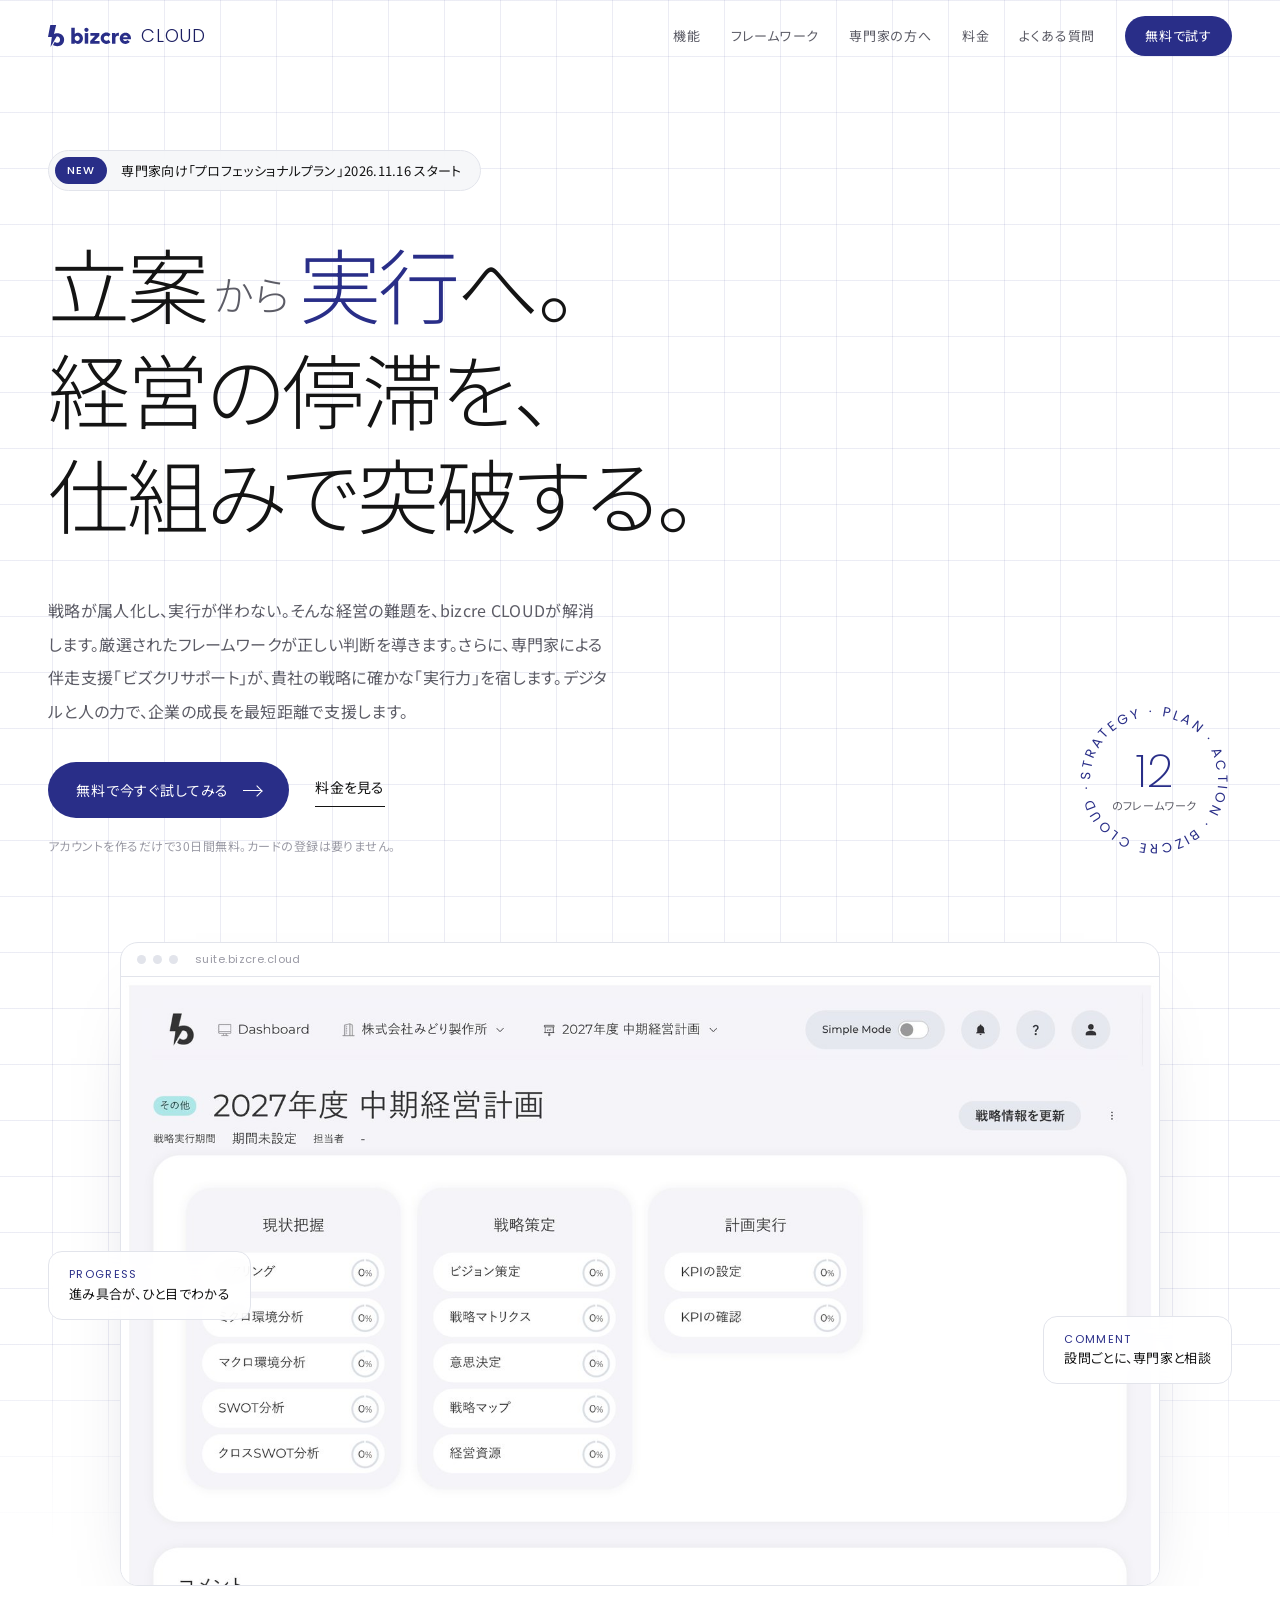
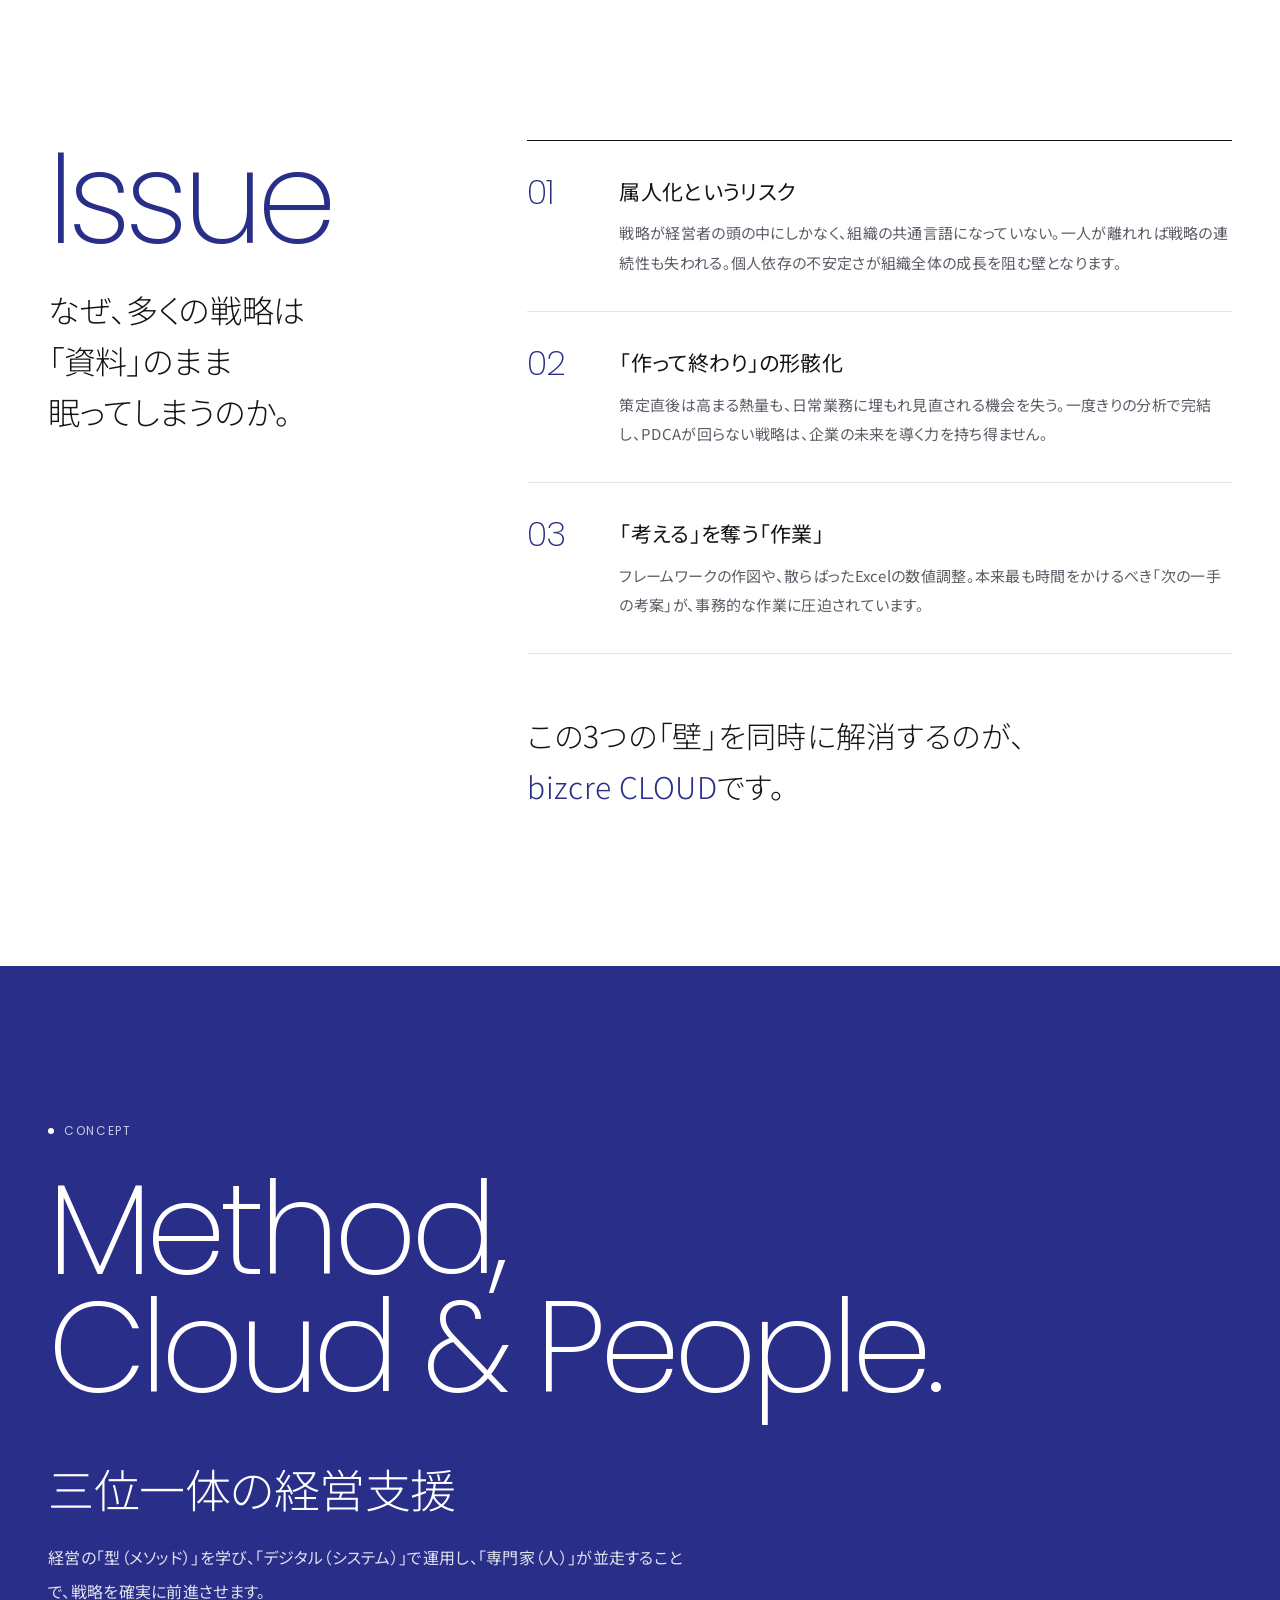
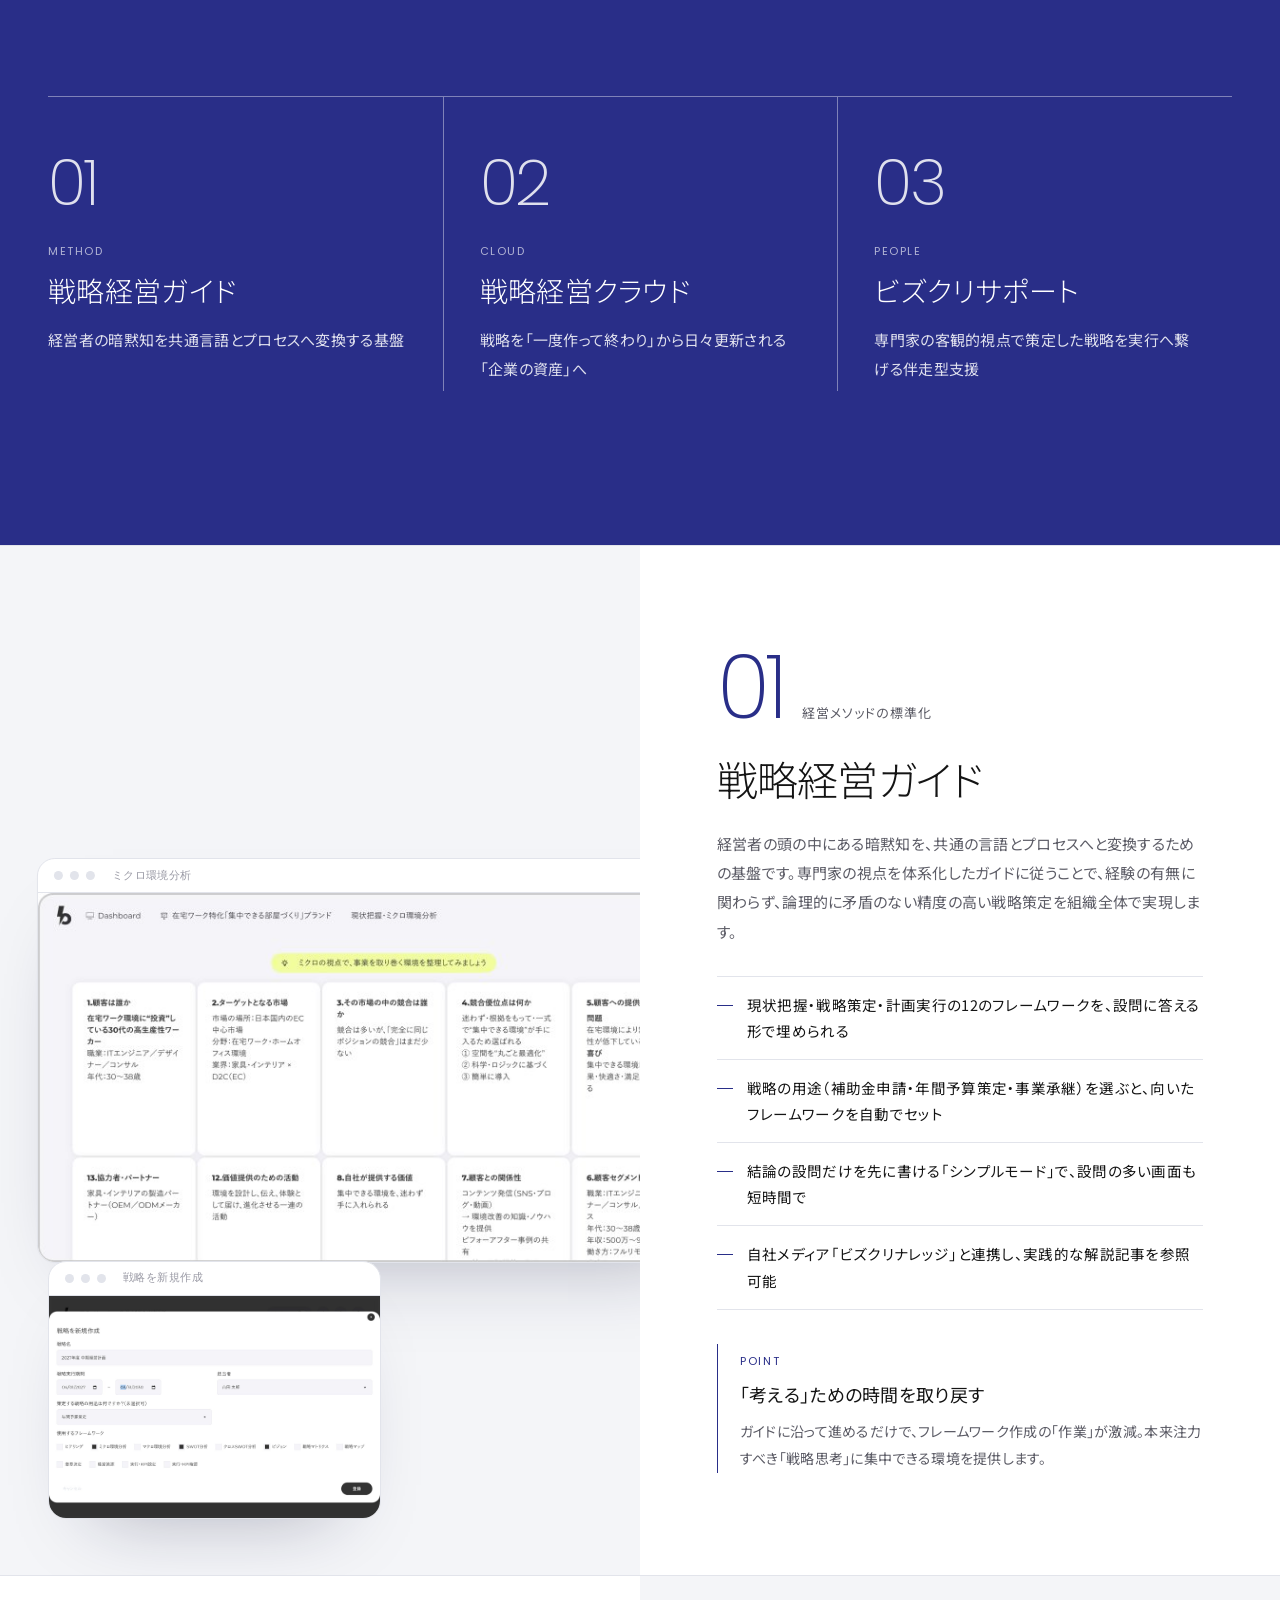
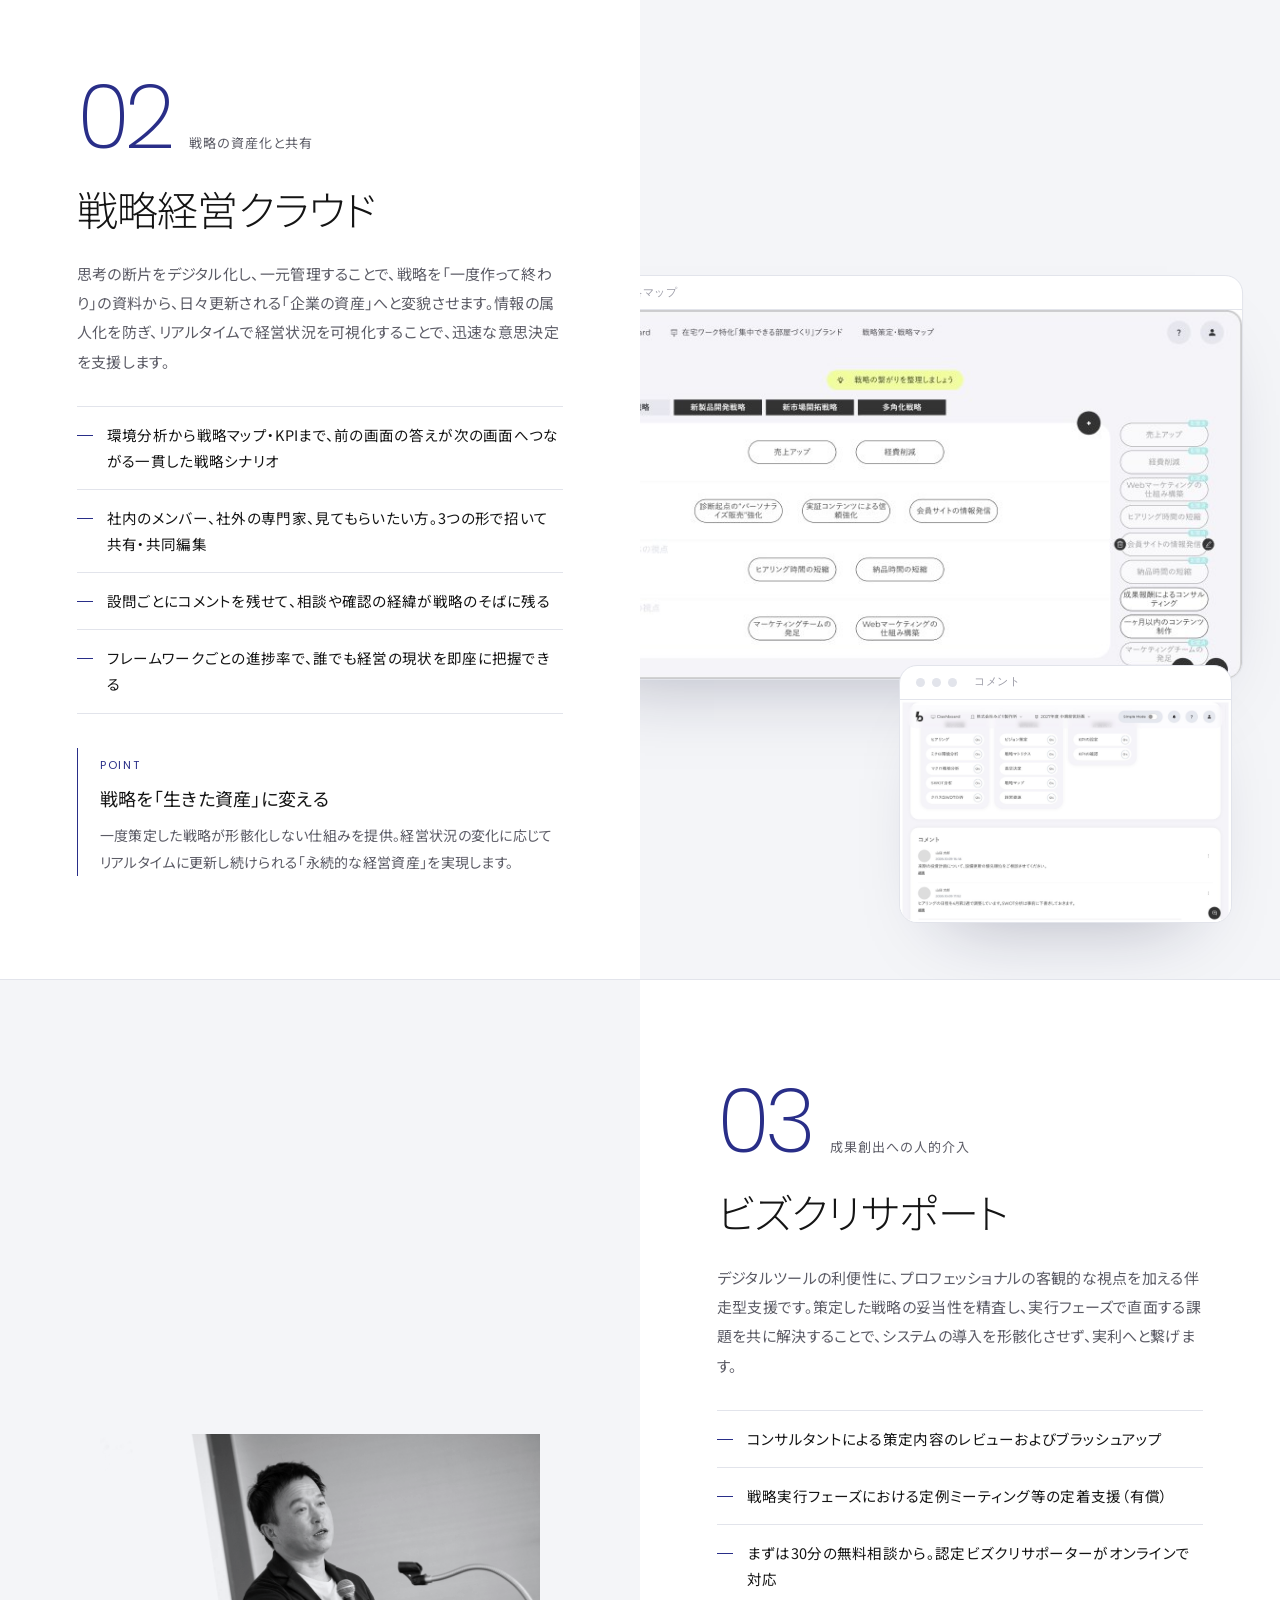
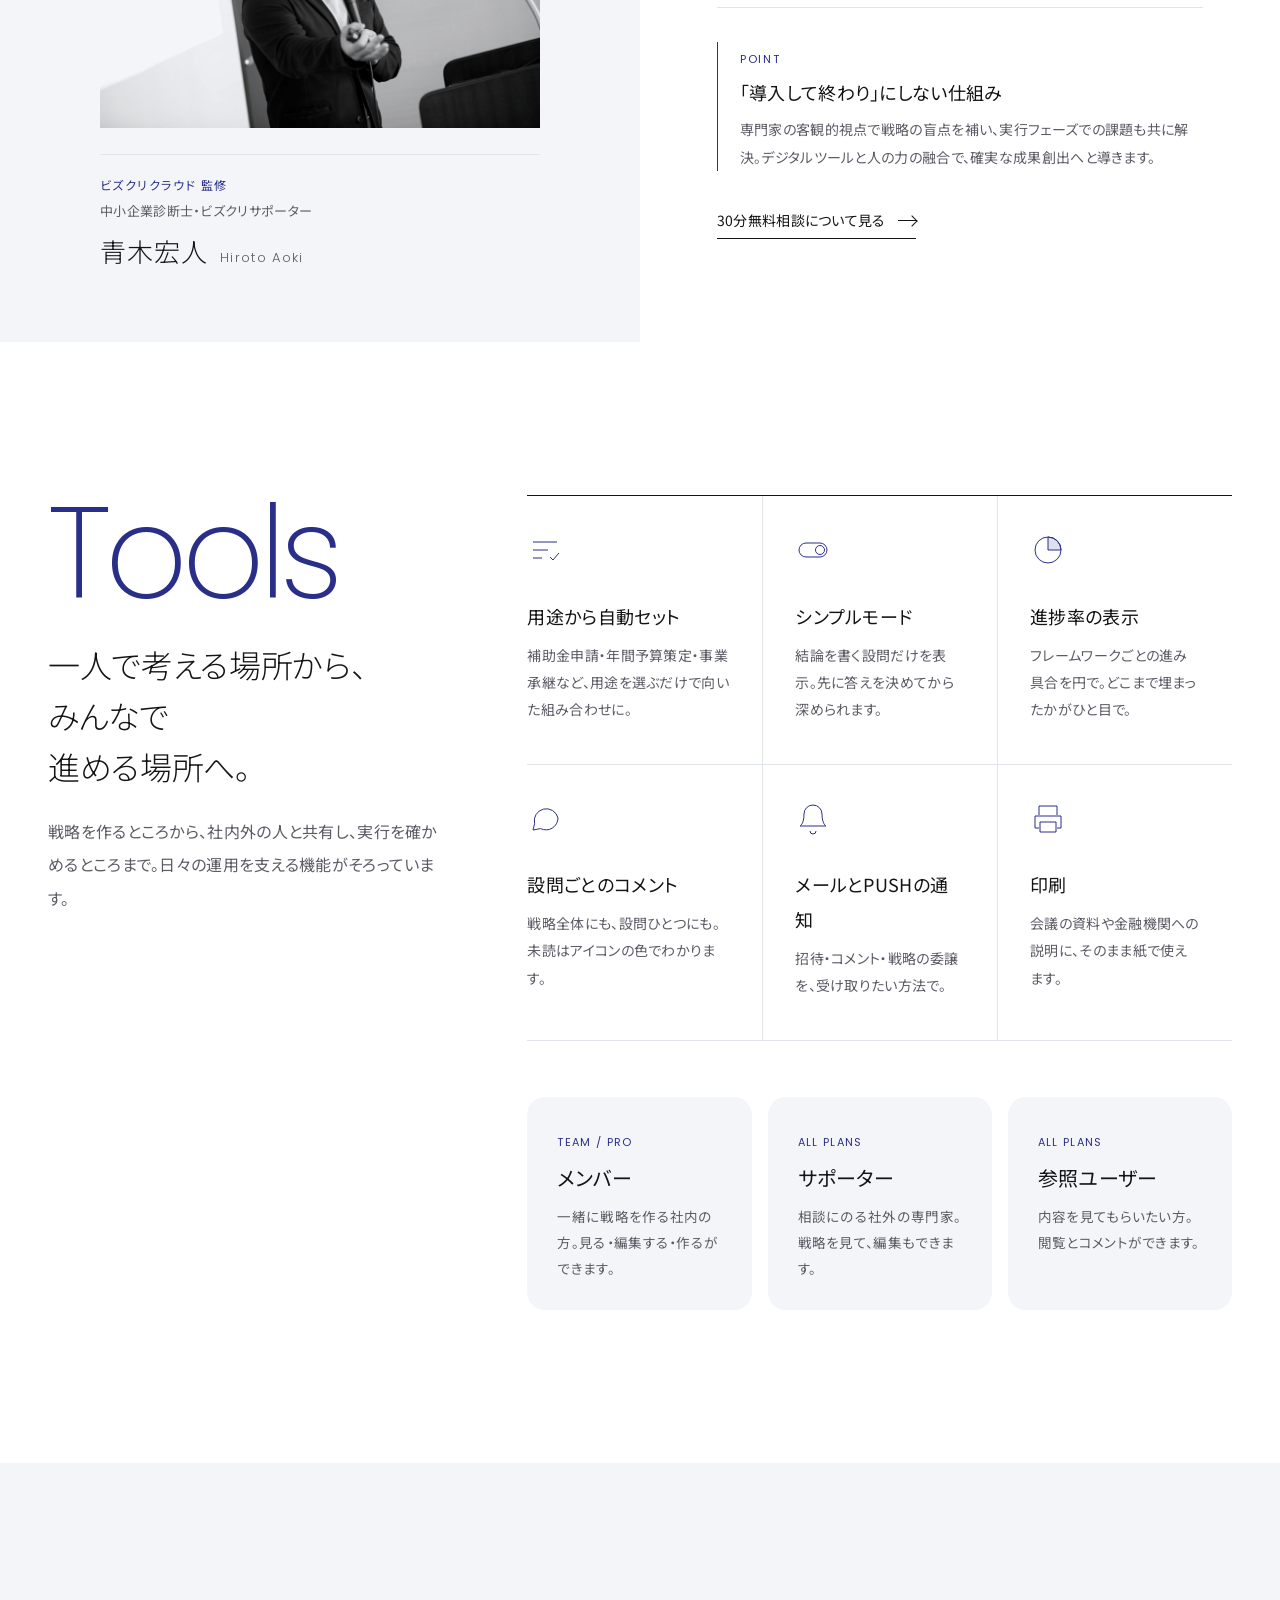
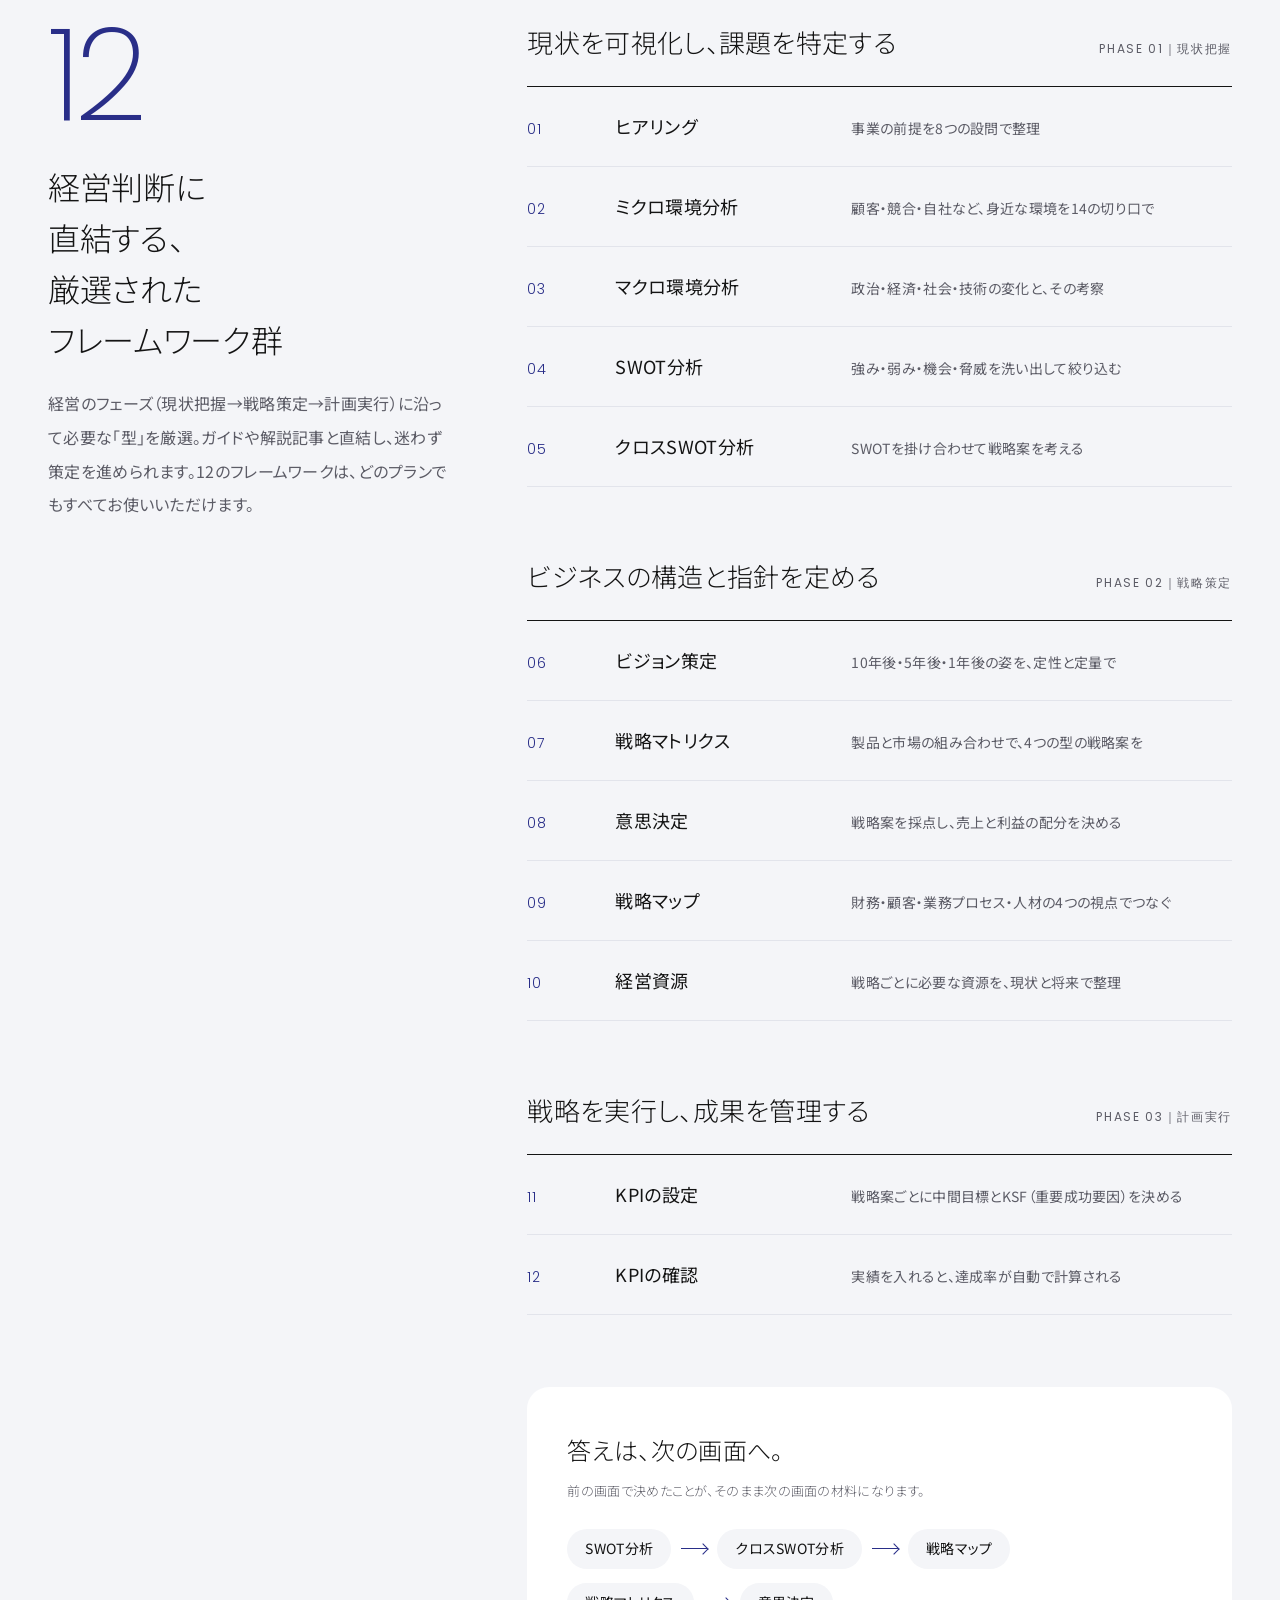
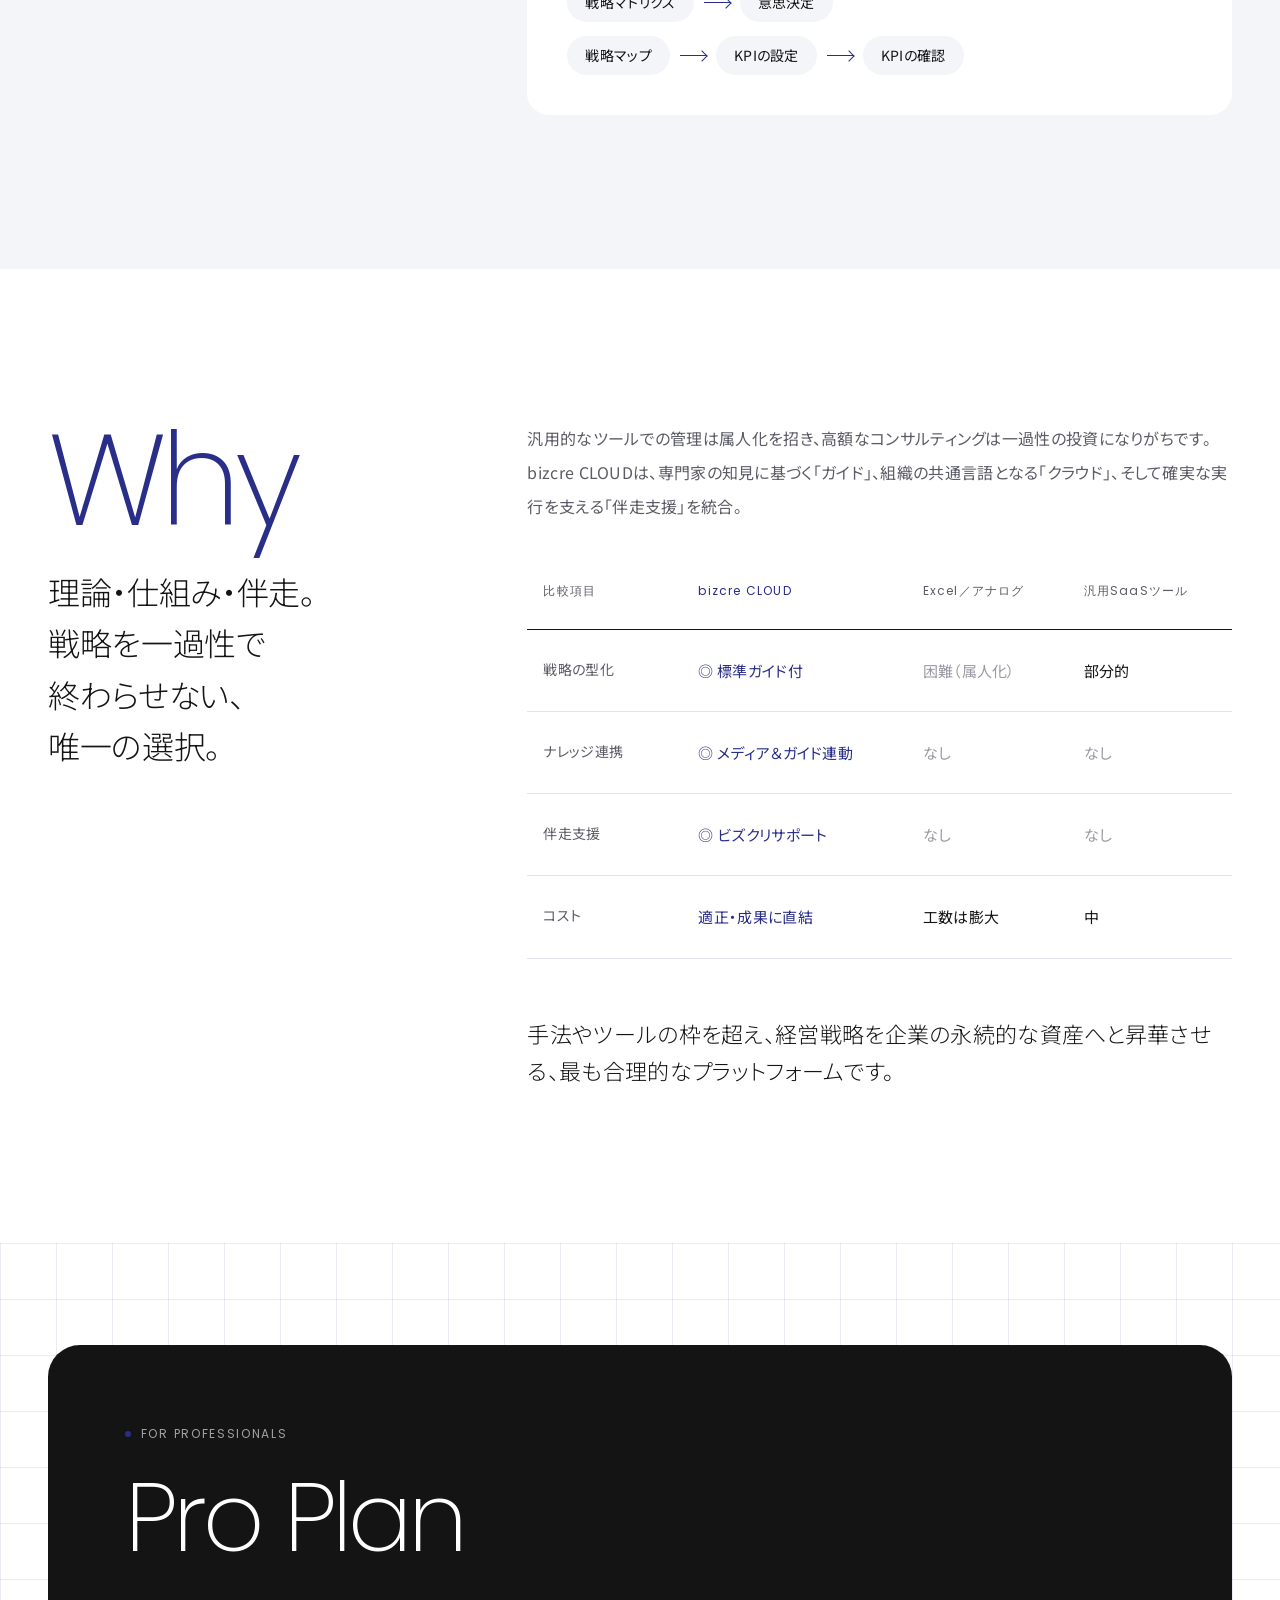
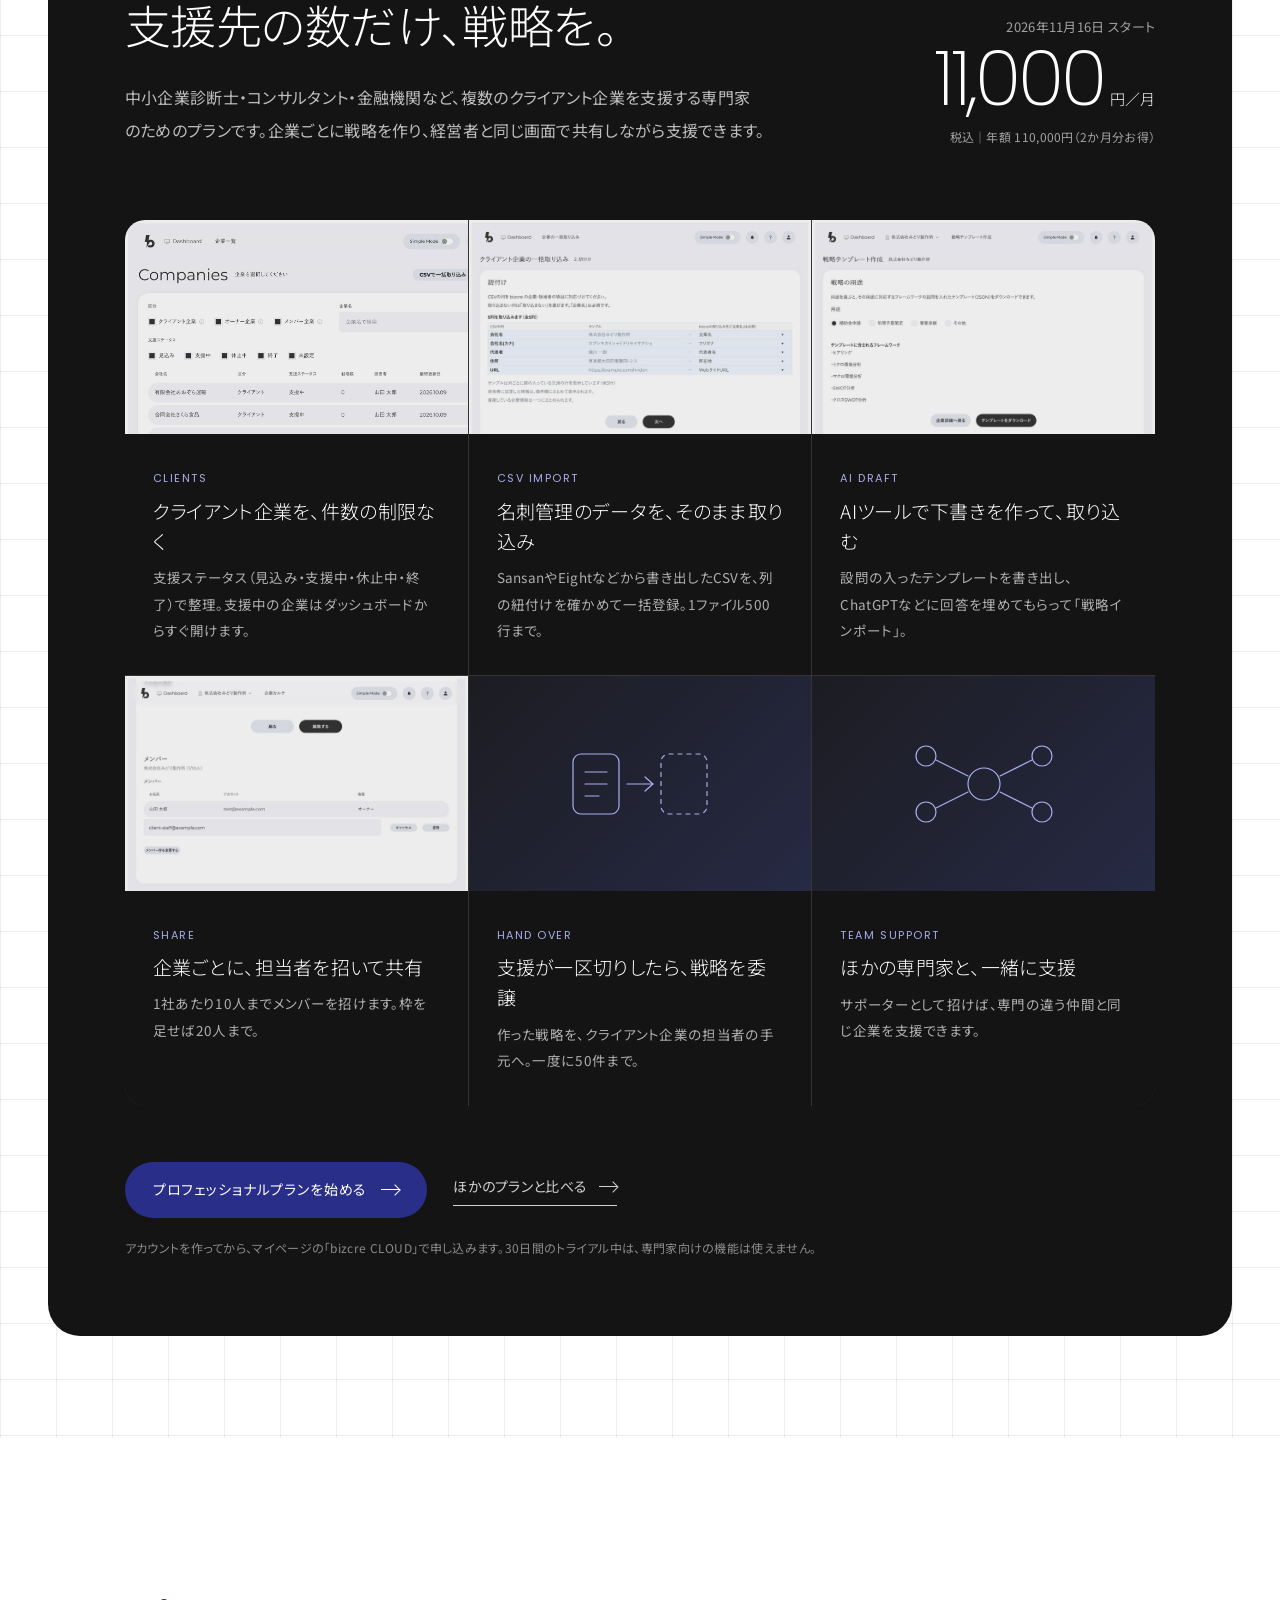
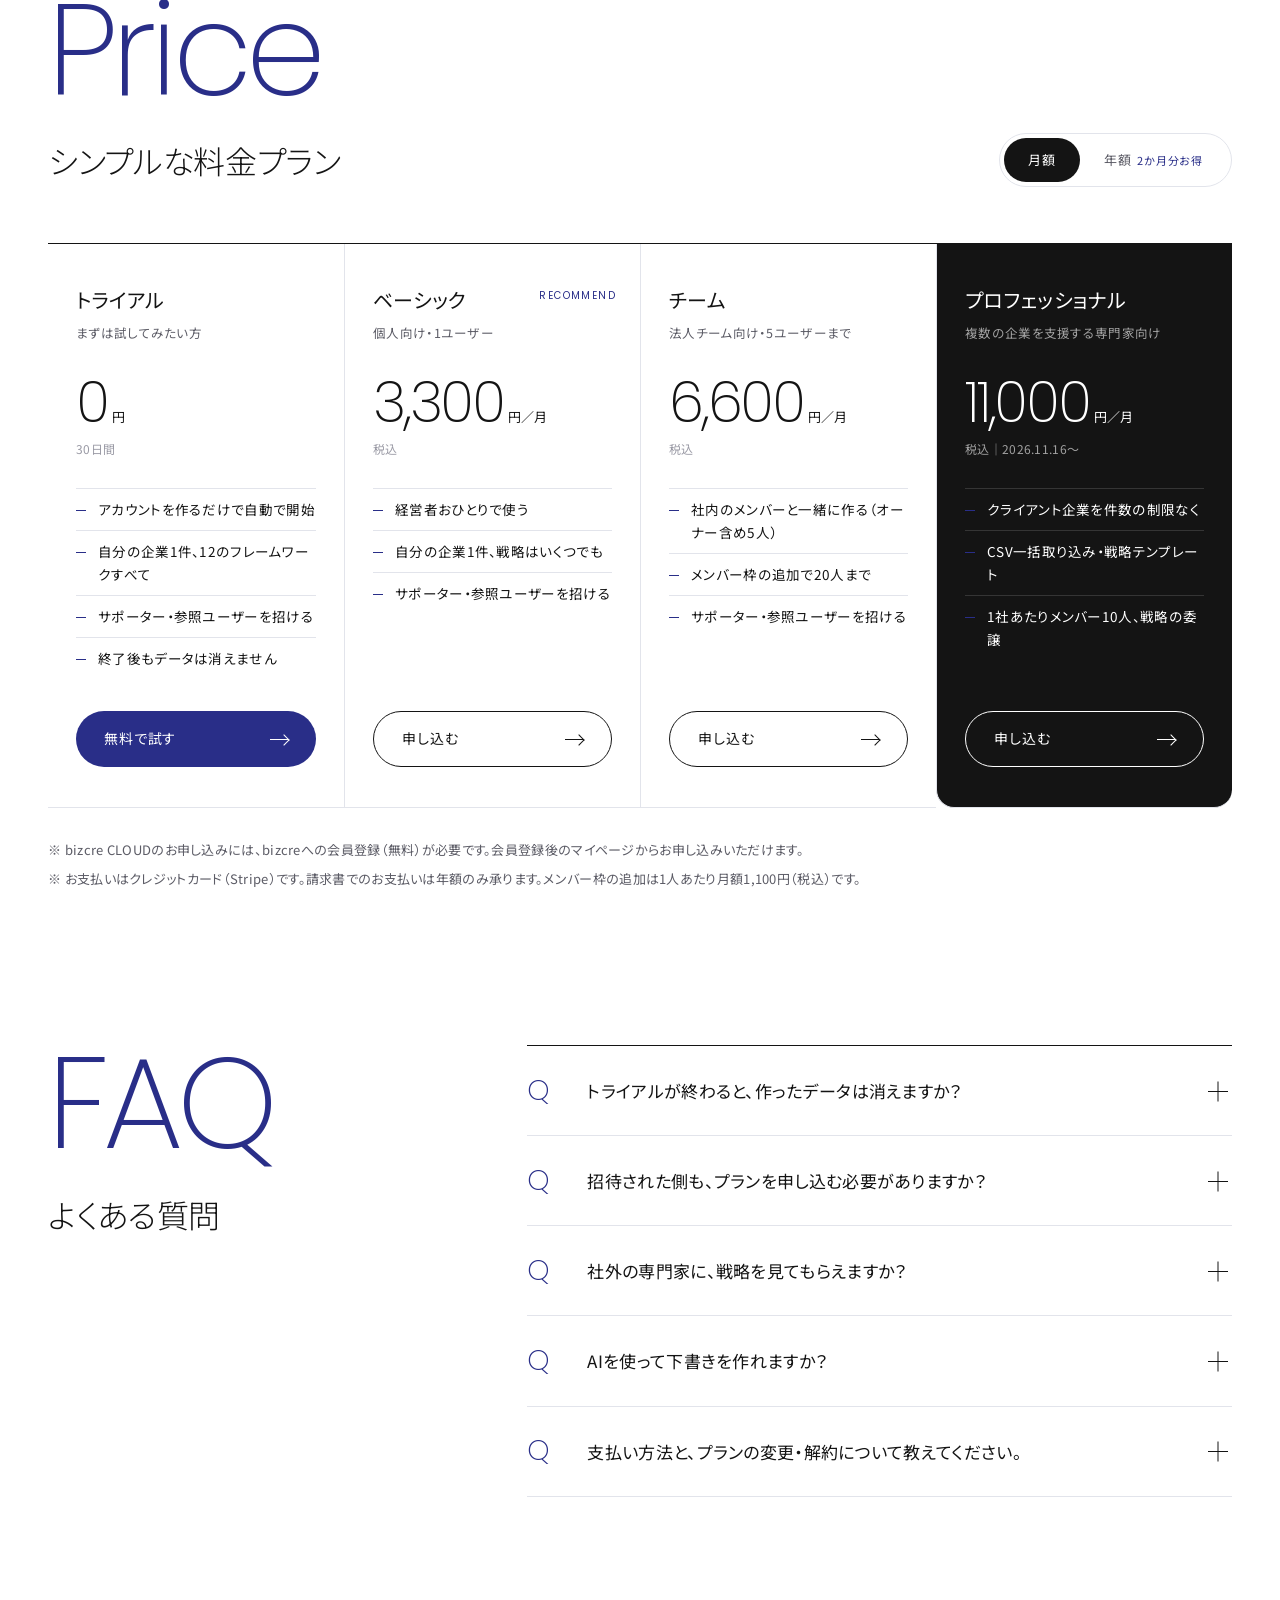
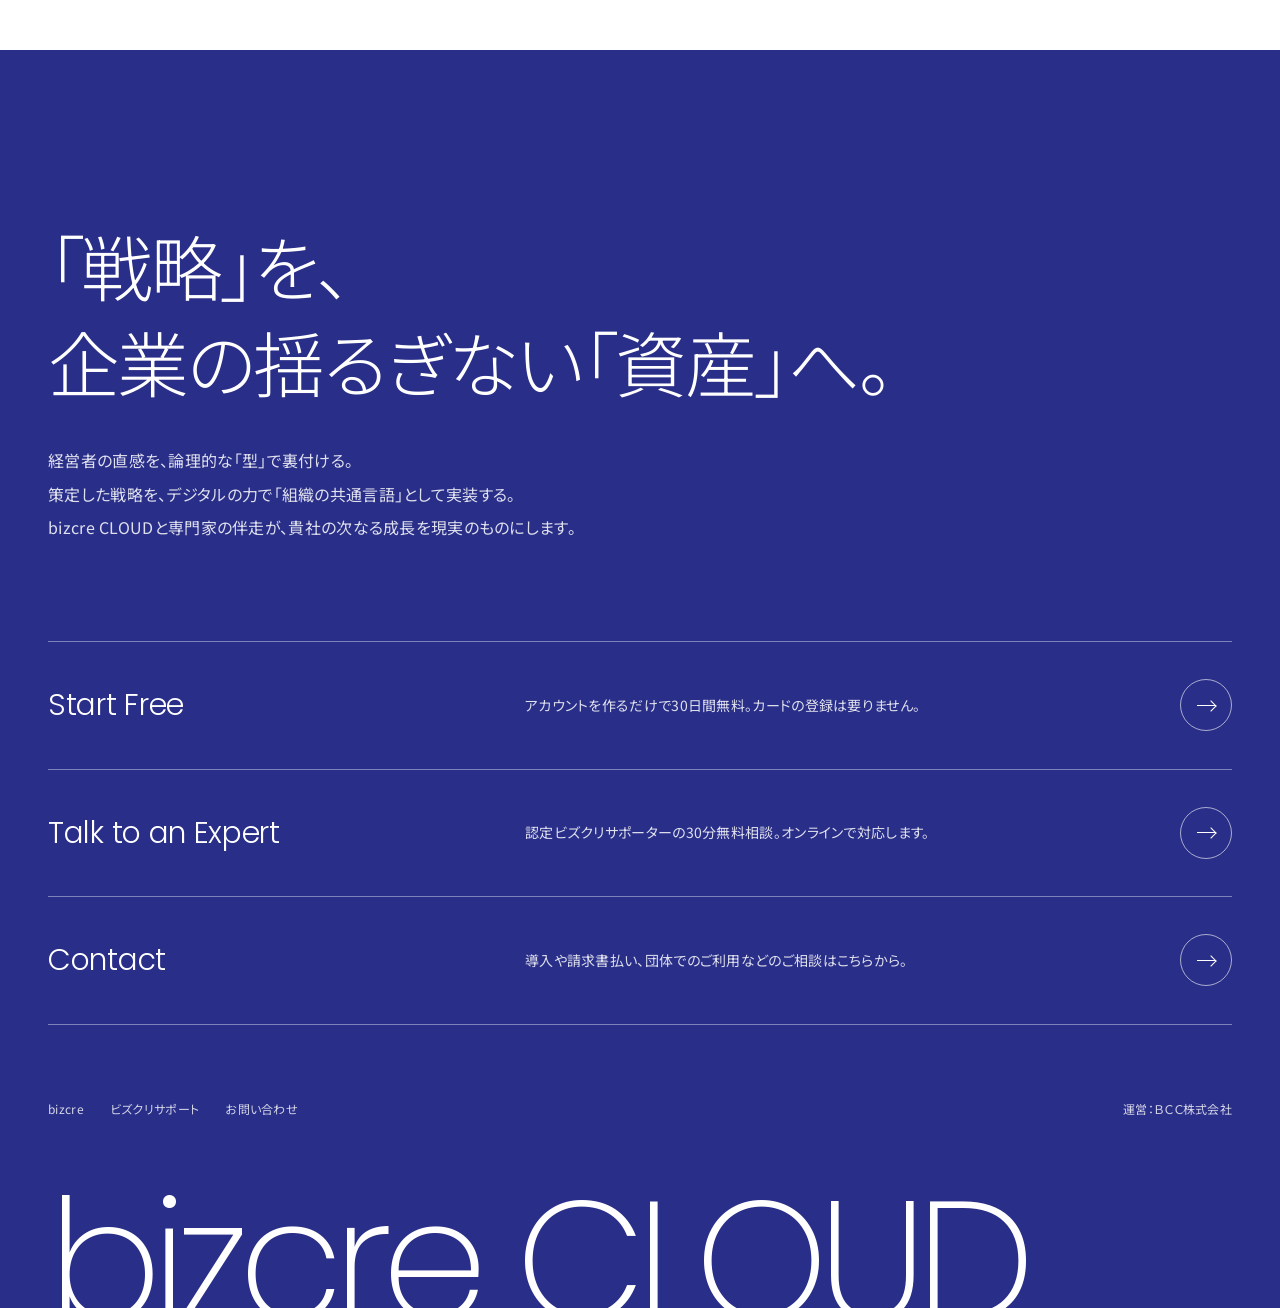
==== cloudlp/index.html @ b2aaca96 "bizcre CLOUD 新LPを追加（cloudlp/） Co-Authored-By: Claude Opus 5.5 <noreply@anthropic.com> Claude-Session" ====
<!doctype html>
<html lang="ja">
<head>
<meta charset="utf-8">
<meta name="viewport" content="width=device-width,initial-scale=1">
<title>bizcre CLOUD｜立案から実行へ。経営の停滞を、仕組みで突破する。</title>
<meta name="description" content="bizcre CLOUDは、12のフレームワークを順に埋めて、現状の整理から戦略、実行の計画までつくれる経営支援クラウドです。専門家による伴走支援「ビズクリサポート」とあわせて、戦略を確かな実行へつなげます。30日間無料。">
<meta property="og:title" content="bizcre CLOUD｜立案から実行へ。経営の停滞を、仕組みで突破する。">
<meta property="og:description" content="12のフレームワークで、現状把握から戦略、実行の計画まで。30日間無料でお試しいただけます。">
<meta property="og:type" content="website">
<meta name="theme-color" content="#292E88">
<link rel="preconnect" href="https://fonts.googleapis.com">
<link rel="preconnect" href="https://fonts.gstatic.com" crossorigin>
<link href="https://fonts.googleapis.com/css2?family=Noto+Sans+JP:wght@300;400;500&family=Poppins:wght@200;300;400;500&display=swap" rel="stylesheet">
<!-- GA4：測定IDを入れて有効化（bizcre.cloud と suite.bizcre.cloud で同じIDを使う）
<script async src="https://www.googletagmanager.com/gtag/js?id=G-XXXXXXXXXX"></script>
<script>window.dataLayer=window.dataLayer||[];function gtag(){dataLayer.push(arguments);}gtag('js',new Date());gtag('config','G-XXXXXXXXXX');</script>
-->
<style>
/* ───────── トークン ───────── */
:root{
  --blue:#292E88;      /* ロゴの紺。面と強調に */
  --navy:#1B1E62;      /* ホバーなど、さらに深い紺 */
  --ink:#141414; --sub:#5C5C66; --mute:#9A9AA5;
  --line:#E2E4EB; --paper:#F4F5F8; --white:#fff;
  --grid:rgba(41,46,136,.09);
  --wrap:1200px; --gut:clamp(20px,4vw,48px);
  --en:"Poppins",sans-serif;
  --ease:cubic-bezier(.2,.7,.2,1);
}
*{box-sizing:border-box;margin:0;padding:0}
html{scroll-behavior:smooth;scroll-padding-top:72px}
body{font-family:"Noto Sans JP",sans-serif;font-weight:400;font-size:15px;line-height:1.95;color:var(--ink);background:var(--white);font-feature-settings:"palt" 1;letter-spacing:.02em;-webkit-font-smoothing:antialiased}
img{max-width:100%;height:auto;display:block}
a{color:inherit;text-decoration:none}
.wrap{width:min(var(--wrap),100% - var(--gut)*2);margin-inline:auto}
.en{font-family:var(--en)}
section{position:relative}
.sec{padding:clamp(96px,12vw,168px) 0}

/* ───────── 文字の階層（細く、ジャンプ率は大きく） ───────── */
.disp{font-family:var(--en);font-weight:200;font-size:clamp(64px,10vw,152px);line-height:.92;letter-spacing:-.045em;color:var(--blue)}
.lab{font-family:var(--en);font-weight:400;font-size:12px;letter-spacing:.14em;text-transform:uppercase;color:var(--sub);display:flex;align-items:center;gap:10px}
.lab i{width:6px;height:6px;border-radius:50%;background:var(--blue)}
.h2{font-weight:300;font-size:clamp(28px,3.6vw,46px);line-height:1.5;letter-spacing:-.01em}
.lead{font-size:16px;line-height:2.1;color:var(--sub);max-width:640px}
.small{font-size:13px;line-height:1.9;color:var(--sub)}
b,strong{font-weight:500}

/* ───────── ボタン ───────── */
.btn{display:inline-flex;align-items:center;gap:14px;height:56px;padding:0 28px;border-radius:999px;font-size:14px;font-weight:400;letter-spacing:.06em;transition:background .3s var(--ease),color .3s var(--ease),border-color .3s}
.ar{display:inline-block;width:18px;height:1px;background:currentColor;position:relative;transition:width .3s var(--ease)}
.ar::after{content:"";position:absolute;right:0;top:-3px;width:7px;height:7px;border-top:1px solid currentColor;border-right:1px solid currentColor;transform:rotate(45deg)}
.btn:hover .ar,.tlink:hover .ar{width:26px}
.btn-p{background:var(--blue);color:#fff}.btn-p:hover{background:var(--navy)}
.btn-o{border:1px solid currentColor}.btn-o:hover{background:var(--ink);color:#fff;border-color:var(--ink)}
.btn-sm{height:40px;padding:0 20px;font-size:13px}
.tlink{display:inline-flex;align-items:center;gap:12px;font-size:14px;border-bottom:1px solid currentColor;padding-bottom:4px}

/* ───────── ヘッダー ───────── */
.hd{position:fixed;inset:0 0 auto;z-index:50;height:72px;display:flex;align-items:center;transition:background .4s,backdrop-filter .4s}
.hd .in{display:flex;align-items:center;justify-content:space-between;width:100%;padding:0 var(--gut)}
.hd .logo{display:flex;align-items:center;gap:10px}
.hd .logo img{height:22px}
.hd .logo span{font-family:var(--en);font-weight:300;font-size:18px;letter-spacing:.04em;color:var(--navy)}
.hd nav{display:flex;align-items:center;gap:30px;font-size:13px;letter-spacing:.06em}
.hd nav a.t{color:var(--sub);transition:color .2s}.hd nav a.t:hover{color:var(--ink)}
.hd.on{background:rgba(255,255,255,.82);backdrop-filter:blur(14px);box-shadow:0 1px 0 var(--line)}

/* ───────── ヒーロー（方眼の上に、細い大きな文字） ───────── */
.hero{padding:150px 0 0;background-image:linear-gradient(var(--grid) 1px,transparent 1px),linear-gradient(90deg,var(--grid) 1px,transparent 1px);background-size:56px 56px;background-position:center top;overflow:hidden}
.hero::after{content:"";position:absolute;inset:auto 0 0;height:240px;background:linear-gradient(transparent,#fff 80%);pointer-events:none}
.hero .news{display:inline-flex;gap:14px;align-items:center;background:rgba(244,245,248,.8);backdrop-filter:blur(8px);border:1px solid var(--line);border-radius:999px;padding:6px 18px 6px 6px;font-size:13px;max-width:100%}
.hero .news b{font-family:var(--en);font-weight:500;font-size:11px;letter-spacing:.1em;background:var(--blue);color:#fff;border-radius:999px;padding:3px 12px}
.hero h1{font-weight:300;font-size:clamp(40px,6.4vw,92px);line-height:1.28;letter-spacing:-.035em;margin-top:40px}
.hero h1 .s{font-size:.5em;letter-spacing:0;margin:0 .2em;vertical-align:.18em;color:var(--sub)}
.hero h1 em{font-style:normal;color:var(--blue)}
.hero .copy{display:grid;grid-template-columns:minmax(0,560px) 1fr;gap:48px;margin-top:48px;align-items:end}
.hero .ctas{display:flex;flex-wrap:wrap;gap:26px;align-items:center;margin-top:34px}
.hero .note{font-size:12px;color:var(--mute);margin-top:16px;letter-spacing:.04em}
.ring{width:156px;height:156px;position:relative;flex:none;justify-self:end}
.ring svg{width:100%;height:100%;animation:spin 28s linear infinite}
.ring .c{position:absolute;inset:0;display:grid;place-items:center;text-align:center;font-family:var(--en);font-weight:200;font-size:46px;color:var(--blue);line-height:1}
.ring .c small{display:block;font-family:"Noto Sans JP";font-size:11px;font-weight:400;color:var(--sub);margin-top:6px}
@keyframes spin{to{transform:rotate(360deg)}}
.hero .stage{position:relative;margin-top:84px;z-index:1}
.frame{background:#fff;border:1px solid var(--line);border-radius:18px;overflow:hidden;box-shadow:0 40px 80px -48px rgba(20,24,60,.35)}
.frame .bar{height:34px;display:flex;align-items:center;gap:7px;padding:0 16px;border-bottom:1px solid var(--line)}
.frame .bar i{width:9px;height:9px;border-radius:50%;background:var(--line)}
.frame .bar span{margin-left:10px;font-family:var(--en);font-size:11px;color:var(--mute);letter-spacing:.04em}
.hero .stage .frame{width:min(1040px,100%);margin-inline:auto}
.chip{position:absolute;background:rgba(255,255,255,.88);backdrop-filter:blur(10px);border:1px solid var(--line);border-radius:14px;padding:14px 20px;font-size:13px;line-height:1.6;z-index:2}
.chip .k{font-family:var(--en);font-size:11px;letter-spacing:.12em;color:var(--blue);display:block}
.chip.c1{left:0;top:48%}.chip.c2{right:0;top:58%}

/* ───────── 左に見出し、右に中身 ───────── */
.split{display:grid;grid-template-columns:minmax(0,4fr) minmax(0,7fr);gap:clamp(40px,6vw,96px)}
.split .hd2{position:sticky;top:110px;align-self:start}
.split .hd2 .h2,.split .h2{margin-top:26px;font-size:clamp(24px,2.5vw,34px);line-height:1.6;word-break:keep-all;overflow-wrap:anywhere}
.rows{border-top:1px solid var(--ink)}
.row{display:grid;grid-template-columns:72px 1fr;gap:20px;padding:34px 0;border-bottom:1px solid var(--line)}
.row .no{font-family:var(--en);font-weight:200;font-size:34px;line-height:1;color:var(--blue);letter-spacing:-.03em}
.row h3{font-weight:400;font-size:21px;line-height:1.6}
.row p{margin-top:10px;color:var(--sub)}
.after{margin-top:56px;font-weight:300;font-size:clamp(22px,2.4vw,30px);line-height:1.7}
.after em{font-style:normal;color:var(--blue)}

/* ───────── 青い面 ───────── */
.blue{background:var(--blue);color:#fff}
.blue .lab{color:rgba(255,255,255,.75)}.blue .lab i{background:#fff}
.blue .disp{color:#fff}
.blue .lead{color:rgba(255,255,255,.85)}
.trio{display:grid;grid-template-columns:repeat(3,1fr);margin-top:88px;border-top:1px solid rgba(255,255,255,.4)}
.trio > div{padding:40px 36px 8px 0}
.trio > div + div{padding-left:36px;border-left:1px solid rgba(255,255,255,.4)}
.trio .n{font-family:var(--en);font-weight:200;font-size:64px;line-height:1;letter-spacing:-.04em}
.trio .r{font-family:var(--en);font-size:11px;letter-spacing:.14em;margin-top:26px;opacity:.75}
.trio h3{font-weight:300;font-size:28px;line-height:1.5;margin-top:6px}
.trio p{margin-top:14px;color:rgba(255,255,255,.85)}

/* ───────── 機能（半分を画面、半分を文） ───────── */
.feat{display:grid;grid-template-columns:1fr 1fr;min-height:760px;border-top:1px solid var(--line)}
.feat .vis{background:var(--paper);display:grid;place-items:center;padding:72px 0 72px var(--gut);overflow:hidden;position:relative}
.feat .vis .frame{width:118%;max-width:none;transform:translateX(6%)}
.feat.rev .vis{order:2;padding:72px var(--gut) 72px 0}.feat.rev .vis .frame{transform:translateX(-6%)}
.feat .vis .frame.sub{position:absolute;width:52%;left:var(--gut);bottom:56px;transform:none}
.feat.rev .vis .frame.sub{left:auto;right:var(--gut)}
.feat .vis.ph{padding:96px var(--gut) 72px;display:flex;flex-direction:column;align-items:center;justify-content:flex-end}
.person{width:min(100%,440px)}
.person img{width:100%;filter:grayscale(1) contrast(1.04);mix-blend-mode:multiply}
.person figcaption{margin-top:26px;padding-top:18px;border-top:1px solid var(--line)}
.person .role{font-size:12px;letter-spacing:.12em;color:var(--blue)}
.person .ttl{font-size:13px;color:var(--sub);margin-top:2px}
.person .nm{font-weight:300;font-size:26px;letter-spacing:.04em;margin-top:10px;line-height:1.4}
.person .nm span{font-family:var(--en);font-weight:300;font-size:13px;letter-spacing:.1em;color:var(--sub);margin-left:12px}
.feat .txt{padding:clamp(72px,8vw,120px) clamp(28px,6vw,96px);display:flex;flex-direction:column;justify-content:center}
.feat .fn{display:flex;align-items:baseline;gap:18px}
.feat .fn .n{font-family:var(--en);font-weight:200;font-size:88px;line-height:.9;letter-spacing:-.05em;color:var(--blue)}
.feat .fn .s{font-size:13px;color:var(--sub);letter-spacing:.08em}
.feat h3{font-weight:300;font-size:clamp(30px,3.2vw,44px);line-height:1.4;letter-spacing:-.02em;margin-top:22px}
.feat .desc{margin-top:22px;color:var(--sub)}
.dash{list-style:none;margin-top:30px;border-top:1px solid var(--line)}
.dash li{padding:15px 0 15px 30px;border-bottom:1px solid var(--line);position:relative;font-size:14.5px;line-height:1.8}
.dash li::before{content:"";position:absolute;left:0;top:28px;width:16px;height:1px;background:var(--blue)}
.point{margin-top:34px;padding-left:22px;border-left:1px solid var(--blue)}
.point .k{font-family:var(--en);font-size:11px;letter-spacing:.16em;color:var(--blue)}
.point b{display:block;font-weight:400;font-size:18px;margin-top:4px}
.point p{margin-top:6px;font-size:14px;color:var(--sub)}

/* ───────── 主な機能 ───────── */
.tools{display:grid;grid-template-columns:repeat(3,1fr);border-top:1px solid var(--ink)}
.tool{padding:36px 32px 40px 0;border-bottom:1px solid var(--line)}
.tool:not(:nth-child(3n+1)){padding-left:32px;border-left:1px solid var(--line)}
.tool .ic{width:36px;height:36px;color:var(--blue)}
.tool h3{font-weight:400;font-size:18px;margin-top:22px}
.tool p{margin-top:8px;font-size:14px;color:var(--sub)}
.roles{display:grid;grid-template-columns:repeat(3,1fr);gap:16px;margin-top:56px}
.roles div{background:var(--paper);border-radius:18px;padding:28px 30px}
.roles .tg{font-family:var(--en);font-size:11px;letter-spacing:.12em;color:var(--blue)}
.roles b{display:block;font-weight:400;font-size:20px;margin-top:4px}
.roles p{font-size:13.5px;color:var(--sub);margin-top:6px}

/* ───────── フレームワーク（番号つきの行） ───────── */
.phase + .phase{margin-top:64px}
.phase .ph2{display:flex;align-items:baseline;justify-content:space-between;gap:16px;padding-bottom:18px;border-bottom:1px solid var(--ink)}
.phase .ph2 b{font-weight:300;font-size:26px}
.phase .ph2 span{font-family:var(--en);font-size:12px;letter-spacing:.14em;color:var(--sub);white-space:nowrap}
.fw{display:grid;grid-template-columns:72px 220px 1fr;gap:16px;padding:22px 0;border-bottom:1px solid var(--line);align-items:baseline}
.fw .no{font-family:var(--en);font-weight:300;font-size:14px;color:var(--blue);letter-spacing:.06em}
.fw b{font-weight:400;font-size:18px}
.fw span{font-size:14px;color:var(--sub)}
.chain{margin-top:72px;padding:40px;border-radius:22px;background:#fff}
.chain .t{font-weight:300;font-size:24px}
.chain .t small{display:block;font-size:13px;color:var(--sub);margin-top:4px}
.flows{display:grid;gap:14px;margin-top:26px}
.flow{display:flex;flex-wrap:wrap;align-items:center;gap:10px;font-size:14px}
.flow span{background:var(--paper);border-radius:999px;padding:6px 18px}
.flow .ar{color:var(--blue);width:26px}

/* ───────── 比較 ───────── */
.cmp{width:100%;border-collapse:collapse}
.cmp th,.cmp td{padding:26px 16px;text-align:left;border-bottom:1px solid var(--line);font-weight:400;font-size:15px;vertical-align:top}
.cmp thead th{font-family:var(--en);font-size:12px;letter-spacing:.1em;color:var(--sub);border-bottom:1px solid var(--ink);padding-top:0}
.cmp thead th.us{color:var(--blue)}
.cmp tbody th{color:var(--sub);font-size:14px;width:22%}
.cmp td.us{color:var(--blue)}
.cmp td.x{color:var(--mute)}

/* ───────── 専門家（方眼の上に黒いカード） ───────── */
.gridbg{background-image:linear-gradient(var(--grid) 1px,transparent 1px),linear-gradient(90deg,var(--grid) 1px,transparent 1px);background-size:56px 56px}
.pro{background:var(--ink);color:#fff;border-radius:32px;padding:clamp(40px,6vw,96px);overflow:hidden;position:relative}
.pro .lab{color:rgba(255,255,255,.6)}.pro .lab i{background:var(--blue)}
.pro .top{display:grid;grid-template-columns:1fr auto;gap:48px;align-items:end}
.pro .disp{color:#fff;font-size:clamp(56px,7.5vw,112px)}
.pro .lead{color:rgba(255,255,255,.72);margin-top:22px}
.pro .price{text-align:right}
.pro .price .p{font-family:var(--en);font-weight:200;font-size:clamp(56px,6vw,84px);line-height:1;letter-spacing:-.04em}
.pro .price .p small{font-family:"Noto Sans JP";font-size:15px;font-weight:300;letter-spacing:0;margin-left:6px}
.pro .price .s{font-size:12px;color:rgba(255,255,255,.6);margin-top:8px}
.pgrid{display:grid;grid-template-columns:repeat(3,1fr);gap:1px;background:rgba(255,255,255,.14);margin-top:72px;border-radius:20px;overflow:hidden}
.pf{background:var(--ink);display:flex;flex-direction:column}
.pf .img{aspect-ratio:16/10;overflow:hidden;background:#222}
.pf .img img{width:100%;height:100%;object-fit:cover;object-position:top left;opacity:.92;transition:transform .8s var(--ease),opacity .4s}
.pf:hover .img img{transform:scale(1.04);opacity:1}
.pf .b{padding:26px 28px 32px}
.pf .k{font-family:var(--en);font-size:11px;letter-spacing:.14em;color:#A9ADEB}
.pf h3{font-weight:300;font-size:19px;line-height:1.6;margin-top:6px}
.pf p{font-size:13.5px;color:rgba(255,255,255,.66);margin-top:8px}
.pf .ill{display:grid;place-items:center;height:100%;background:linear-gradient(135deg,#1c1c22,#262a44)}
.pro .ctas{display:flex;gap:26px;align-items:center;flex-wrap:wrap;margin-top:56px}
.pro .ctas .tlink{color:rgba(255,255,255,.8)}
.pro .note{font-size:12px;color:rgba(255,255,255,.5);margin-top:18px}

/* ───────── 料金 ───────── */
.toggle{display:inline-flex;border:1px solid var(--line);border-radius:999px;padding:4px}
.toggle button{border:0;background:none;font:inherit;font-size:13px;letter-spacing:.06em;padding:9px 24px;border-radius:999px;cursor:pointer;color:var(--sub)}
.toggle button.on{background:var(--ink);color:#fff}
.toggle small{font-size:11px;color:var(--blue);margin-left:6px}
.toggle button.on small{color:#A9ADEB}
.plans{display:grid;grid-template-columns:repeat(4,1fr);margin-top:56px;border-top:1px solid var(--ink)}
.plan{padding:36px 28px 40px;display:flex;flex-direction:column;border-bottom:1px solid var(--line);position:relative}
.plan + .plan{border-left:1px solid var(--line)}
.plan .nm{font-weight:400;font-size:20px}
.plan .rb{position:absolute;top:42px;right:24px;font-family:var(--en);font-size:10px;letter-spacing:.14em;color:var(--blue)}
.plan .for{font-size:12.5px;color:var(--sub);margin-top:2px}
.plan .pr{font-family:var(--en);font-weight:200;font-size:56px;line-height:1;letter-spacing:-.04em;margin-top:30px}
.plan .pr small{font-family:"Noto Sans JP";font-size:13px;font-weight:400;letter-spacing:0;margin-left:4px}
.plan .tx{font-size:12px;color:var(--mute);margin-top:6px;min-height:18px}
.plan ul{list-style:none;margin:28px 0 32px;flex:1}
.plan li{font-size:13.5px;padding:9px 0 9px 22px;position:relative;line-height:1.7;border-top:1px solid var(--line)}
.plan li::before{content:"";position:absolute;left:0;top:21px;width:10px;height:1px;background:var(--blue)}
.plan .btn{justify-content:space-between;width:100%}
.plan.dark{background:var(--ink);color:#fff;border-radius:0 0 18px 18px}
.plan.dark .for,.plan.dark .tx{color:rgba(255,255,255,.6)}
.plan.dark li{border-color:rgba(255,255,255,.14)}
.plan.dark .btn-o{color:#fff}.plan.dark .btn-o:hover{background:#fff;color:var(--ink);border-color:#fff}
.pnotes{margin-top:30px;display:grid;gap:4px}

/* ───────── FAQ ───────── */
.faq{border-top:1px solid var(--ink)}
.faq details{border-bottom:1px solid var(--line)}
.faq summary{list-style:none;cursor:pointer;display:grid;grid-template-columns:48px 1fr 24px;gap:12px;align-items:center;padding:28px 0;font-weight:400;font-size:17px}
.faq summary::-webkit-details-marker{display:none}
.faq summary::before{content:"Q";font-family:var(--en);font-weight:200;font-size:28px;color:var(--blue);line-height:1}
.faq summary .pm{width:20px;height:20px;position:relative}
.faq summary .pm::before,.faq summary .pm::after{content:"";position:absolute;left:0;right:0;top:50%;height:1px;background:var(--ink);transition:transform .3s var(--ease)}
.faq summary .pm::after{transform:rotate(90deg)}
.faq details[open] .pm::after{transform:rotate(0)}
.faq .a{padding:0 36px 30px 60px;color:var(--sub)}

/* ───────── 最後（青い面、3つの行き先、大きなロゴ） ───────── */
.end{padding:clamp(110px,13vw,180px) 0 0;overflow:hidden}
.end h2{font-weight:300;font-size:clamp(36px,5.6vw,80px);line-height:1.35;letter-spacing:-.035em}
.end .lead{margin-top:34px;max-width:none}
.go{margin-top:96px;border-top:1px solid rgba(255,255,255,.4)}
.go a{display:grid;grid-template-columns:1fr 1.4fr auto;gap:32px;align-items:center;padding:34px 0;border-bottom:1px solid rgba(255,255,255,.4);transition:padding .4s var(--ease)}
.go a:hover{padding-left:16px}
.go b{font-family:var(--en);font-weight:300;font-size:clamp(22px,2.4vw,30px);letter-spacing:-.01em}
.go a > span{color:rgba(255,255,255,.85);font-size:14px}
.go .circ{width:52px;height:52px;border:1px solid rgba(255,255,255,.6);border-radius:50%;display:grid;place-items:center;transition:background .3s,color .3s}
.go a:hover .circ{background:#fff;color:var(--blue)}
.ft{padding:72px 0 0}
.ft .row2{display:flex;justify-content:space-between;align-items:flex-end;gap:24px;flex-wrap:wrap;font-size:12px;color:rgba(255,255,255,.8)}
.ft nav{display:flex;gap:26px;flex-wrap:wrap}
.ft .mark{font-family:var(--en);font-weight:200;font-size:clamp(56px,13.2vw,200px);line-height:.78;letter-spacing:-.06em;margin-top:56px;white-space:nowrap;transform:translateY(.12em)}

/* スマホ固定CTA */
.sp-cta{display:none}

/* ───────── 動き ───────── */
.rv{opacity:0;transform:translateY(24px);transition:opacity 1s var(--ease),transform 1s var(--ease)}
.rv.in{opacity:1;transform:none}
.d1{transition-delay:.12s}.d2{transition-delay:.24s}.d3{transition-delay:.36s}
@media (prefers-reduced-motion:reduce){.rv{opacity:1;transform:none;transition:none}.ring svg{animation:none}html{scroll-behavior:auto}}

/* ───────── レスポンシブ ───────── */
@media (max-width:1000px){
  .hd nav a.t{display:none}
  .split,.hero .copy,.pro .top{grid-template-columns:minmax(0,1fr)}
  .split .hd2{position:static}
  .feat{grid-template-columns:1fr;min-height:0}
  .feat .vis,.feat.rev .vis{order:0;padding:48px var(--gut)}
  .feat .vis.ph{padding:56px var(--gut) 48px}.person{width:min(100%,260px)}
  .feat .vis .frame,.feat.rev .vis .frame{width:100%;transform:none}
  .feat .vis .frame.sub,.feat.rev .vis .frame.sub{position:relative;width:70%;left:auto;right:auto;bottom:auto;margin:-40px 0 0 auto}
  .trio,.tools,.roles,.pgrid{grid-template-columns:1fr}
  .trio > div + div{padding-left:0;border-left:0;border-top:1px solid rgba(255,255,255,.4)}
  .tool:not(:nth-child(3n+1)){padding-left:0;border-left:0}
  .plans{grid-template-columns:1fr 1fr}
  .plan:nth-child(3){border-left:0}
  .pro .price{text-align:left}
  .chip,.ring{display:none}
  .go a{grid-template-columns:1fr auto}.go a > span{display:none}
  .sp-cta{display:block;position:fixed;left:12px;right:12px;bottom:12px;z-index:60;transform:translateY(130%);transition:transform .4s var(--ease)}
  .sp-cta.on{transform:none}
  .sp-cta .btn{width:100%;justify-content:center}
}
@media (max-width:600px){
  body{font-size:14.5px}
  .plans{grid-template-columns:1fr}.plan + .plan{border-left:0}
  .fw{grid-template-columns:40px minmax(0,1fr);row-gap:2px}.fw .no{grid-row:1/3}.fw b,.fw span{grid-column:2}
  .phase .ph2 b{font-size:21px}
  .row{grid-template-columns:52px 1fr}
  .cmp-wrap{overflow-x:auto}.cmp{min-width:600px}
  .faq .a{padding-left:0}
  .phase .ph2{flex-direction:column;gap:4px}
}
</style>
</head>
<body>

<!-- 新規登録のURL（ここ1か所を直せば全ボタンに反映） -->
<script>window.BIZCRE_SIGNUP_URL="https://suite.bizcre.cloud/";</script>

<header class="hd" id="hd"><div class="in">
  <a class="logo" href="#top" aria-label="bizcre CLOUD"><img src="img/logo_navy.svg" alt="bizcre"><span>CLOUD</span></a>
  <nav><a class="t" href="#feature">機能</a><a class="t" href="#framework">フレームワーク</a><a class="t" href="#pro">専門家の方へ</a><a class="t" href="#price">料金</a><a class="t" href="#faq">よくある質問</a>
    <a class="btn btn-p btn-sm js-signup" data-pos="header" href="#">無料で試す</a></nav>
</div></header>

<main id="top">
<!-- ヒーロー -->
<section class="hero">
  <div class="wrap">
    <a class="news rv" href="#pro"><b>NEW</b>専門家向け「プロフェッショナルプラン」2026.11.16 スタート</a>
    <h1 class="rv d1">立案<span class="s">から</span><em>実行</em>へ。<br>経営の停滞を、<br>仕組みで突破する。</h1>
    <div class="copy">
      <div class="rv d2">
        <p class="lead">戦略が属人化し、実行が伴わない。そんな経営の難題を、bizcre CLOUDが解消します。厳選されたフレームワークが正しい判断を導きます。さらに、専門家による伴走支援「ビズクリサポート」が、貴社の戦略に確かな「実行力」を宿します。デジタルと人の力で、企業の成長を最短距離で支援します。</p>
        <div class="ctas"><a class="btn btn-p js-signup" data-pos="hero" href="#">無料で今すぐ試してみる<span class="ar"></span></a><a class="tlink" href="#price">料金を見る</a></div>
        <p class="note">アカウントを作るだけで30日間無料。カードの登録は要りません。</p>
      </div>
      <div class="ring rv d3" aria-hidden="true">
        <svg viewBox="0 0 156 156"><defs><path id="cp" d="M78,78 m-64,0 a64,64 0 1,1 128,0 a64,64 0 1,1 -128,0"/></defs><text font-family="Poppins" font-size="13.5" fill="#292E88"><textPath href="#cp" textLength="402.1" lengthAdjust="spacing">STRATEGY · PLAN · ACTION · BIZCRE CLOUD ·&#160;</textPath></text></svg>
        <div class="c"><div>12<small>のフレームワーク</small></div></div>
      </div>
    </div>
    <div class="stage rv">
      <div class="frame"><div class="bar"><i></i><i></i><i></i><span>suite.bizcre.cloud</span></div><img src="img/scr_strategy.jpg" alt="戦略の画面。現状把握・戦略策定・計画実行の3つにフレームワークが並ぶ" width="1600" height="938"></div>
      <div class="chip c1"><span class="k">PROGRESS</span>進み具合が、ひと目でわかる</div>
      <div class="chip c2"><span class="k">COMMENT</span>設問ごとに、専門家と相談</div>
    </div>
  </div>
</section>

<!-- 課題 -->
<section class="sec"><div class="wrap split">
  <div class="hd2 rv"><p class="disp">Issue</p><h2 class="h2">なぜ、多くの戦略は<br>「資料」のまま<br>眠ってしまうのか。</h2></div>
  <div>
    <div class="rows">
      <div class="row rv"><span class="no">01</span><div><h3>属人化というリスク</h3><p>戦略が経営者の頭の中にしかなく、組織の共通言語になっていない。一人が離れれば戦略の連続性も失われる。個人依存の不安定さが組織全体の成長を阻む壁となります。</p></div></div>
      <div class="row rv"><span class="no">02</span><div><h3>「作って終わり」の形骸化</h3><p>策定直後は高まる熱量も、日常業務に埋もれ見直される機会を失う。一度きりの分析で完結し、PDCAが回らない戦略は、企業の未来を導く力を持ち得ません。</p></div></div>
      <div class="row rv"><span class="no">03</span><div><h3>「考える」を奪う「作業」</h3><p>フレームワークの作図や、散らばったExcelの数値調整。本来最も時間をかけるべき「次の一手の考案」が、事務的な作業に圧迫されています。</p></div></div>
    </div>
    <p class="after rv">この3つの「壁」を同時に解消するのが、<br><em>bizcre CLOUD</em>です。</p>
  </div>
</div></section>

<!-- 三位一体 -->
<section class="sec blue" id="feature"><div class="wrap">
  <p class="lab rv"><i></i>Concept</p>
  <p class="disp rv" style="margin-top:28px">Method,<br>Cloud &amp; People.</p>
  <h2 class="h2 rv" style="margin-top:48px">三位一体の経営支援</h2>
  <p class="lead rv" style="margin-top:18px">経営の「型（メソッド）」を学び、「デジタル（システム）」で運用し、「専門家（人）」が並走することで、戦略を確実に前進させます。</p>
  <div class="trio">
    <div class="rv"><p class="n">01</p><p class="r">METHOD</p><h3>戦略経営ガイド</h3><p>経営者の暗黙知を共通言語とプロセスへ変換する基盤</p></div>
    <div class="rv d1"><p class="n">02</p><p class="r">CLOUD</p><h3>戦略経営クラウド</h3><p>戦略を「一度作って終わり」から日々更新される「企業の資産」へ</p></div>
    <div class="rv d2"><p class="n">03</p><p class="r">PEOPLE</p><h3>ビズクリサポート</h3><p>専門家の客観的視点で策定した戦略を実行へ繋げる伴走型支援</p></div>
  </div>
</div></section>

<!-- 機能 -->
<section>
  <div class="feat">
    <div class="vis"><div class="frame rv"><div class="bar"><i></i><i></i><i></i><span>ミクロ環境分析</span></div><img src="img/scr_micro.jpg" alt="ミクロ環境分析の画面。14の切り口ごとに設問が並ぶ" loading="lazy"></div>
      <div class="frame sub rv d2"><div class="bar"><i></i><i></i><i></i><span>戦略を新規作成</span></div><img src="img/scr_new.jpg" alt="戦略を新規作成する画面" loading="lazy"></div></div>
    <div class="txt">
      <div class="fn rv"><span class="n">01</span><span class="s">経営メソッドの標準化</span></div>
      <h3 class="rv">戦略経営ガイド</h3>
      <p class="desc rv">経営者の頭の中にある暗黙知を、共通の言語とプロセスへと変換するための基盤です。専門家の視点を体系化したガイドに従うことで、経験の有無に関わらず、論理的に矛盾のない精度の高い戦略策定を組織全体で実現します。</p>
      <ul class="dash rv"><li>現状把握・戦略策定・計画実行の12のフレームワークを、設問に答える形で埋められる</li>
        <li>戦略の用途（補助金申請・年間予算策定・事業承継）を選ぶと、向いたフレームワークを自動でセット</li>
        <li>結論の設問だけを先に書ける「シンプルモード」で、設問の多い画面も短時間で</li>
        <li>自社メディア「ビズクリナレッジ」と連携し、実践的な解説記事を参照可能</li></ul>
      <div class="point rv"><span class="k">POINT</span><b>「考える」ための時間を取り戻す</b><p>ガイドに沿って進めるだけで、フレームワーク作成の「作業」が激減。本来注力すべき「戦略思考」に集中できる環境を提供します。</p></div>
    </div>
  </div>
  <div class="feat rev">
    <div class="vis"><div class="frame rv"><div class="bar"><i></i><i></i><i></i><span>戦略マップ</span></div><img src="img/scr_map.jpg" alt="戦略マップの画面" loading="lazy"></div>
      <div class="frame sub rv d2"><div class="bar"><i></i><i></i><i></i><span>コメント</span></div><img src="img/scr_comment.jpg" alt="戦略の画面のコメント欄" loading="lazy"></div></div>
    <div class="txt">
      <div class="fn rv"><span class="n">02</span><span class="s">戦略の資産化と共有</span></div>
      <h3 class="rv">戦略経営クラウド</h3>
      <p class="desc rv">思考の断片をデジタル化し、一元管理することで、戦略を「一度作って終わり」の資料から、日々更新される「企業の資産」へと変貌させます。情報の属人化を防ぎ、リアルタイムで経営状況を可視化することで、迅速な意思決定を支援します。</p>
      <ul class="dash rv"><li>環境分析から戦略マップ・KPIまで、前の画面の答えが次の画面へつながる一貫した戦略シナリオ</li>
        <li>社内のメンバー、社外の専門家、見てもらいたい方。3つの形で招いて共有・共同編集</li>
        <li>設問ごとにコメントを残せて、相談や確認の経緯が戦略のそばに残る</li>
        <li>フレームワークごとの進捗率で、誰でも経営の現状を即座に把握できる</li></ul>
      <div class="point rv"><span class="k">POINT</span><b>戦略を「生きた資産」に変える</b><p>一度策定した戦略が形骸化しない仕組みを提供。経営状況の変化に応じてリアルタイムに更新し続けられる「永続的な経営資産」を実現します。</p></div>
    </div>
  </div>
  <div class="feat">
    <div class="vis ph"><figure class="person rv"><img src="img/photo_aoki_seminar.jpg" alt="セミナーで話す青木宏人さん" loading="lazy" width="1800" height="1200">
      <figcaption><p class="role">ビズクリクラウド 監修</p><p class="ttl">中小企業診断士・ビズクリサポーター</p><p class="nm">青木宏人<span>Hiroto Aoki</span></p></figcaption></figure></div>
    <div class="txt">
      <div class="fn rv"><span class="n">03</span><span class="s">成果創出への人的介入</span></div>
      <h3 class="rv">ビズクリサポート</h3>
      <p class="desc rv">デジタルツールの利便性に、プロフェッショナルの客観的な視点を加える伴走型支援です。策定した戦略の妥当性を精査し、実行フェーズで直面する課題を共に解決することで、システムの導入を形骸化させず、実利へと繋げます。</p>
      <ul class="dash rv"><li>コンサルタントによる策定内容のレビューおよびブラッシュアップ</li>
        <li>戦略実行フェーズにおける定例ミーティング等の定着支援（有償）</li>
        <li>まずは30分の無料相談から。認定ビズクリサポーターがオンラインで対応</li></ul>
      <div class="point rv"><span class="k">POINT</span><b>「導入して終わり」にしない仕組み</b><p>専門家の客観的視点で戦略の盲点を補い、実行フェーズでの課題も共に解決。デジタルツールと人の力の融合で、確実な成果創出へと導きます。</p></div>
      <p class="rv" style="margin-top:34px"><a class="tlink" href="https://bizcre.cloud/support/">30分無料相談について見る<span class="ar"></span></a></p>
    </div>
  </div>
</section>

<!-- 主な機能 -->
<section class="sec"><div class="wrap split">
  <div class="hd2 rv"><p class="disp">Tools</p><h2 class="h2">一人で考える場所から、<br>みんなで<br>進める場所へ。</h2><p class="lead" style="margin-top:22px">戦略を作るところから、社内外の人と共有し、実行を確かめるところまで。日々の運用を支える機能がそろっています。</p></div>
  <div>
    <div class="tools">
      <div class="tool rv"><svg class="ic" viewBox="0 0 36 36" fill="none" stroke="currentColor" stroke-width="1"><path d="M6 10h24M6 18h15M6 26h9"/><path d="M23 25l3 3 6-7"/></svg><h3>用途から自動セット</h3><p>補助金申請・年間予算策定・事業承継など、用途を選ぶだけで向いた組み合わせに。</p></div>
      <div class="tool rv d1"><svg class="ic" viewBox="0 0 36 36" fill="none" stroke="currentColor" stroke-width="1"><rect x="4" y="11" width="28" height="14" rx="7"/><circle cx="25" cy="18" r="4.5"/></svg><h3>シンプルモード</h3><p>結論を書く設問だけを表示。先に答えを決めてから深められます。</p></div>
      <div class="tool rv d2"><svg class="ic" viewBox="0 0 36 36" fill="none" stroke="currentColor" stroke-width="1"><circle cx="18" cy="18" r="13"/><path d="M18 5a13 13 0 0 1 13 13H18z" fill="currentColor" fill-opacity=".15"/></svg><h3>進捗率の表示</h3><p>フレームワークごとの進み具合を円で。どこまで埋まったかがひと目で。</p></div>
      <div class="tool rv"><svg class="ic" viewBox="0 0 36 36" fill="none" stroke="currentColor" stroke-width="1"><path d="M31 17a12 12 0 0 1-17.4 10.6L6 29l1.6-6.4A12 12 0 1 1 31 17z"/></svg><h3>設問ごとのコメント</h3><p>戦略全体にも、設問ひとつにも。未読はアイコンの色でわかります。</p></div>
      <div class="tool rv d1"><svg class="ic" viewBox="0 0 36 36" fill="none" stroke="currentColor" stroke-width="1"><path d="M27 13a9 9 0 1 0-18 0c0 10-4 12-4 12h26s-4-2-4-12M15 30a3 3 0 0 0 6 0"/></svg><h3>メールとPUSHの通知</h3><p>招待・コメント・戦略の委譲を、受け取りたい方法で。</p></div>
      <div class="tool rv d2"><svg class="ic" viewBox="0 0 36 36" fill="none" stroke="currentColor" stroke-width="1"><path d="M9 14V5h18v9M9 27H5V15h26v12h-4M10 21h16v10H10z"/></svg><h3>印刷</h3><p>会議の資料や金融機関への説明に、そのまま紙で使えます。</p></div>
    </div>
    <div class="roles">
      <div class="rv"><span class="tg">TEAM / PRO</span><b>メンバー</b><p>一緒に戦略を作る社内の方。見る・編集する・作るができます。</p></div>
      <div class="rv d1"><span class="tg">ALL PLANS</span><b>サポーター</b><p>相談にのる社外の専門家。戦略を見て、編集もできます。</p></div>
      <div class="rv d2"><span class="tg">ALL PLANS</span><b>参照ユーザー</b><p>内容を見てもらいたい方。閲覧とコメントができます。</p></div>
    </div>
  </div>
</div></section>

<!-- フレームワーク -->
<section class="sec" id="framework" style="background:var(--paper)"><div class="wrap split">
  <div class="hd2 rv"><p class="disp">12</p><h2 class="h2">経営判断に<br>直結する、<br>厳選された<br>フレームワーク群</h2><p class="lead" style="margin-top:22px">経営のフェーズ（現状把握→戦略策定→計画実行）に沿って必要な「型」を厳選。ガイドや解説記事と直結し、迷わず策定を進められます。12のフレームワークは、どのプランでもすべてお使いいただけます。</p></div>
  <div>
    <div class="phase rv"><div class="ph2"><b>現状を可視化し、課題を特定する</b><span>PHASE 01｜現状把握</span></div>
      <div class="fw"><span class="no">01</span><b>ヒアリング</b><span>事業の前提を8つの設問で整理</span></div>
      <div class="fw"><span class="no">02</span><b>ミクロ環境分析</b><span>顧客・競合・自社など、身近な環境を14の切り口で</span></div>
      <div class="fw"><span class="no">03</span><b>マクロ環境分析</b><span>政治・経済・社会・技術の変化と、その考察</span></div>
      <div class="fw"><span class="no">04</span><b>SWOT分析</b><span>強み・弱み・機会・脅威を洗い出して絞り込む</span></div>
      <div class="fw"><span class="no">05</span><b>クロスSWOT分析</b><span>SWOTを掛け合わせて戦略案を考える</span></div></div>
    <div class="phase rv"><div class="ph2"><b>ビジネスの構造と指針を定める</b><span>PHASE 02｜戦略策定</span></div>
      <div class="fw"><span class="no">06</span><b>ビジョン策定</b><span>10年後・5年後・1年後の姿を、定性と定量で</span></div>
      <div class="fw"><span class="no">07</span><b>戦略マトリクス</b><span>製品と市場の組み合わせで、4つの型の戦略案を</span></div>
      <div class="fw"><span class="no">08</span><b>意思決定</b><span>戦略案を採点し、売上と利益の配分を決める</span></div>
      <div class="fw"><span class="no">09</span><b>戦略マップ</b><span>財務・顧客・業務プロセス・人材の4つの視点でつなぐ</span></div>
      <div class="fw"><span class="no">10</span><b>経営資源</b><span>戦略ごとに必要な資源を、現状と将来で整理</span></div></div>
    <div class="phase rv"><div class="ph2"><b>戦略を実行し、成果を管理する</b><span>PHASE 03｜計画実行</span></div>
      <div class="fw"><span class="no">11</span><b>KPIの設定</b><span>戦略案ごとに中間目標とKSF（重要成功要因）を決める</span></div>
      <div class="fw"><span class="no">12</span><b>KPIの確認</b><span>実績を入れると、達成率が自動で計算される</span></div></div>
    <div class="chain rv"><p class="t">答えは、次の画面へ。<small>前の画面で決めたことが、そのまま次の画面の材料になります。</small></p>
      <div class="flows">
        <div class="flow"><span>SWOT分析</span><i class="ar"></i><span>クロスSWOT分析</span><i class="ar"></i><span>戦略マップ</span></div>
        <div class="flow"><span>戦略マトリクス</span><i class="ar"></i><span>意思決定</span></div>
        <div class="flow"><span>戦略マップ</span><i class="ar"></i><span>KPIの設定</span><i class="ar"></i><span>KPIの確認</span></div></div></div>
  </div>
</div></section>

<!-- 比較 -->
<section class="sec"><div class="wrap split">
  <div class="hd2 rv"><p class="disp">Why</p><h2 class="h2">理論・仕組み・伴走。<br>戦略を一過性で<br>終わらせない、<br>唯一の選択。</h2></div>
  <div>
    <p class="lead rv" style="max-width:none">汎用的なツールでの管理は属人化を招き、高額なコンサルティングは一過性の投資になりがちです。bizcre CLOUDは、専門家の知見に基づく「ガイド」、組織の共通言語となる「クラウド」、そして確実な実行を支える「伴走支援」を統合。</p>
    <div class="cmp-wrap rv" style="margin-top:56px"><table class="cmp">
      <thead><tr><th>比較項目</th><th class="us">bizcre CLOUD</th><th>Excel／アナログ</th><th>汎用SaaSツール</th></tr></thead>
      <tbody>
        <tr><th>戦略の型化</th><td class="us">◎ 標準ガイド付</td><td class="x">困難（属人化）</td><td>部分的</td></tr>
        <tr><th>ナレッジ連携</th><td class="us">◎ メディア＆ガイド連動</td><td class="x">なし</td><td class="x">なし</td></tr>
        <tr><th>伴走支援</th><td class="us">◎ ビズクリサポート</td><td class="x">なし</td><td class="x">なし</td></tr>
        <tr><th>コスト</th><td class="us">適正・成果に直結</td><td>工数は膨大</td><td>中</td></tr>
      </tbody></table></div>
    <p class="after rv" style="font-size:clamp(18px,1.8vw,22px)">手法やツールの枠を超え、経営戦略を企業の永続的な資産へと昇華させる、最も合理的なプラットフォームです。</p>
  </div>
</div></section>

<!-- 専門家 -->
<section class="gridbg" id="pro" style="padding:clamp(64px,8vw,120px) 0"><div class="wrap">
  <div class="pro rv">
    <div class="top">
      <div><p class="lab"><i></i>For Professionals</p><p class="disp" style="margin-top:28px">Pro Plan</p>
        <h2 class="h2" style="margin-top:28px">支援先の数だけ、戦略を。</h2>
        <p class="lead">中小企業診断士・コンサルタント・金融機関など、複数のクライアント企業を支援する専門家のためのプランです。企業ごとに戦略を作り、経営者と同じ画面で共有しながら支援できます。</p></div>
      <div class="price"><p class="small" style="color:rgba(255,255,255,.6)">2026年11月16日 スタート</p><p class="p">11,000<small>円／月</small></p><p class="s">税込｜年額 110,000円（2か月分お得）</p></div>
    </div>
    <div class="pgrid">
      <div class="pf"><div class="img"><img src="img/scr_companies.jpg" alt="クライアント企業の一覧" loading="lazy"></div><div class="b"><p class="k">CLIENTS</p><h3>クライアント企業を、件数の制限なく</h3><p>支援ステータス（見込み・支援中・休止中・終了）で整理。支援中の企業はダッシュボードからすぐ開けます。</p></div></div>
      <div class="pf"><div class="img"><img src="img/scr_csv.jpg" alt="CSVで一括取り込みの紐付け画面" loading="lazy"></div><div class="b"><p class="k">CSV IMPORT</p><h3>名刺管理のデータを、そのまま取り込み</h3><p>SansanやEightなどから書き出したCSVを、列の紐付けを確かめて一括登録。1ファイル500行まで。</p></div></div>
      <div class="pf"><div class="img"><img src="img/scr_template.jpg" alt="戦略テンプレート作成の画面" loading="lazy"></div><div class="b"><p class="k">AI DRAFT</p><h3>AIツールで下書きを作って、取り込む</h3><p>設問の入ったテンプレートを書き出し、ChatGPTなどに回答を埋めてもらって「戦略インポート」。</p></div></div>
      <div class="pf"><div class="img"><img src="img/scr_member.jpg" alt="企業カルテのメンバー欄" loading="lazy"></div><div class="b"><p class="k">SHARE</p><h3>企業ごとに、担当者を招いて共有</h3><p>1社あたり10人までメンバーを招けます。枠を足せば20人まで。</p></div></div>
      <div class="pf"><div class="img"><div class="ill"><svg width="150" height="90" viewBox="0 0 150 90" fill="none" stroke="#A9ADEB" stroke-width="1.2" stroke-linecap="round"><rect x="8" y="15" width="46" height="60" rx="8"/><path d="M20 33h22M20 45h22M20 57h14"/><rect x="96" y="15" width="46" height="60" rx="8" stroke-dasharray="4 5"/><path d="M62 45h26M80 38l8 7-8 7"/></svg></div></div><div class="b"><p class="k">HAND OVER</p><h3>支援が一区切りしたら、戦略を委譲</h3><p>作った戦略を、クライアント企業の担当者の手元へ。一度に50件まで。</p></div></div>
      <div class="pf"><div class="img"><div class="ill"><svg width="160" height="96" viewBox="0 0 160 96" fill="none" stroke="#A9ADEB" stroke-width="1.2" stroke-linecap="round"><circle cx="80" cy="48" r="16"/><circle cx="22" cy="20" r="10"/><circle cx="22" cy="76" r="10"/><circle cx="138" cy="20" r="10"/><circle cx="138" cy="76" r="10"/><path d="M32 24l32 16M32 72l32-16M128 24L96 40M128 72L96 56"/></svg></div></div><div class="b"><p class="k">TEAM SUPPORT</p><h3>ほかの専門家と、一緒に支援</h3><p>サポーターとして招けば、専門の違う仲間と同じ企業を支援できます。</p></div></div>
    </div>
    <div class="ctas"><a class="btn btn-p js-signup" data-pos="pro" href="#">プロフェッショナルプランを始める<span class="ar"></span></a><a class="tlink" href="#price">ほかのプランと比べる<span class="ar"></span></a></div>
    <p class="note">アカウントを作ってから、マイページの「bizcre CLOUD」で申し込みます。30日間のトライアル中は、専門家向けの機能は使えません。</p>
  </div>
</div></section>

<!-- 料金 -->
<section class="sec" id="price"><div class="wrap">
  <div class="split" style="align-items:end">
    <div class="rv"><p class="disp">Price</p><h2 class="h2" style="margin-top:26px">シンプルな料金プラン</h2></div>
    <div class="rv" style="text-align:right"><div class="toggle" role="tablist"><button class="on" data-cycle="m" role="tab" aria-selected="true">月額</button><button data-cycle="y" role="tab" aria-selected="false">年額<small>2か月分お得</small></button></div></div>
  </div>
  <div class="plans">
    <div class="plan rv"><p class="nm">トライアル</p><p class="for">まずは試してみたい方</p>
      <p class="pr">0<small>円</small></p><p class="tx">30日間</p>
      <ul><li>アカウントを作るだけで自動で開始</li><li>自分の企業1件、12のフレームワークすべて</li><li>サポーター・参照ユーザーを招ける</li><li>終了後もデータは消えません</li></ul>
      <a class="btn btn-p js-signup" data-pos="price_trial" href="#">無料で試す<span class="ar"></span></a></div>
    <div class="plan rv d1"><span class="rb">RECOMMEND</span><p class="nm">ベーシック</p><p class="for">個人向け・1ユーザー</p>
      <p class="pr" data-m="3,300" data-y="33,000">3,300<small class="u">円／月</small></p><p class="tx">税込</p>
      <ul><li>経営者おひとりで使う</li><li>自分の企業1件、戦略はいくつでも</li><li>サポーター・参照ユーザーを招ける</li></ul>
      <a class="btn btn-o js-signup" data-pos="price_basic" href="#">申し込む<span class="ar"></span></a></div>
    <div class="plan rv d2"><p class="nm">チーム</p><p class="for">法人チーム向け・5ユーザーまで</p>
      <p class="pr" data-m="6,600" data-y="66,000">6,600<small class="u">円／月</small></p><p class="tx">税込</p>
      <ul><li>社内のメンバーと一緒に作る（オーナー含め5人）</li><li>メンバー枠の追加で20人まで</li><li>サポーター・参照ユーザーを招ける</li></ul>
      <a class="btn btn-o js-signup" data-pos="price_team" href="#">申し込む<span class="ar"></span></a></div>
    <div class="plan dark rv d3"><p class="nm">プロフェッショナル</p><p class="for">複数の企業を支援する専門家向け</p>
      <p class="pr" data-m="11,000" data-y="110,000">11,000<small class="u">円／月</small></p><p class="tx">税込｜2026.11.16〜</p>
      <ul><li>クライアント企業を件数の制限なく</li><li>CSV一括取り込み・戦略テンプレート</li><li>1社あたりメンバー10人、戦略の委譲</li></ul>
      <a class="btn btn-o js-signup" data-pos="price_pro" href="#">申し込む<span class="ar"></span></a></div>
  </div>
  <div class="pnotes small">
    <p>※ bizcre CLOUDのお申し込みには、bizcreへの会員登録（無料）が必要です。会員登録後のマイページからお申し込みいただけます。</p>
    <p>※ お支払いはクレジットカード（Stripe）です。請求書でのお支払いは年額のみ承ります。メンバー枠の追加は1人あたり月額1,100円（税込）です。</p>
  </div>
</div></section>

<!-- FAQ -->
<section class="sec" id="faq" style="padding-top:0"><div class="wrap split">
  <div class="hd2 rv"><p class="disp">FAQ</p><h2 class="h2">よくある質問</h2></div>
  <div class="faq rv">
    <details><summary>トライアルが終わると、作ったデータは消えますか？<span class="pm"></span></summary><p class="a">消えません。トライアルが終わると企業と戦略のページは開けなくなりますが、プランをお申し込みいただければ、そのまま続きからお使いいただけます。終了の3日前・1日前・当日にお知らせが届きます。</p></details>
    <details><summary>招待された側も、プランを申し込む必要がありますか？<span class="pm"></span></summary><p class="a">必要ありません。招いた方のプランが有効なあいだ、招待された企業・戦略をお使いいただけます。ご自身の企業を登録して戦略を作る場合は、プランのお申し込みが必要です。</p></details>
    <details><summary>社外の専門家に、戦略を見てもらえますか？<span class="pm"></span></summary><p class="a">はい。サポーターとして招待すると、戦略を見て編集でき、設問ごとにコメントで相談できます。サポーターとして招待できるのは、bizcreに登録されたビズクリサポーターです。相談先がない場合は、ビズクリサポートの30分無料相談をご利用ください。</p></details>
    <details><summary>AIを使って下書きを作れますか？<span class="pm"></span></summary><p class="a">プロフェッショナルプランでは、設問の入ったテンプレートを書き出し、ChatGPTなどのAIツールに回答を埋めてもらって取り込めます。取り込むと新しい戦略が作られ、既存の戦略は上書きされません。</p></details>
    <details><summary>支払い方法と、プランの変更・解約について教えてください。<span class="pm"></span></summary><p class="a">クレジットカード（Stripe）でお支払いいただけます。請求書払いは年額のみ承ります。プランの変更はマイページから、解約とお支払い方法の変更はStripeのお支払い管理画面から行えます。</p></details>
  </div>
</div></section>

<!-- 最後 -->
<section class="blue end">
  <div class="wrap">
    <h2 class="rv">「戦略」を、<br>企業の揺るぎない「資産」へ。</h2>
    <p class="lead rv">経営者の直感を、論理的な「型」で裏付ける。<br>策定した戦略を、デジタルの力で「組織の共通言語」として実装する。<br>bizcre CLOUDと専門家の伴走が、貴社の次なる成長を現実のものにします。</p>
    <div class="go">
      <a class="js-signup rv" data-pos="end_signup" href="#"><b>Start Free</b><span>アカウントを作るだけで30日間無料。カードの登録は要りません。</span><i class="circ"><span class="ar"></span></i></a>
      <a class="rv d1" href="https://bizcre.cloud/support/"><b>Talk to an Expert</b><span>認定ビズクリサポーターの30分無料相談。オンラインで対応します。</span><i class="circ"><span class="ar"></span></i></a>
      <a class="rv d2" href="https://bizcre.cloud/contact/"><b>Contact</b><span>導入や請求書払い、団体でのご利用などのご相談はこちらから。</span><i class="circ"><span class="ar"></span></i></a>
    </div>
  </div>
  <footer class="ft"><div class="wrap">
    <div class="row2"><nav><a href="https://bizcre.cloud/">bizcre</a><a href="https://bizcre.cloud/support/">ビズクリサポート</a><a href="https://bizcre.cloud/contact/">お問い合わせ</a></nav><p>運営：ＢＣＣ株式会社</p></div>
    <p class="mark">bizcre CLOUD</p>
  </div></footer>
</section>
</main>

<div class="sp-cta" id="spcta"><a class="btn btn-p js-signup" data-pos="sp_fixed" href="#">無料で今すぐ試してみる<span class="ar"></span></a></div>

<script>
(function(){
  var hd=document.getElementById('hd'),sp=document.getElementById('spcta');
  function onScroll(){var y=scrollY;hd.classList.toggle('on',y>30);sp.classList.toggle('on',y>innerHeight*.9&&(innerHeight+y)<document.body.scrollHeight-500);}
  addEventListener('scroll',onScroll,{passive:true});onScroll();
  var io=new IntersectionObserver(function(es){es.forEach(function(e){if(e.isIntersecting){e.target.classList.add('in');io.unobserve(e.target);}});},{threshold:.12,rootMargin:'0px 0px -40px 0px'});
  document.querySelectorAll('.rv').forEach(function(el){io.observe(el);});
  document.querySelectorAll('.toggle button').forEach(function(b){b.addEventListener('click',function(){
    var c=b.dataset.cycle;document.querySelectorAll('.toggle button').forEach(function(x){x.classList.toggle('on',x===b);x.setAttribute('aria-selected',x===b);});
    document.querySelectorAll('.plan .pr[data-m]').forEach(function(p){p.firstChild.nodeValue=p.dataset[c];p.querySelector('.u').textContent=c==='m'?'円／月':'円／年';});
  });});
  // UTMの保存と引き継ぎ（計測設計③）
  var KEYS=['utm_source','utm_medium','utm_campaign','utm_content','utm_term'],STORE='bizcre_utm',DAYS=30,q=new URLSearchParams(location.search);
  try{if(q.get('utm_campaign')){var v={t:Date.now()};KEYS.forEach(function(k){v[k]=q.get(k)||'';});localStorage.setItem(STORE,JSON.stringify(v));}}catch(e){}
  function utm(){try{var v=JSON.parse(localStorage.getItem(STORE)||'null');if(v&&Date.now()-v.t<=DAYS*864e5)return v;}catch(e){}return null;}
  document.querySelectorAll('.js-signup').forEach(function(a){
    var u=new URL(window.BIZCRE_SIGNUP_URL),v=utm();
    if(v){KEYS.forEach(function(k){if(v[k])u.searchParams.set(k,v[k]);});}
    else{u.searchParams.set('utm_source','bizcre');u.searchParams.set('utm_medium','lp');u.searchParams.set('utm_campaign','cloud_lp');}
    a.href=u.toString();
    a.addEventListener('click',function(){if(window.gtag)gtag('event','cta_signup_click',{position:a.dataset.pos});});
  });
})();
</script>
</body>
</html>
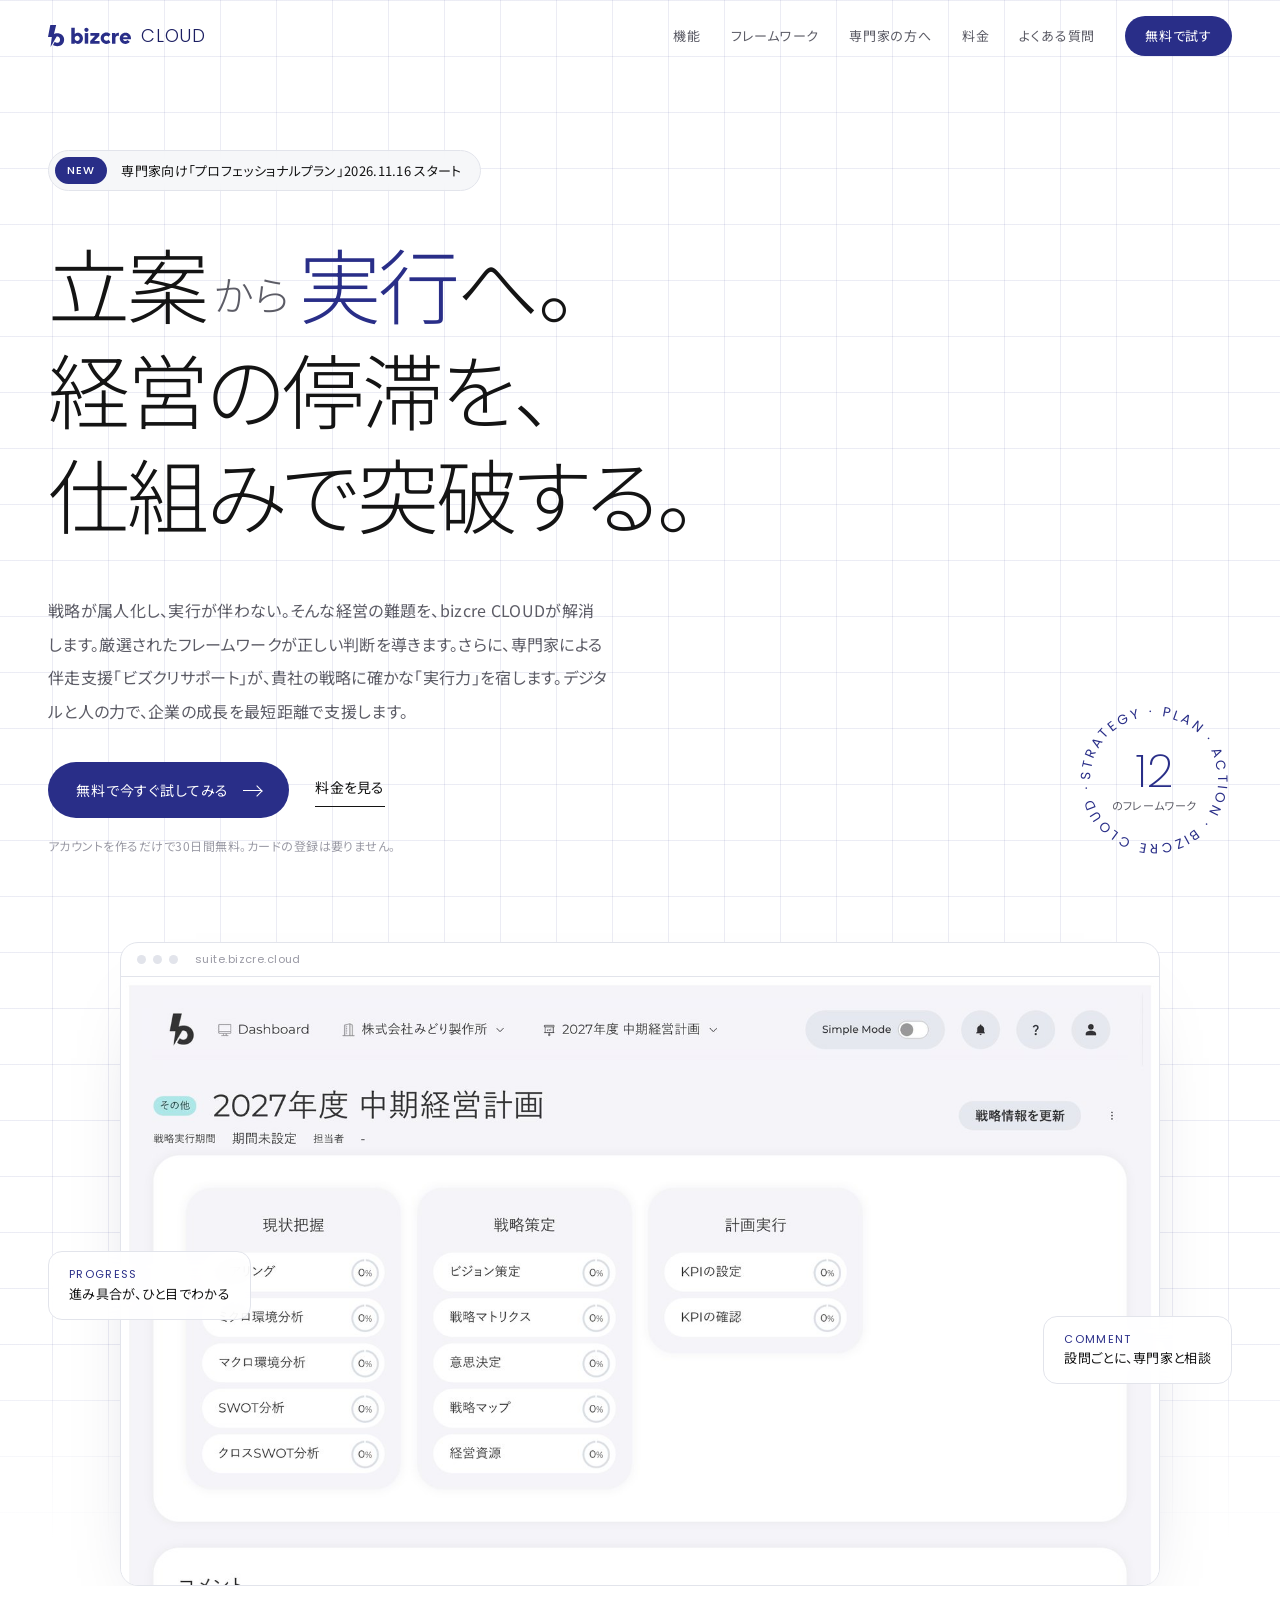
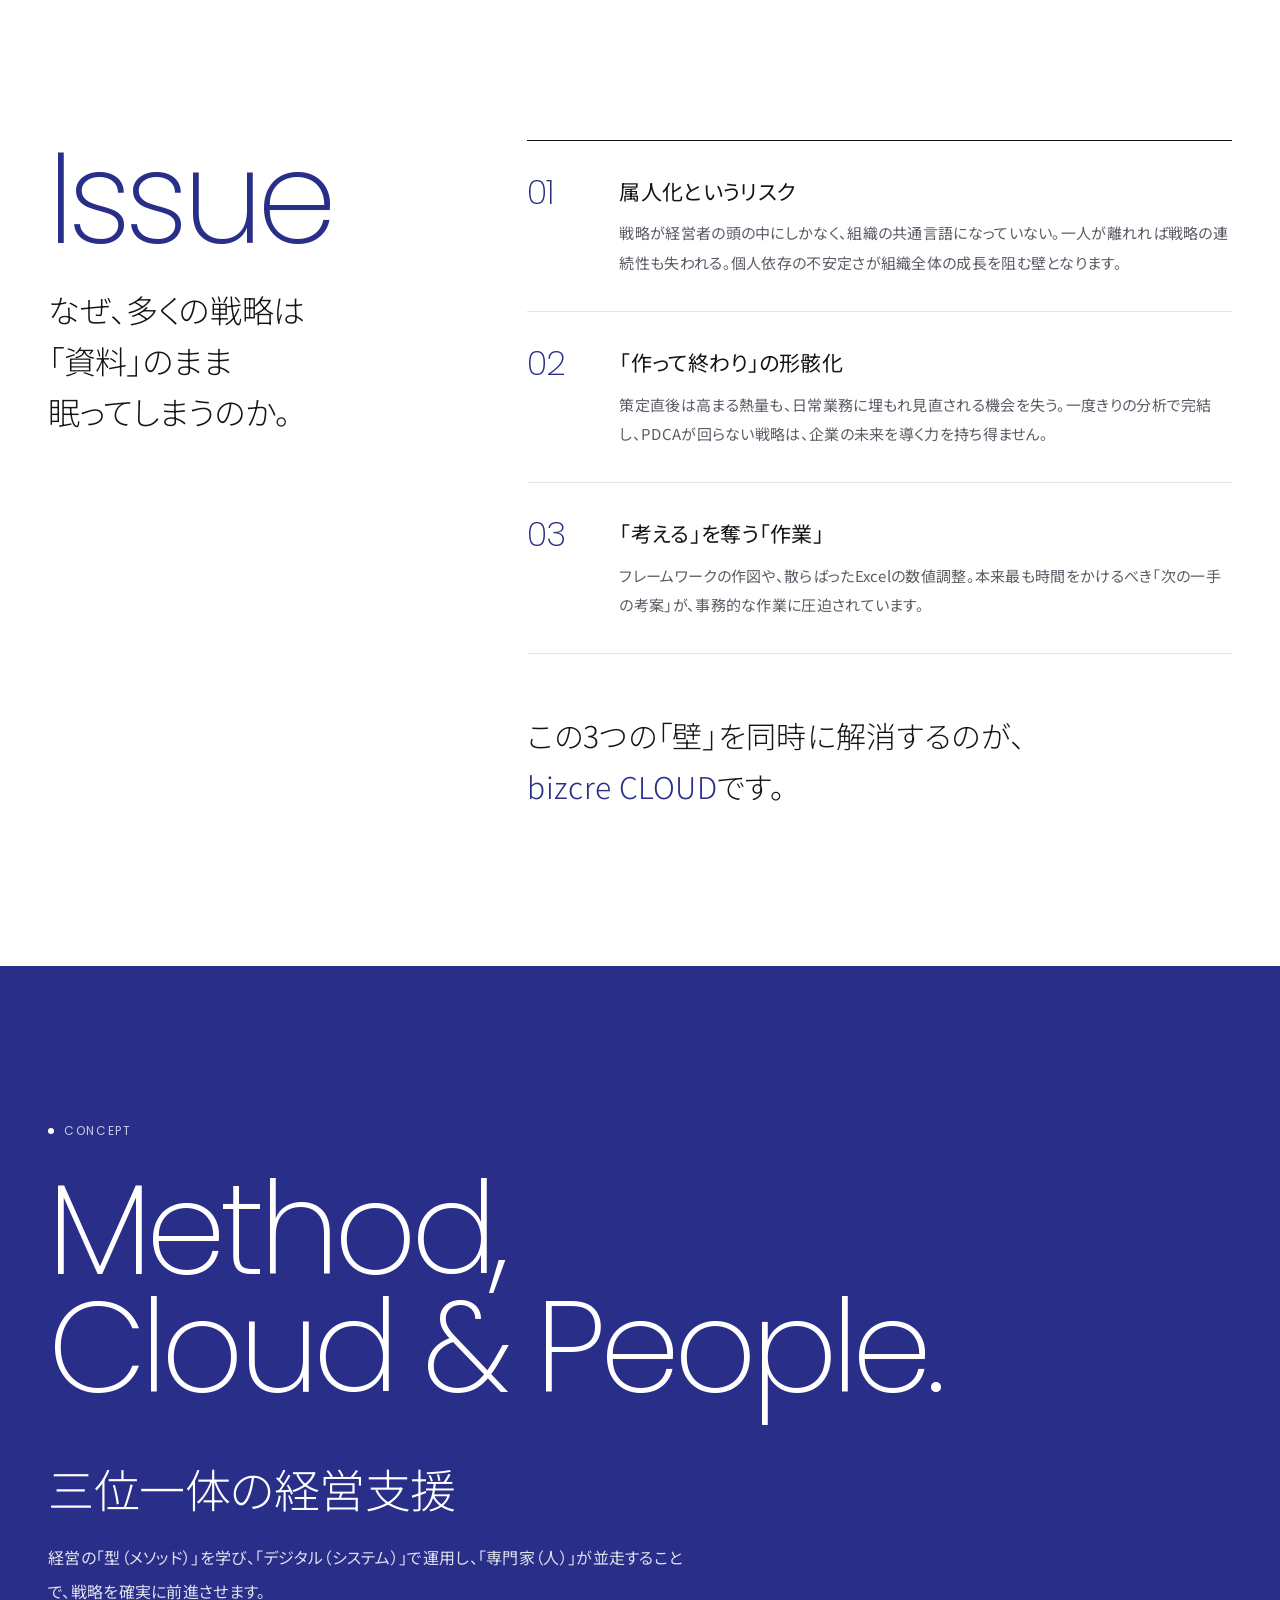
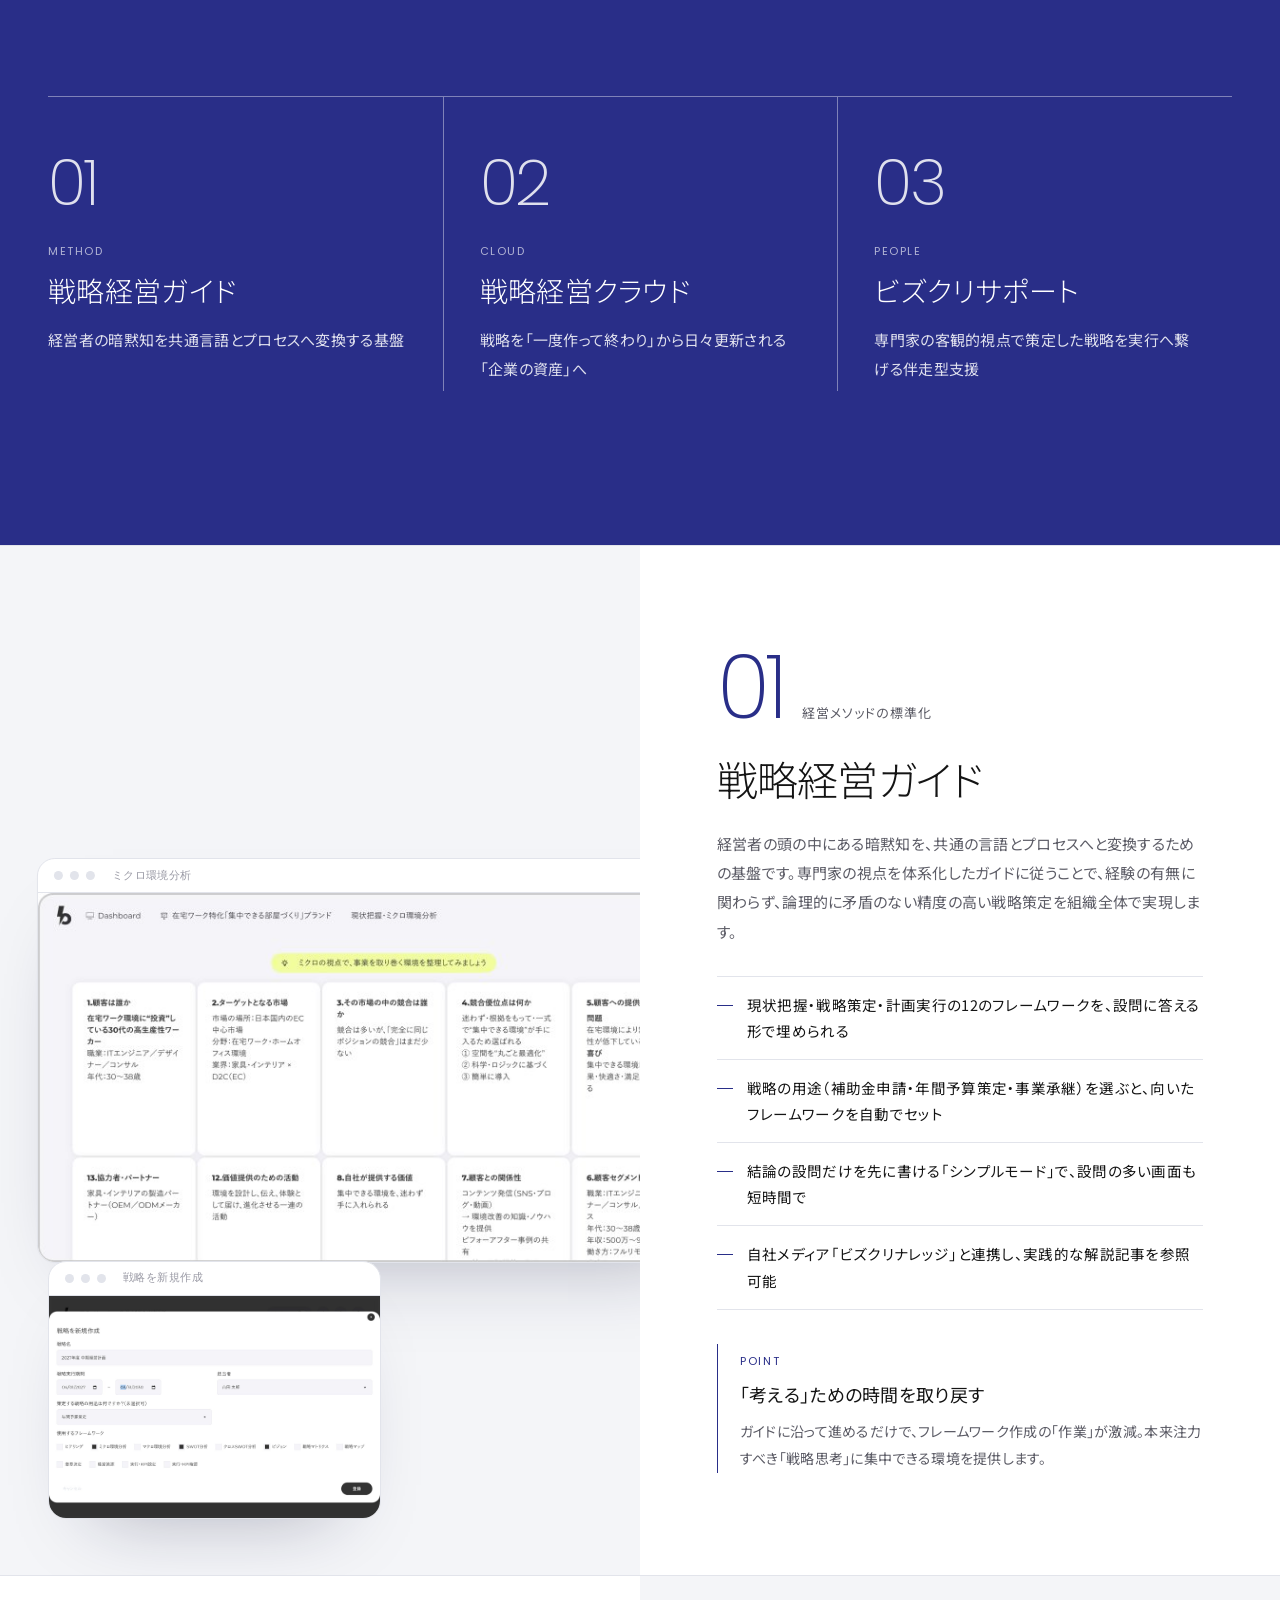
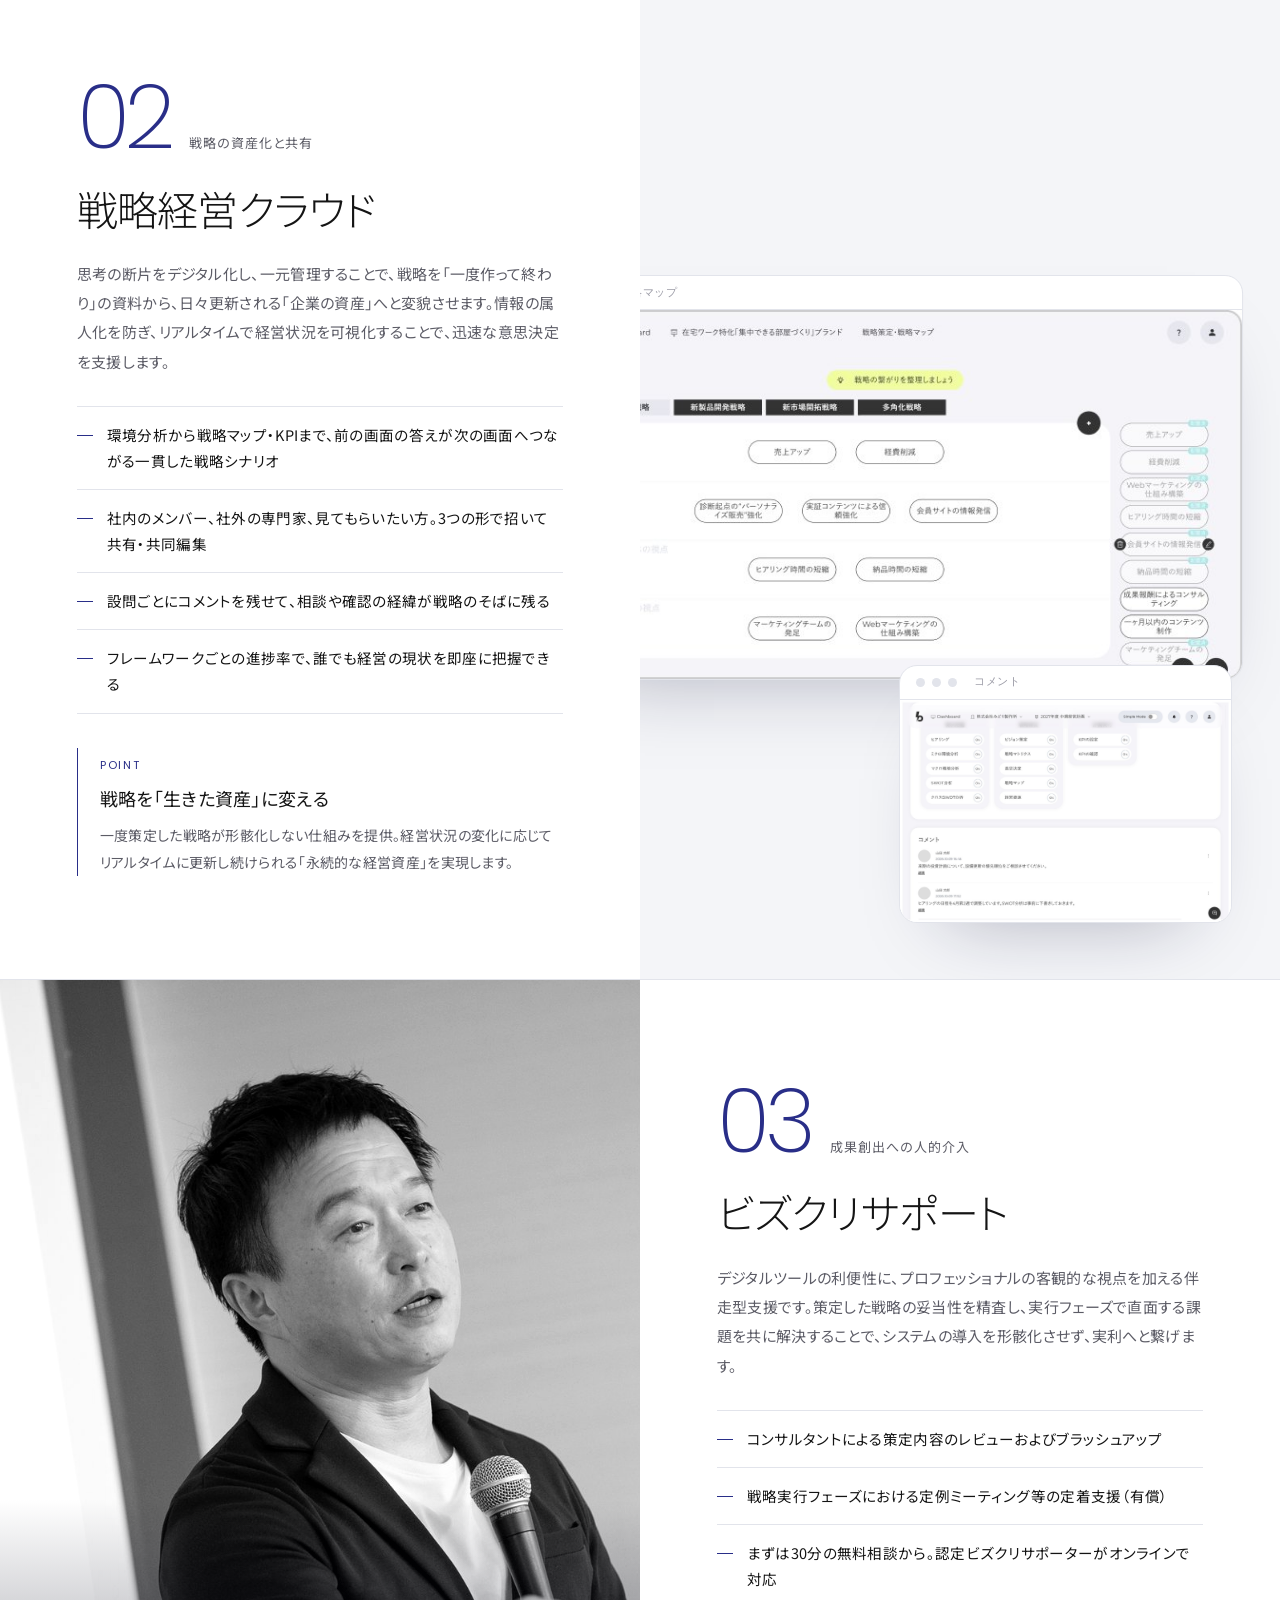
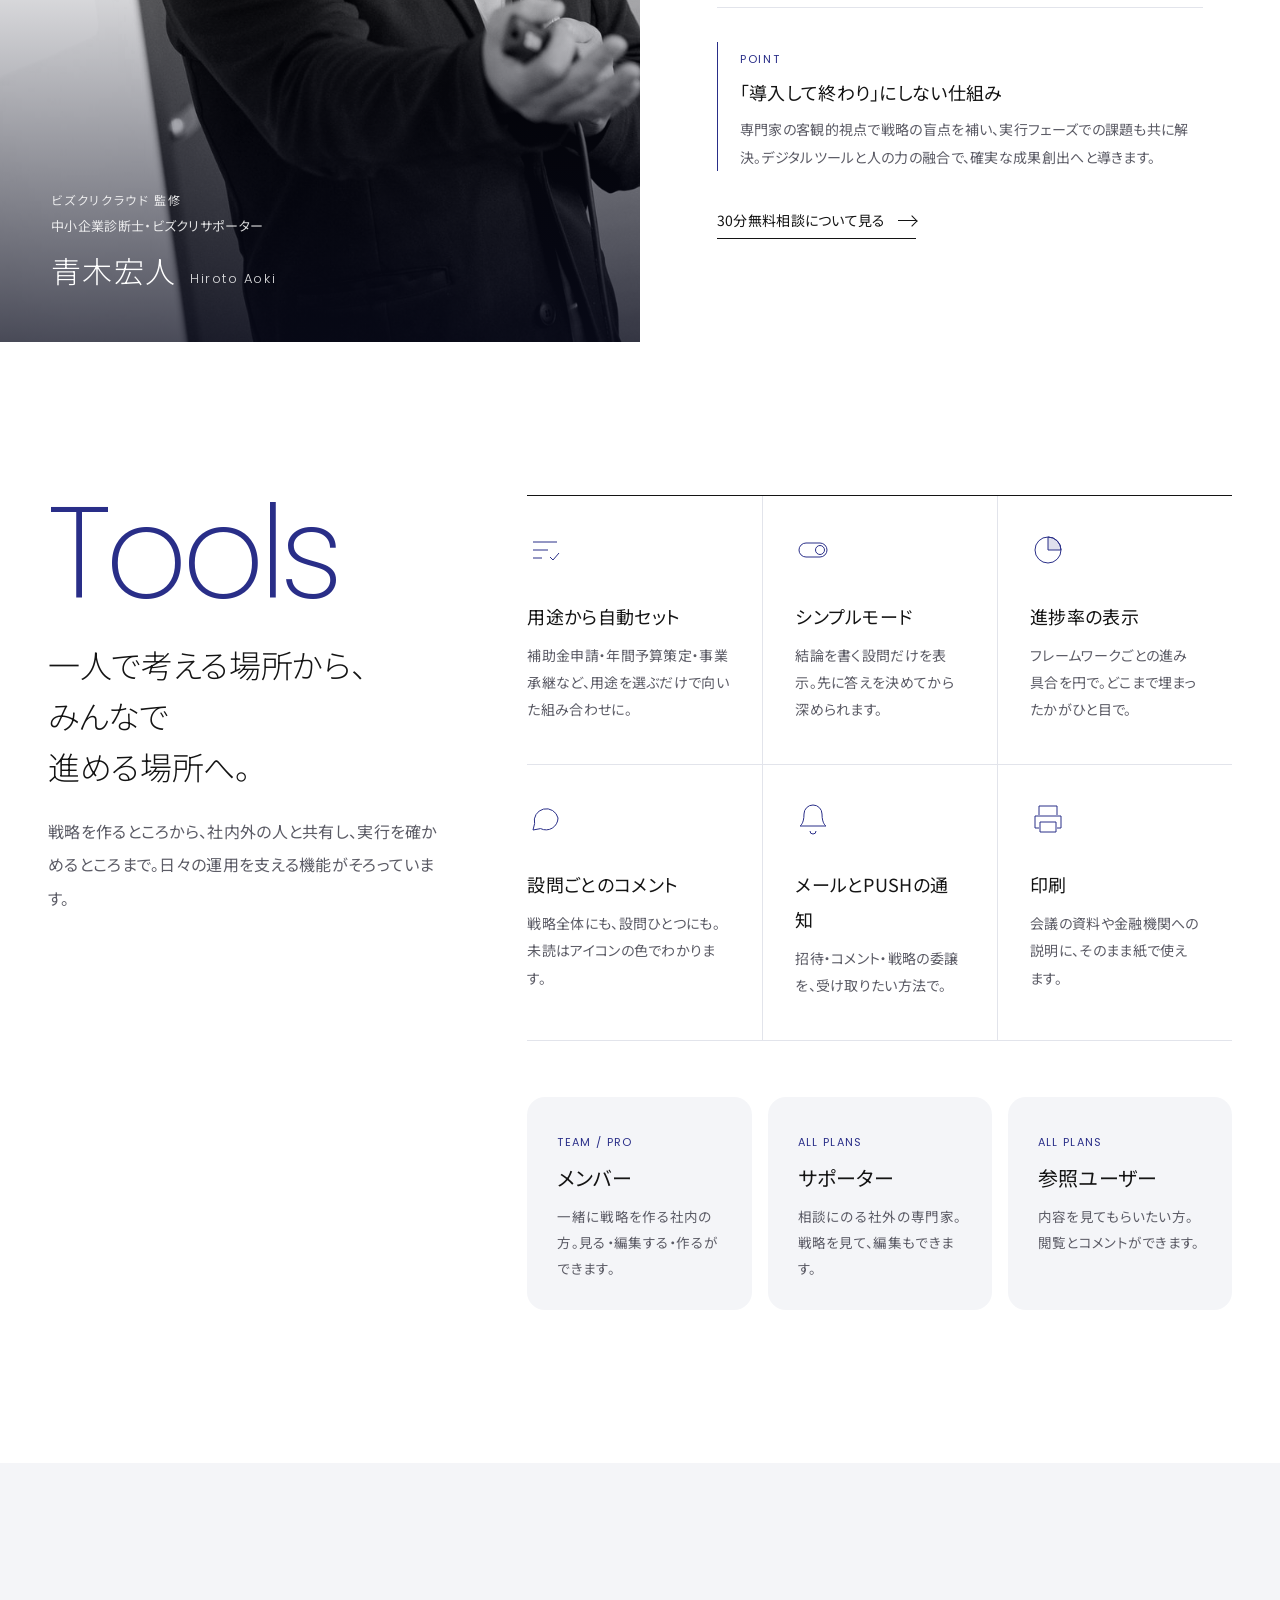
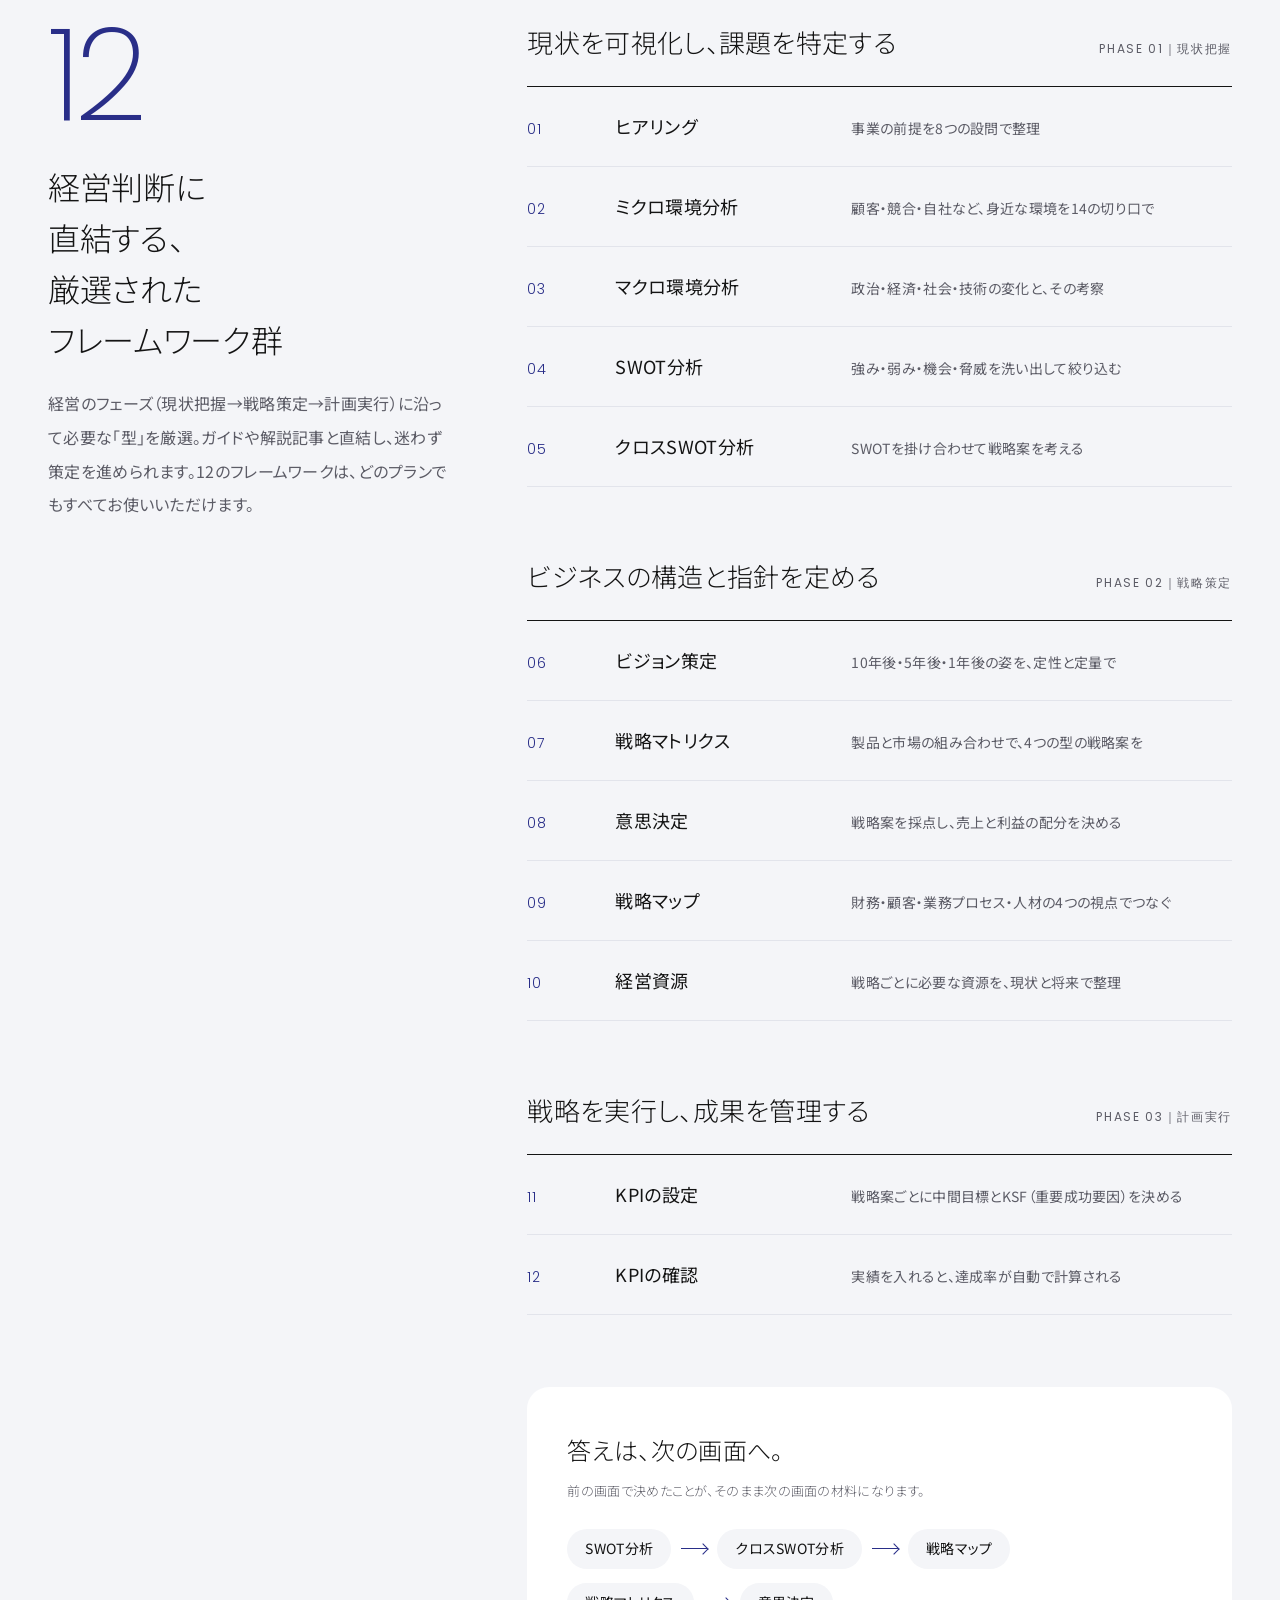
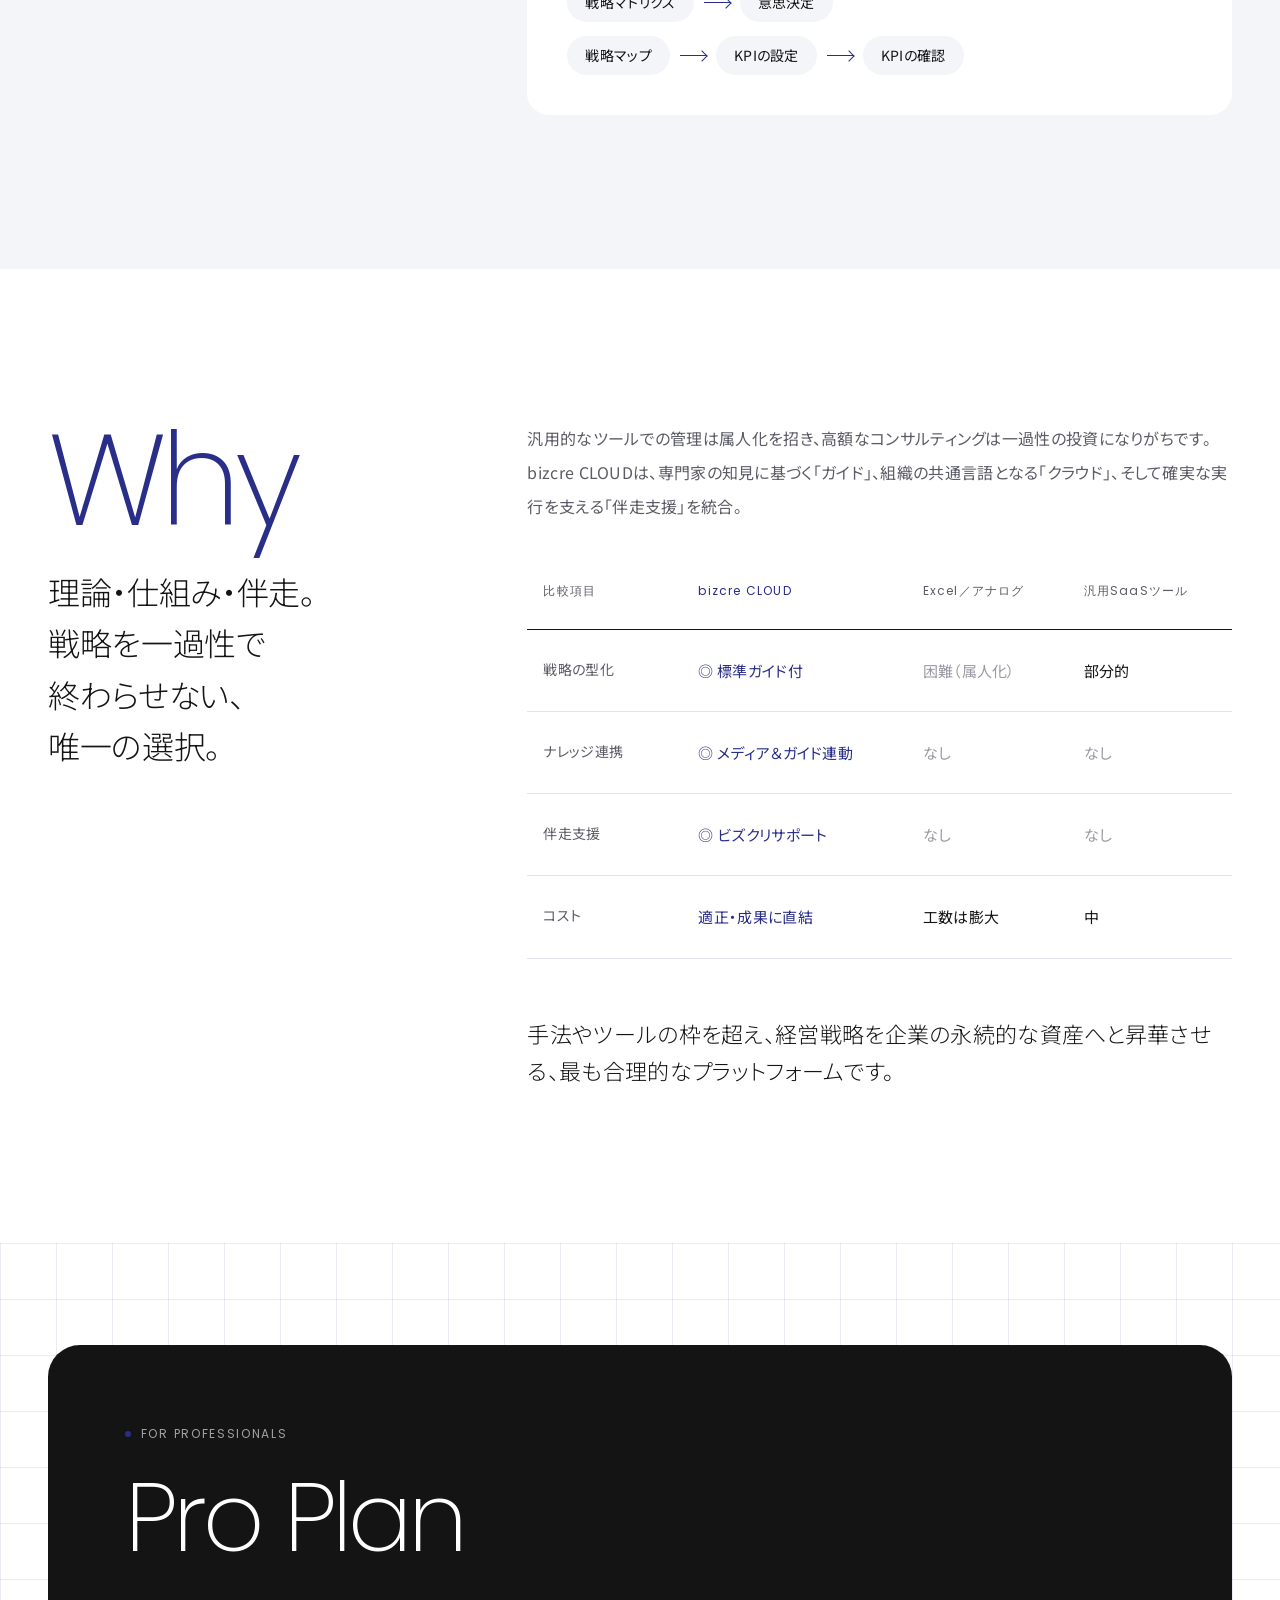
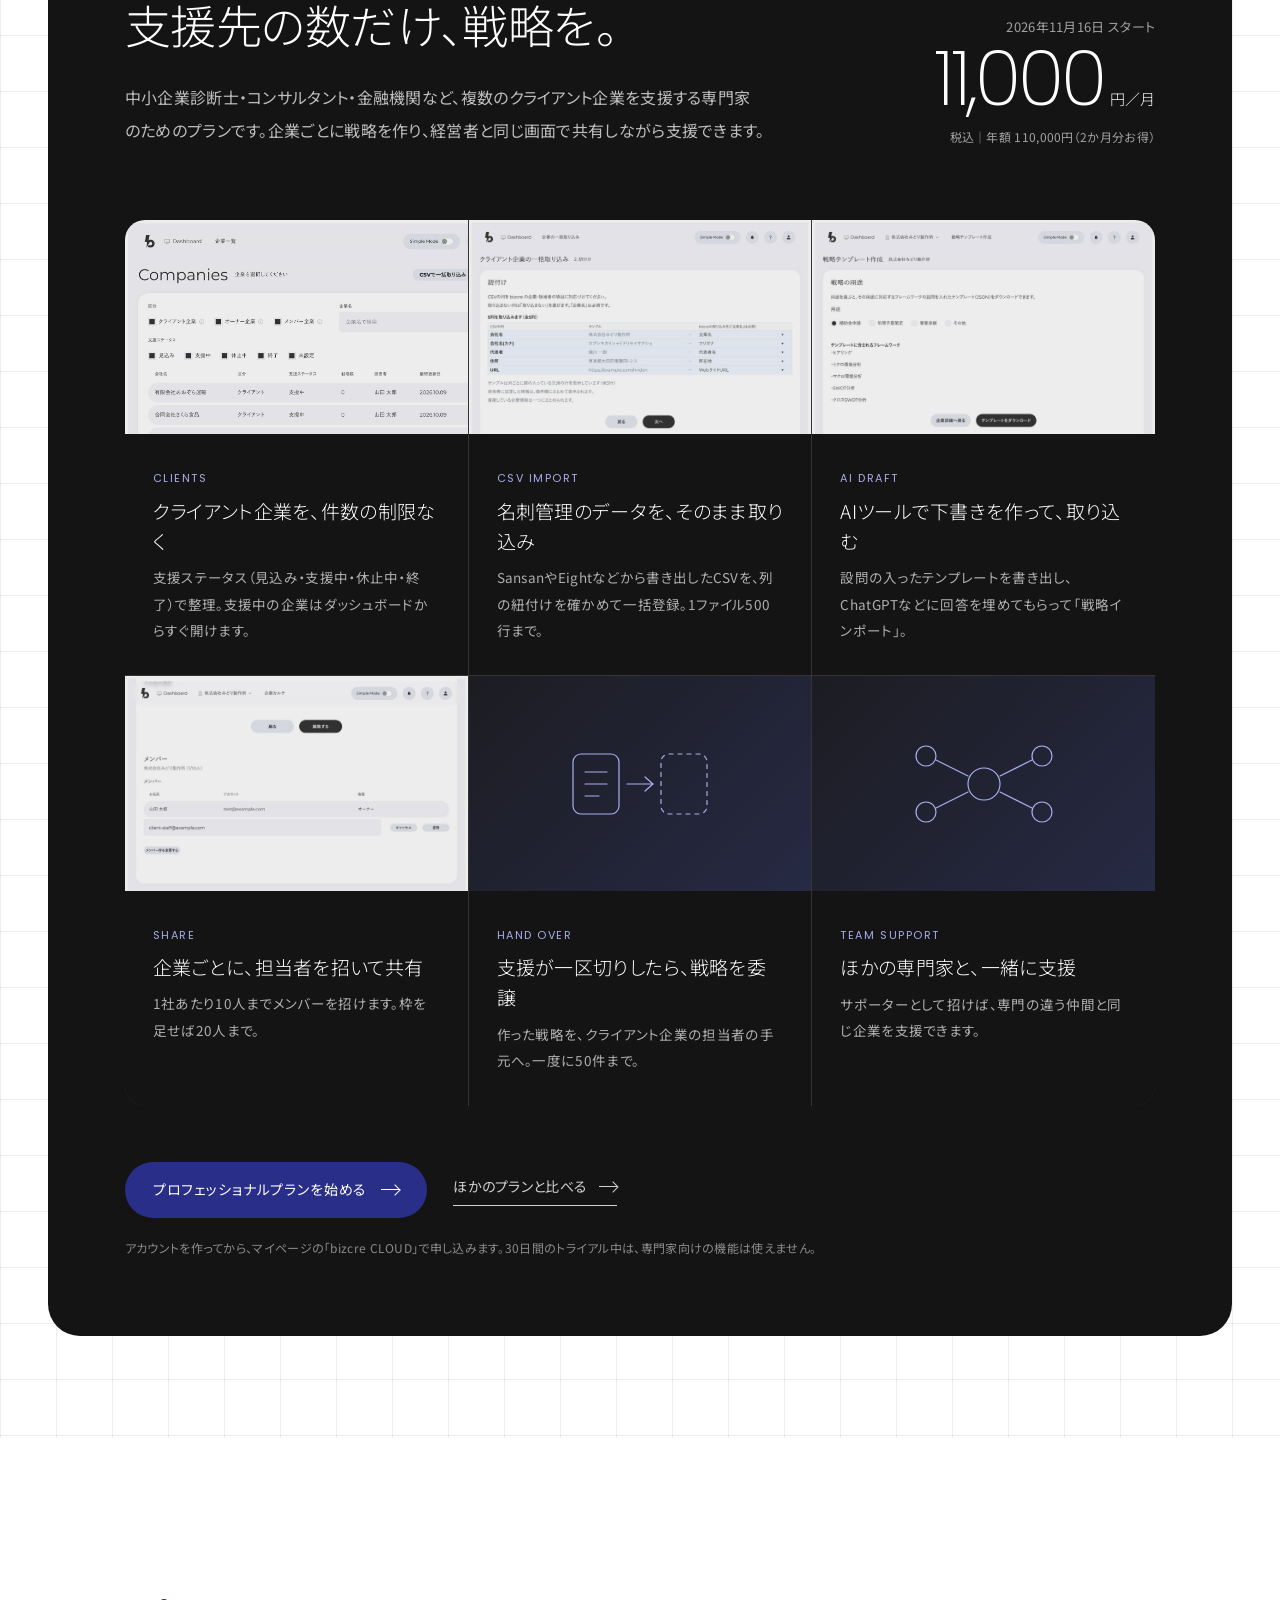
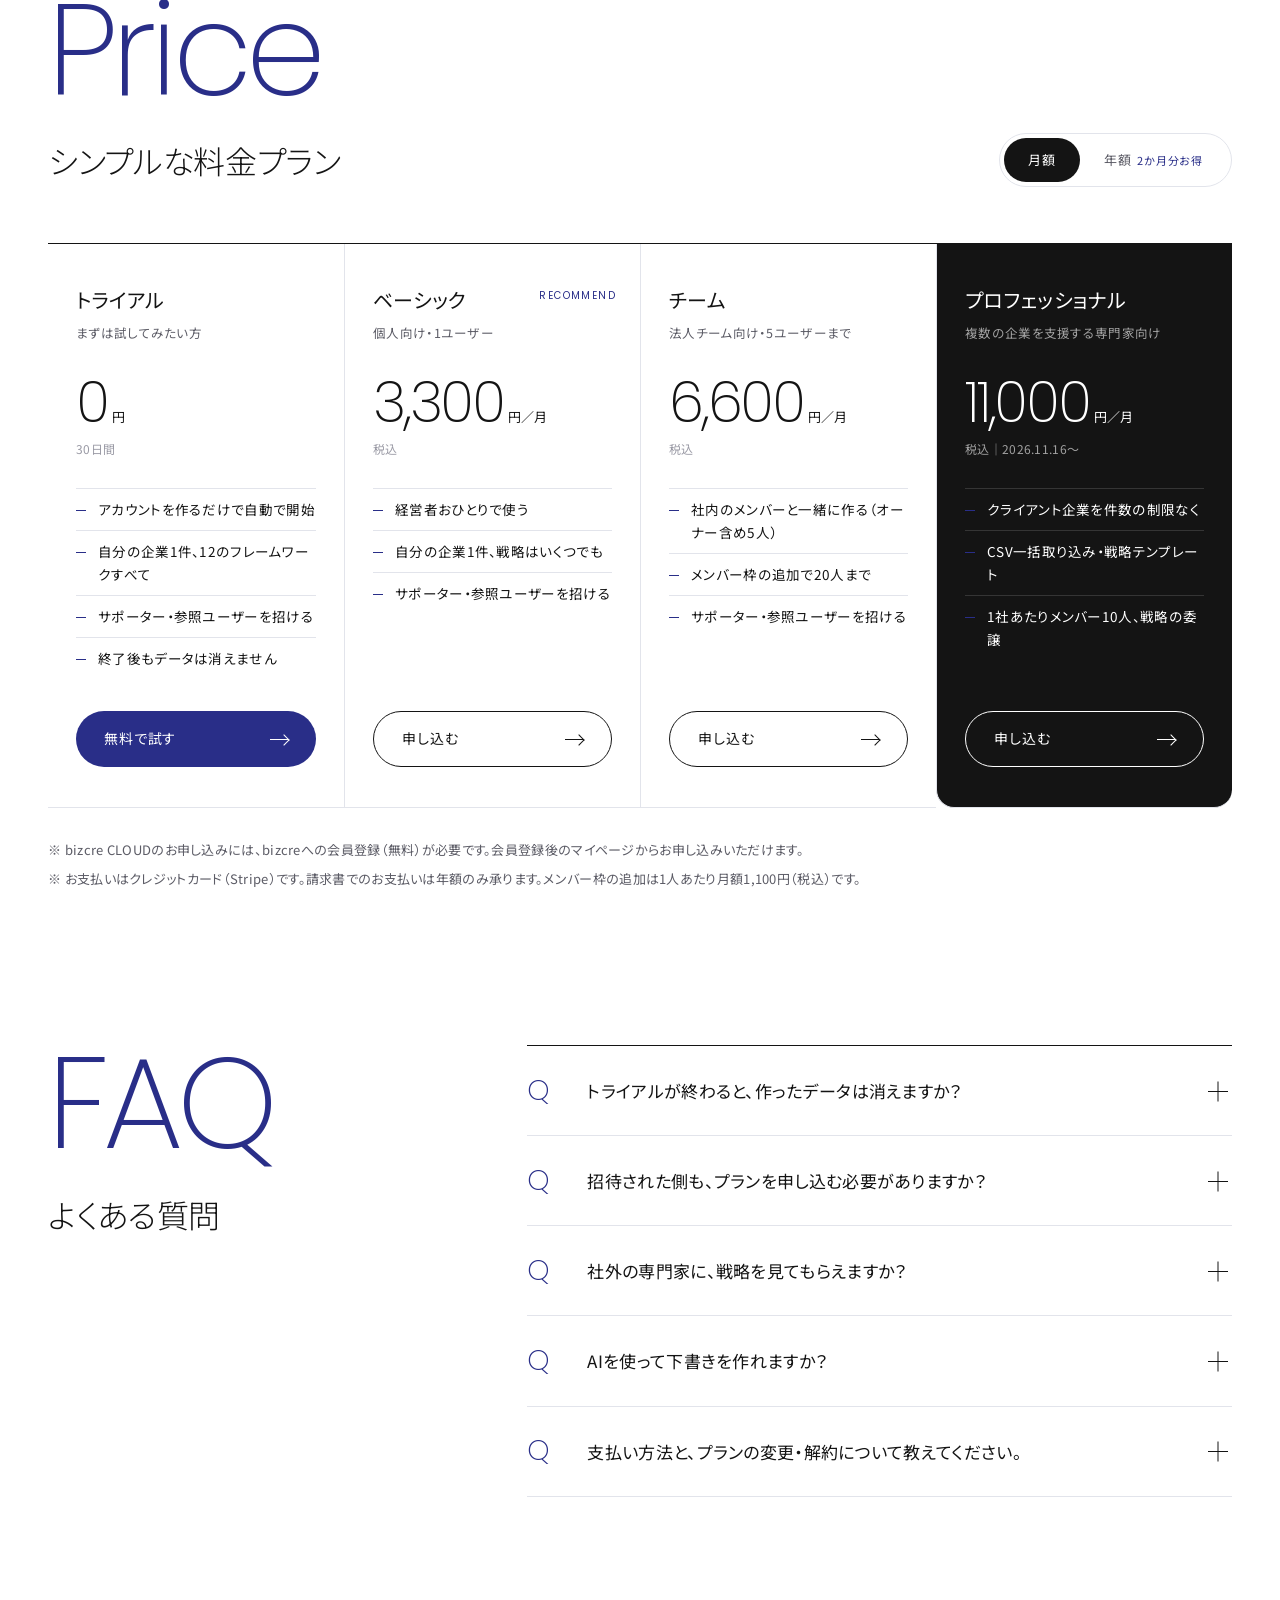
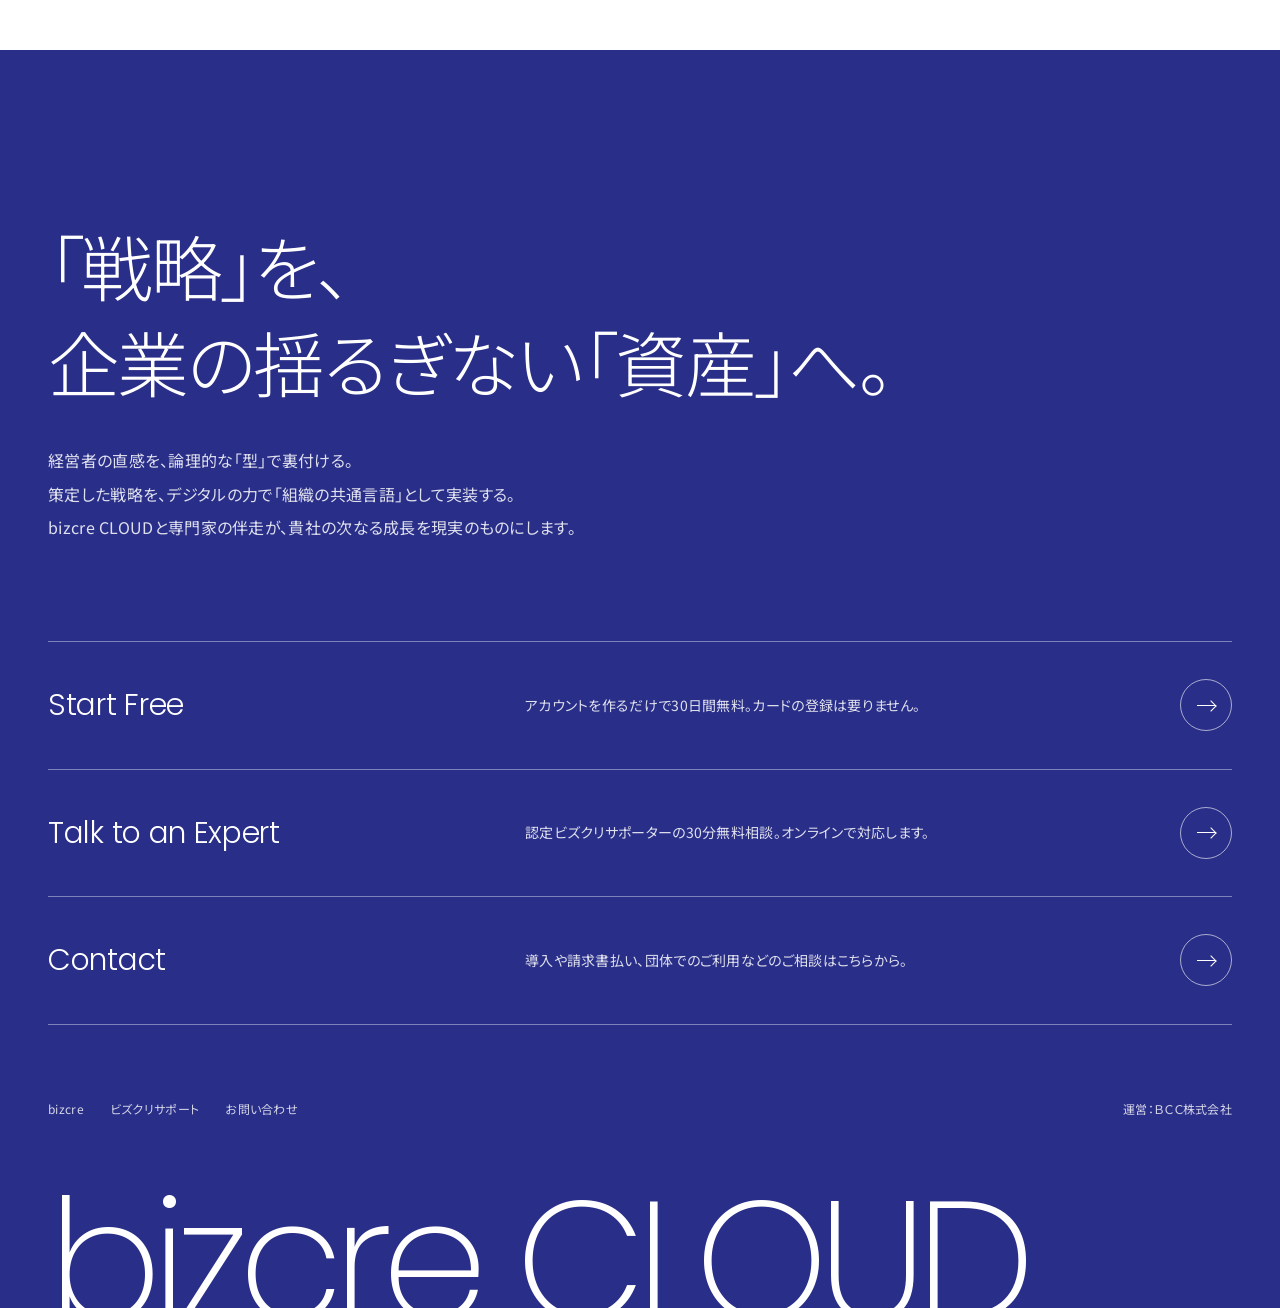
==== commit 903c9877: "cloudlp: 青木さんの写真を左カラムいっぱいに、肩書きを写真に重ねる。登録URLを /register に Co-Authored-By: Claude Opus 5.5 <noreply@an" ====
--- a/cloudlp/index.html
+++ b/cloudlp/index.html
@@ -125,14 +125,15 @@
 .feat.rev .vis{order:2;padding:72px var(--gut) 72px 0}.feat.rev .vis .frame{transform:translateX(-6%)}
 .feat .vis .frame.sub{position:absolute;width:52%;left:var(--gut);bottom:56px;transform:none}
 .feat.rev .vis .frame.sub{left:auto;right:var(--gut)}
-.feat .vis.ph{padding:96px var(--gut) 72px;display:flex;flex-direction:column;align-items:center;justify-content:flex-end}
-.person{width:min(100%,440px)}
-.person img{width:100%;filter:grayscale(1) contrast(1.04);mix-blend-mode:multiply}
-.person figcaption{margin-top:26px;padding-top:18px;border-top:1px solid var(--line)}
-.person .role{font-size:12px;letter-spacing:.12em;color:var(--blue)}
-.person .ttl{font-size:13px;color:var(--sub);margin-top:2px}
-.person .nm{font-weight:300;font-size:26px;letter-spacing:.04em;margin-top:10px;line-height:1.4}
-.person .nm span{font-family:var(--en);font-weight:300;font-size:13px;letter-spacing:.1em;color:var(--sub);margin-left:12px}
+.feat .vis.ph{padding:0;position:relative;display:block}
+.person{position:absolute;inset:0;margin:0}
+.person img{width:100%;height:100%;object-fit:cover;object-position:38% 30%;filter:grayscale(1) contrast(1.06)}
+.person::after{content:"";position:absolute;inset:auto 0 0;height:46%;background:linear-gradient(transparent,rgba(10,12,30,.72));pointer-events:none}
+.person figcaption{position:absolute;left:clamp(24px,4vw,56px);bottom:clamp(24px,4vw,56px);right:24px;z-index:1;color:#fff}
+.person .role{font-size:12px;letter-spacing:.14em;opacity:.85}
+.person .ttl{font-size:13px;margin-top:2px;opacity:.85}
+.person .nm{font-weight:300;font-size:30px;letter-spacing:.04em;margin-top:10px;line-height:1.4}
+.person .nm span{font-family:var(--en);font-weight:300;font-size:13px;letter-spacing:.12em;margin-left:14px;opacity:.85}
 .feat .txt{padding:clamp(72px,8vw,120px) clamp(28px,6vw,96px);display:flex;flex-direction:column;justify-content:center}
 .feat .fn{display:flex;align-items:baseline;gap:18px}
 .feat .fn .n{font-family:var(--en);font-weight:200;font-size:88px;line-height:.9;letter-spacing:-.05em;color:var(--blue)}
@@ -280,7 +281,7 @@
   .split .hd2{position:static}
   .feat{grid-template-columns:1fr;min-height:0}
   .feat .vis,.feat.rev .vis{order:0;padding:48px var(--gut)}
-  .feat .vis.ph{padding:56px var(--gut) 48px}.person{width:min(100%,260px)}
+  .feat .vis.ph{padding:0;height:min(110vw,520px)}.person .nm{font-size:24px}
   .feat .vis .frame,.feat.rev .vis .frame{width:100%;transform:none}
   .feat .vis .frame.sub,.feat.rev .vis .frame.sub{position:relative;width:70%;left:auto;right:auto;bottom:auto;margin:-40px 0 0 auto}
   .trio,.tools,.roles,.pgrid{grid-template-columns:1fr}
@@ -310,7 +311,7 @@
 <body>
 
 <!-- 新規登録のURL（ここ1か所を直せば全ボタンに反映） -->
-<script>window.BIZCRE_SIGNUP_URL="https://suite.bizcre.cloud/";</script>
+<script>window.BIZCRE_SIGNUP_URL="https://suite.bizcre.cloud/register";</script>
 
 <header class="hd" id="hd"><div class="in">
   <a class="logo" href="#top" aria-label="bizcre CLOUD"><img src="img/logo_navy.svg" alt="bizcre"><span>CLOUD</span></a>
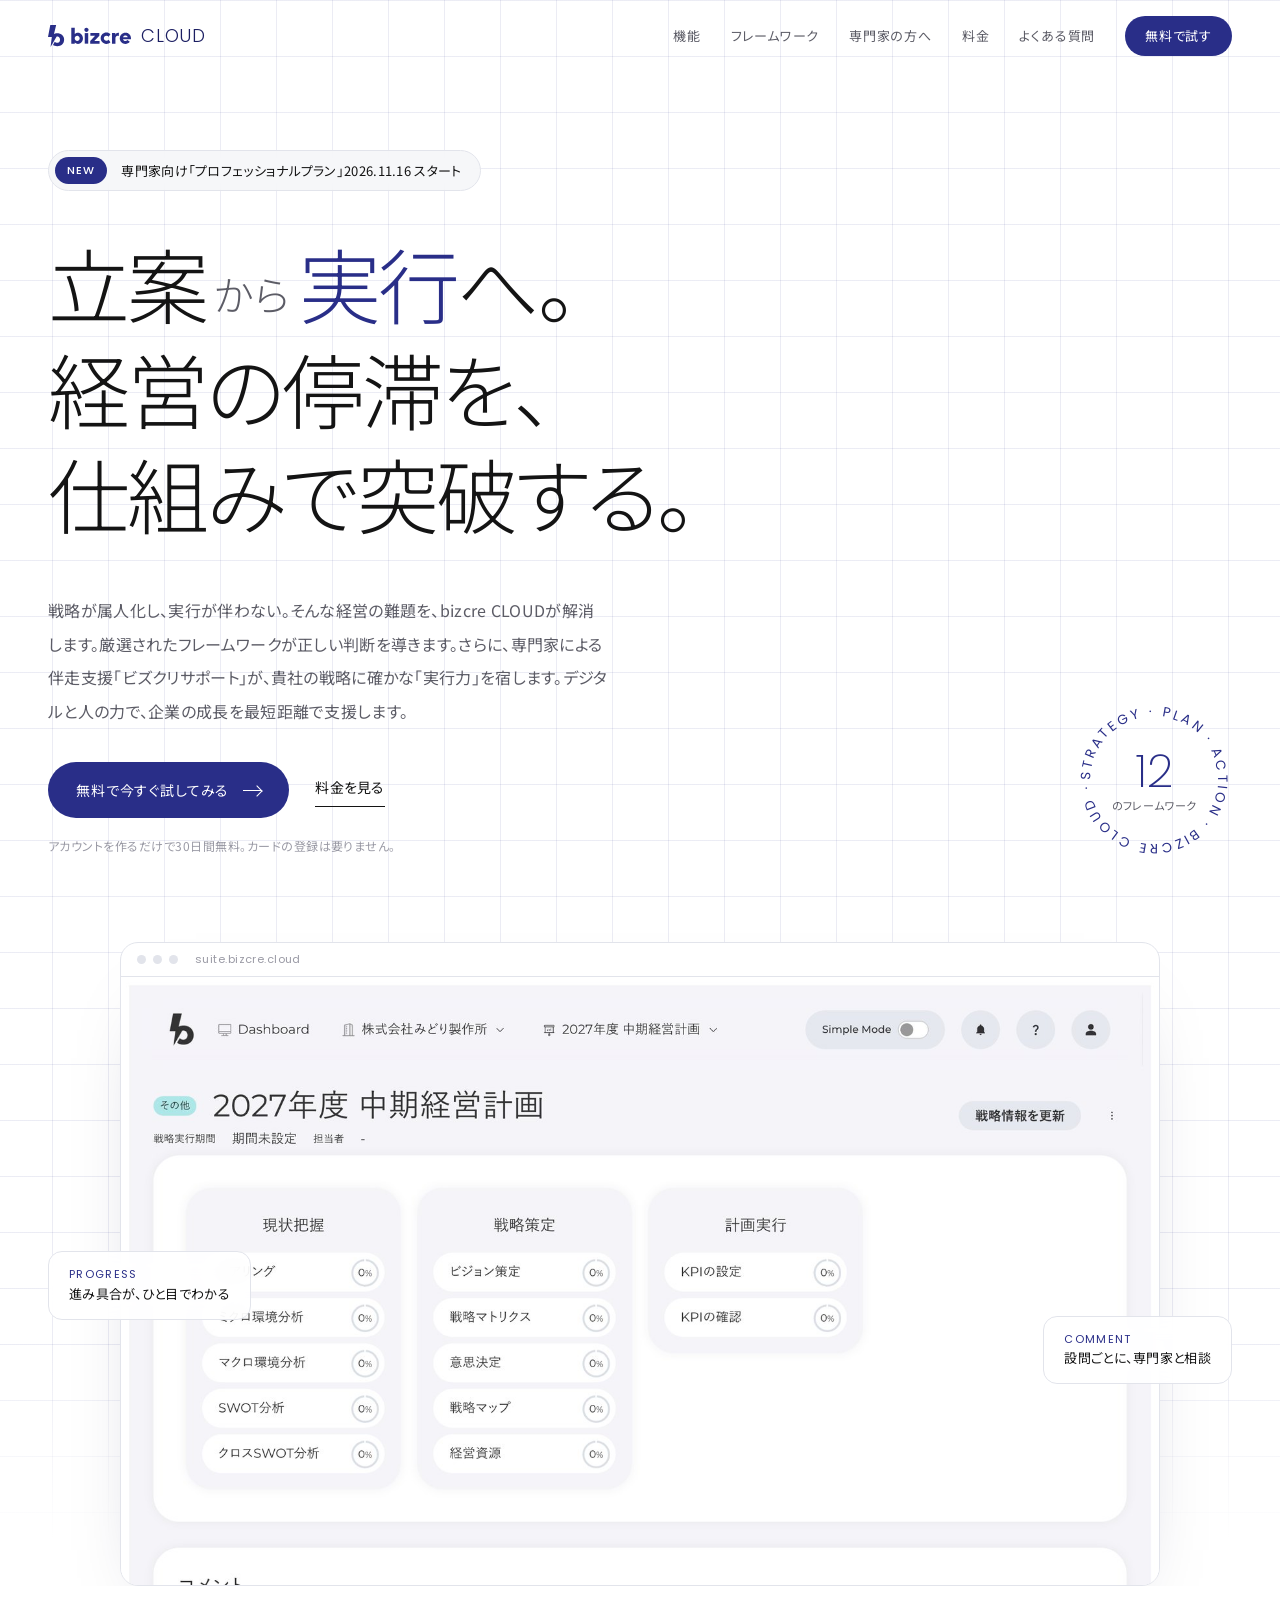
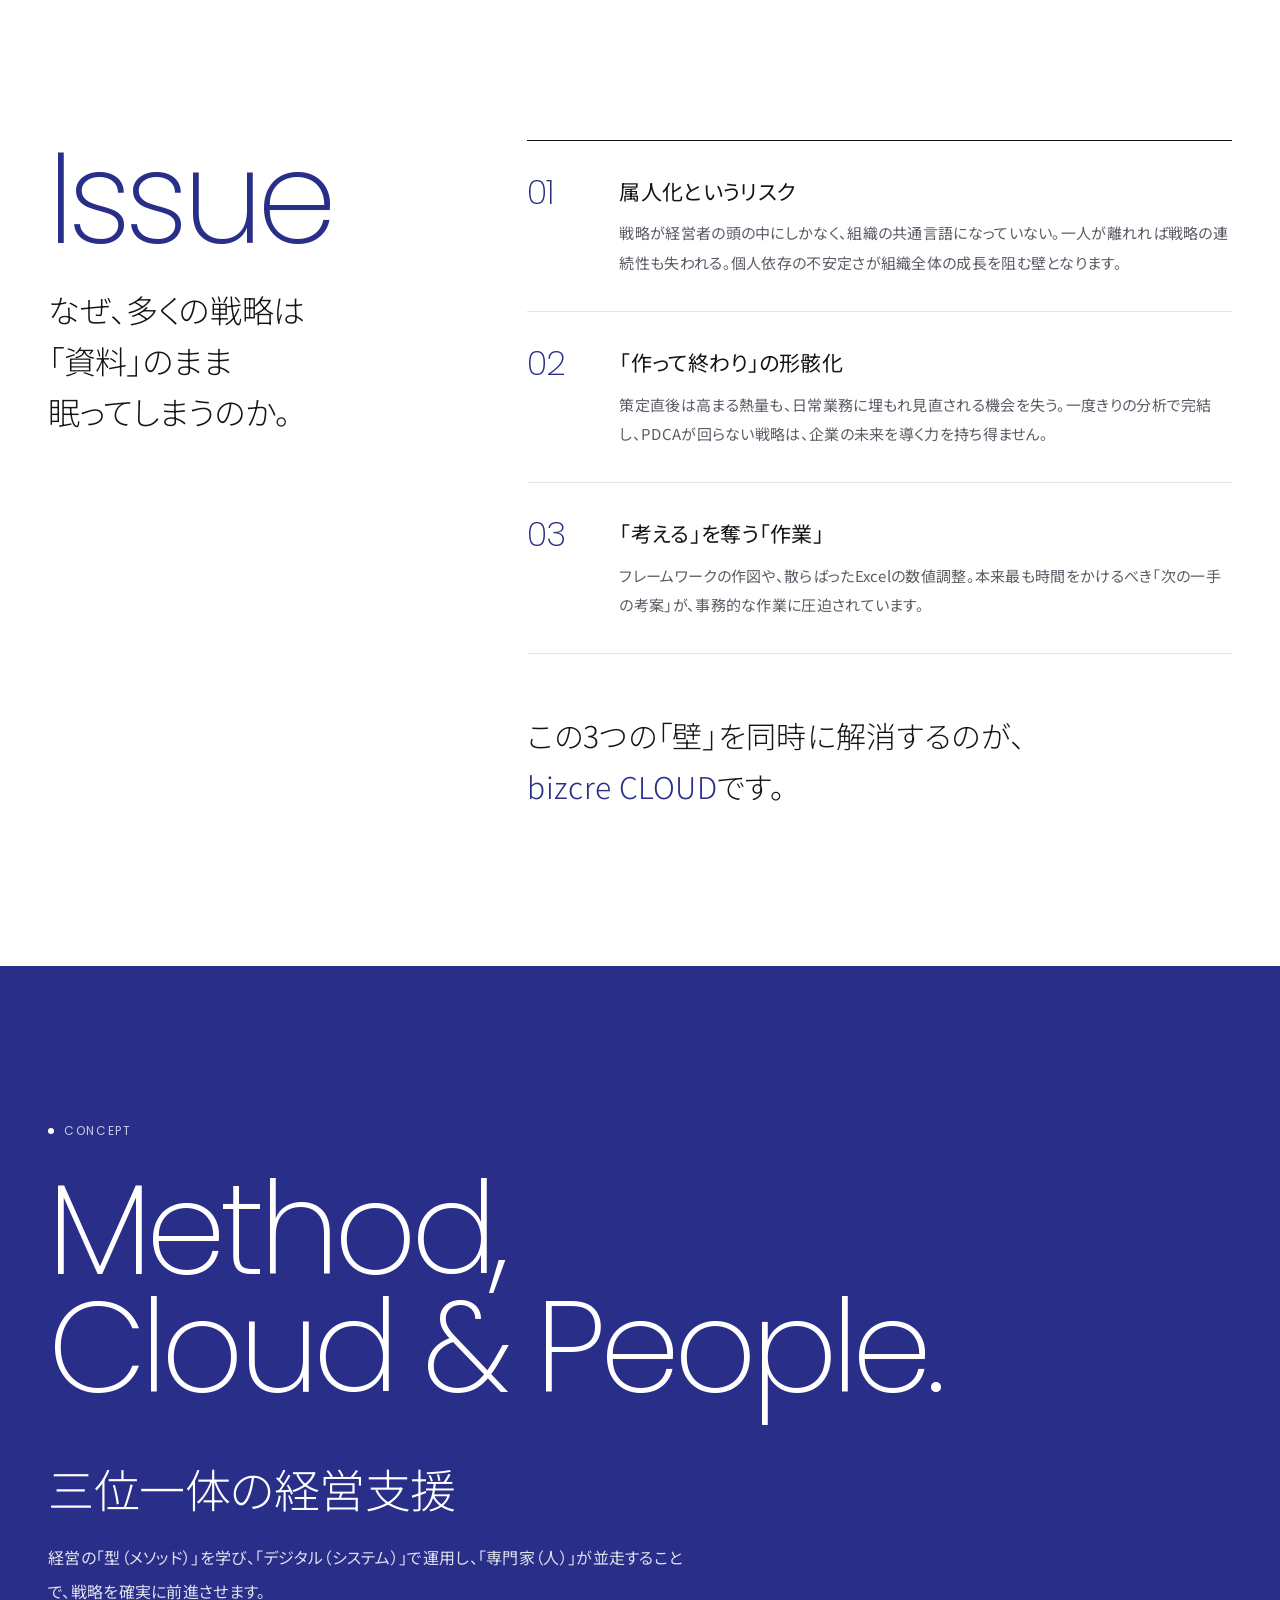
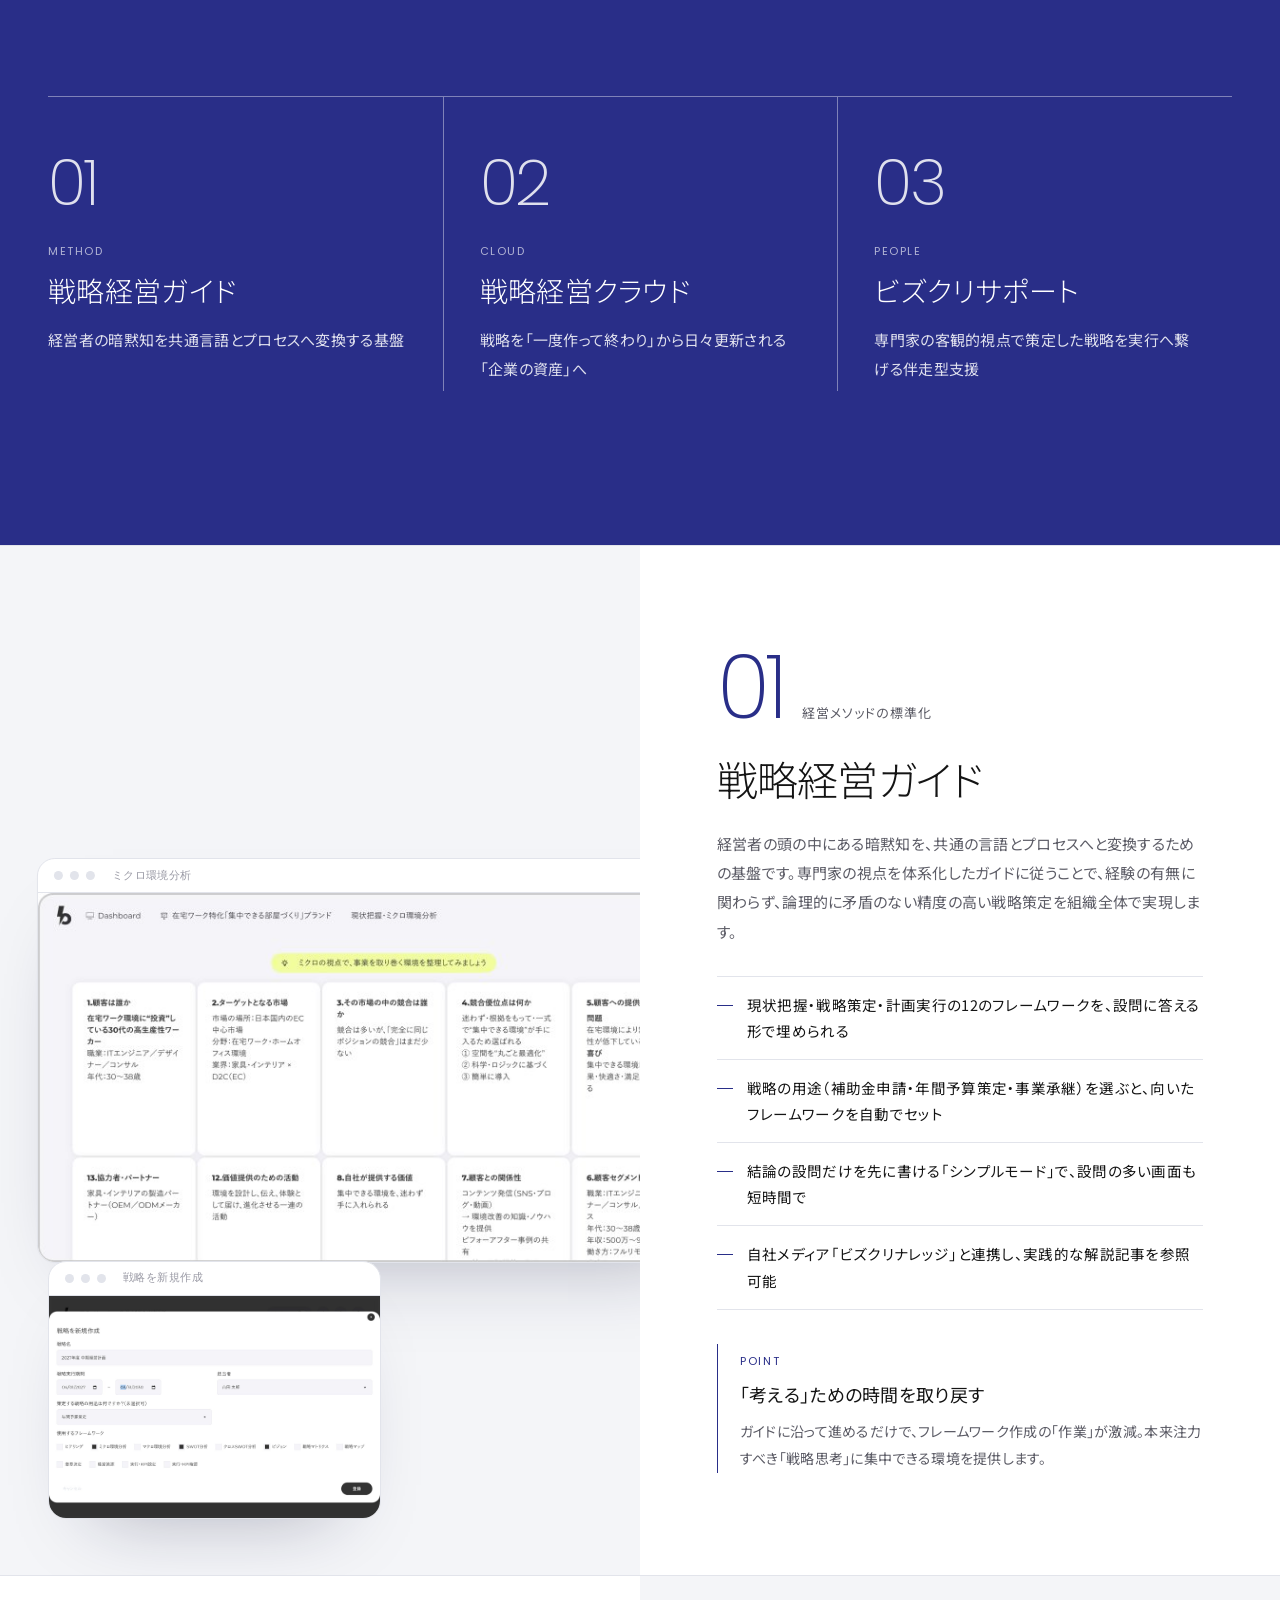
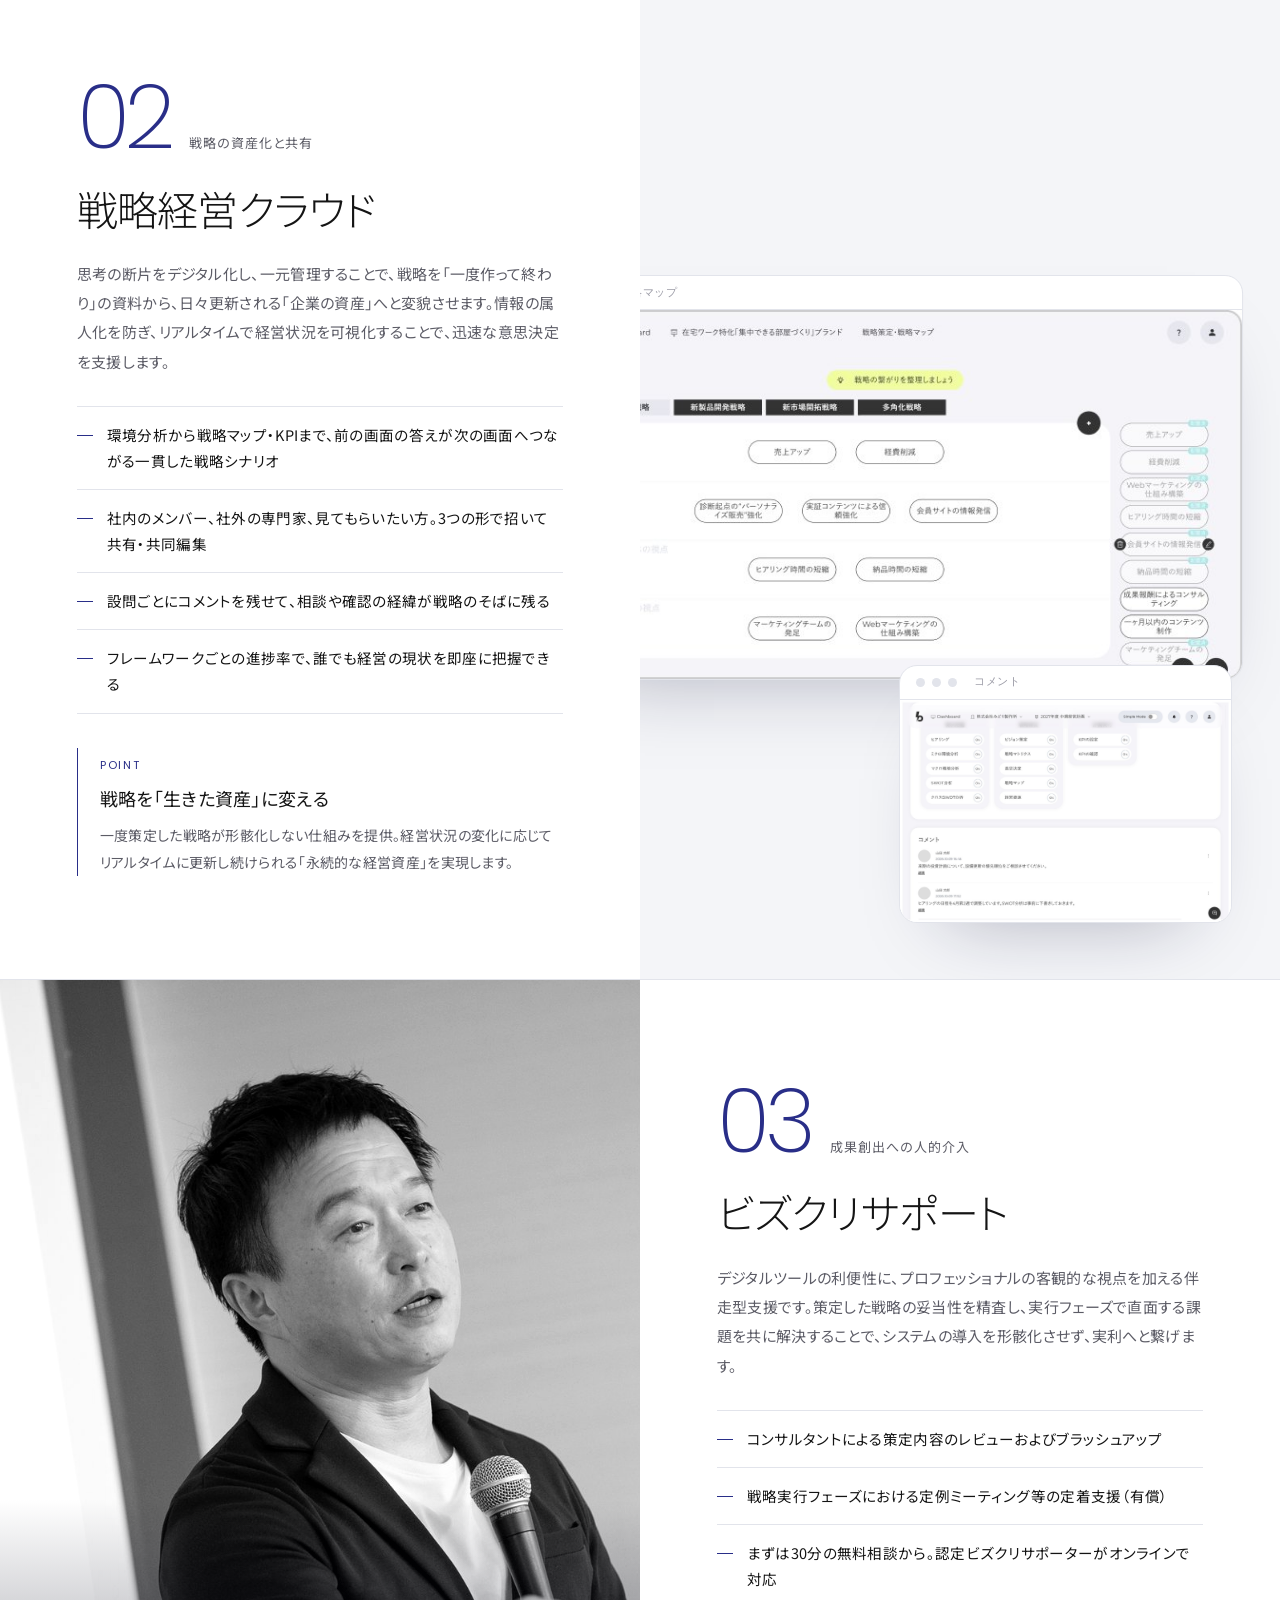
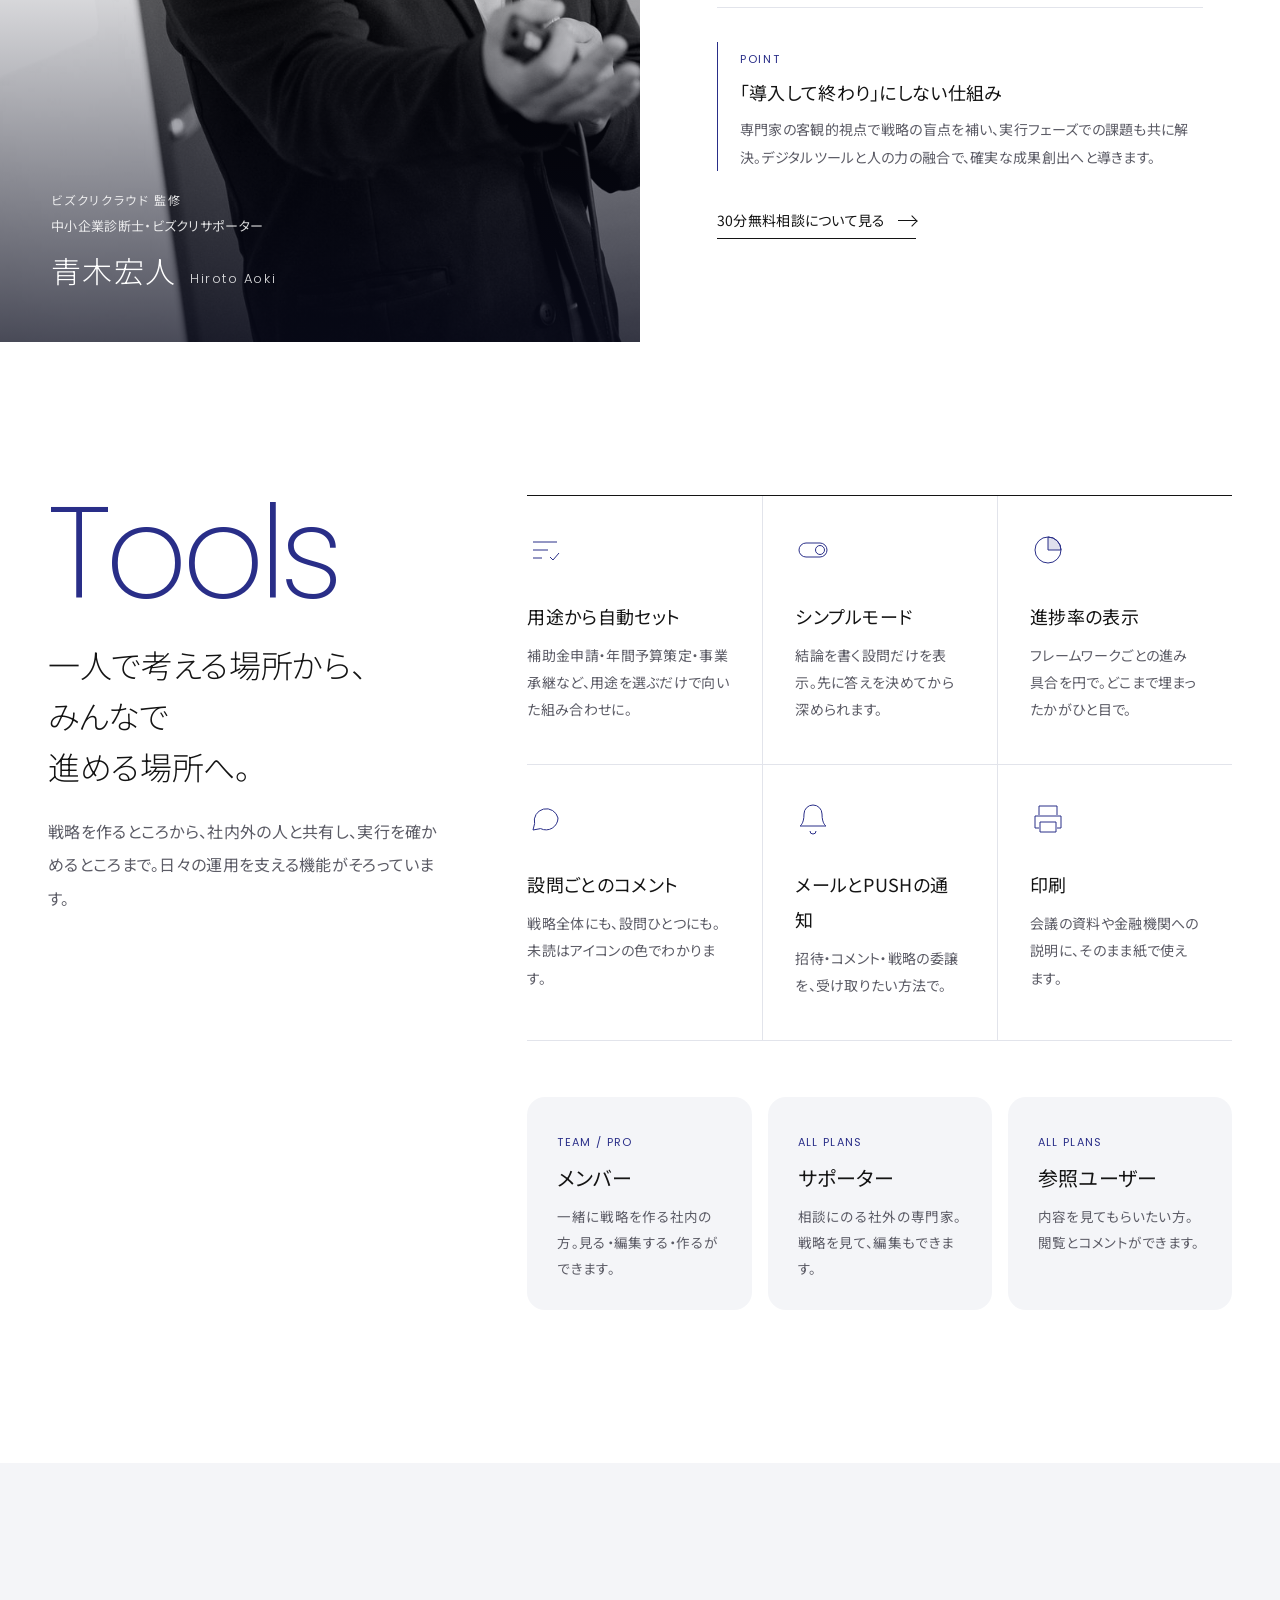
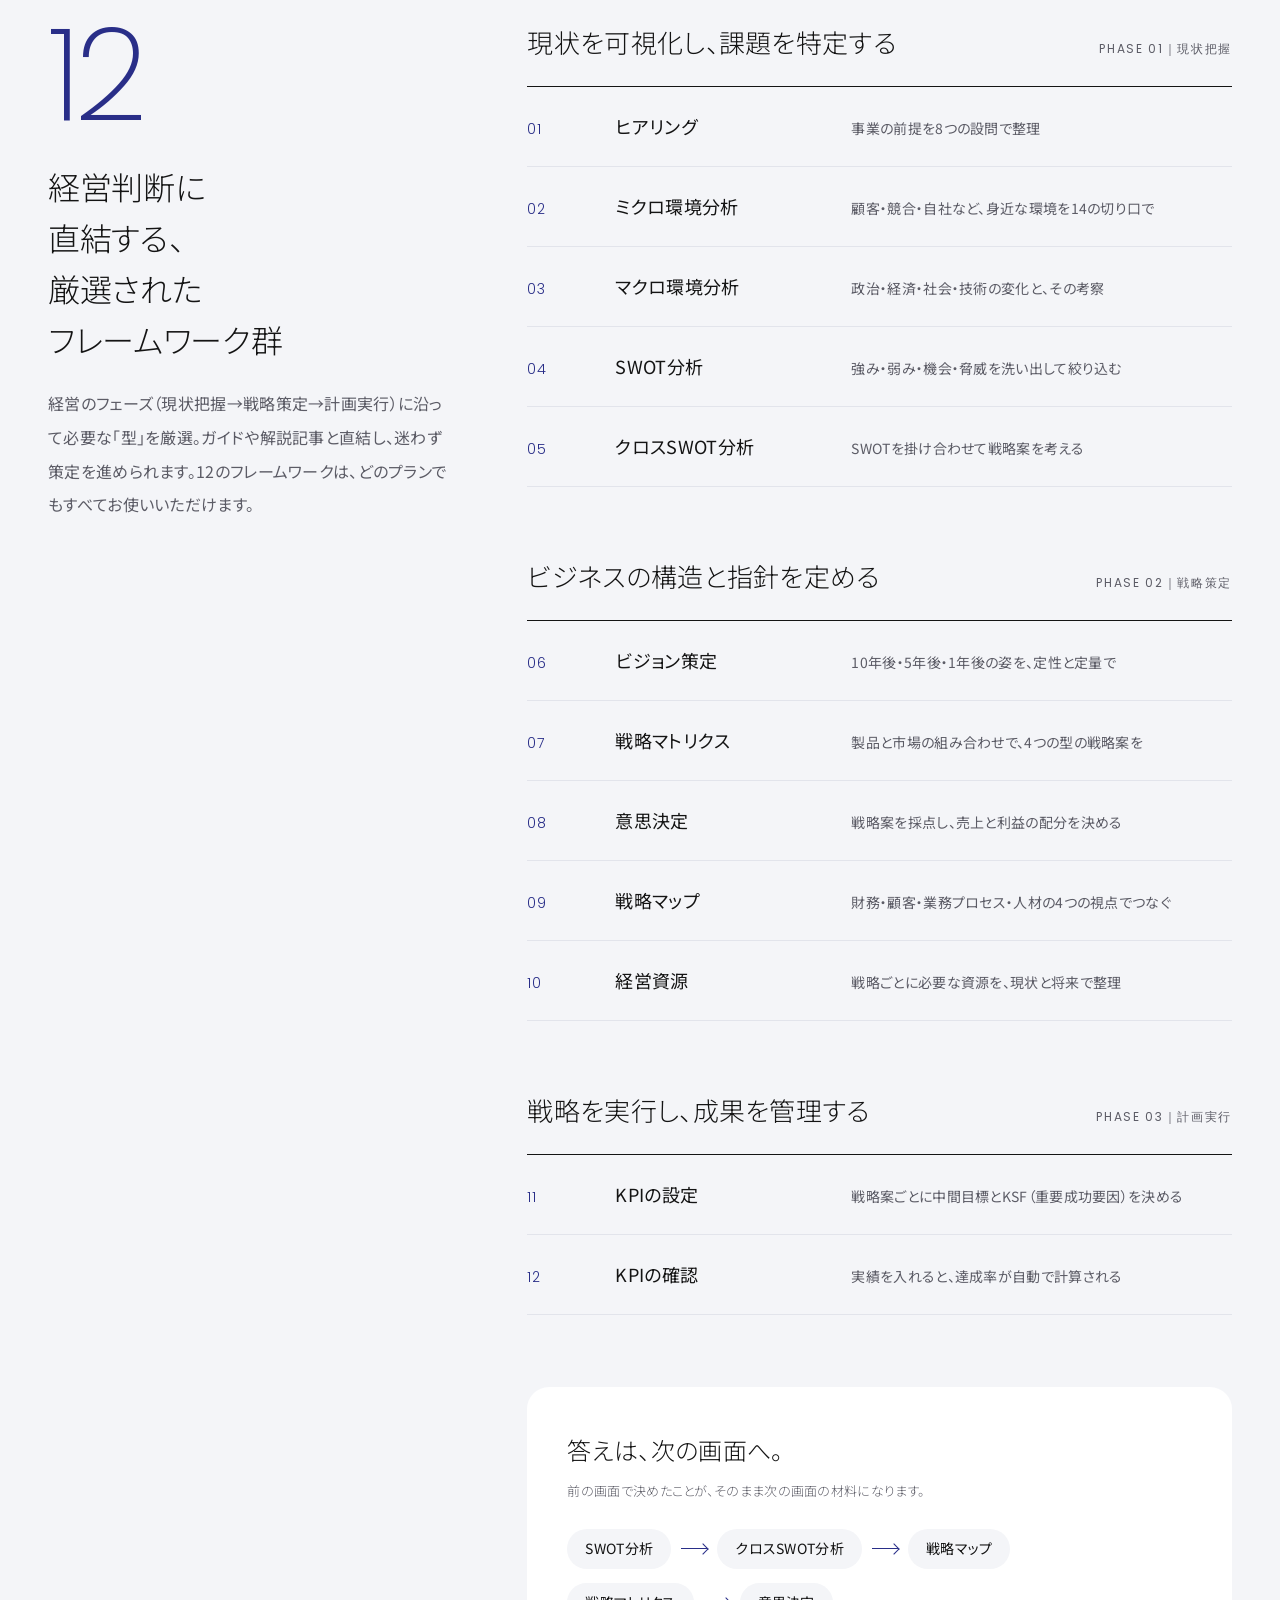
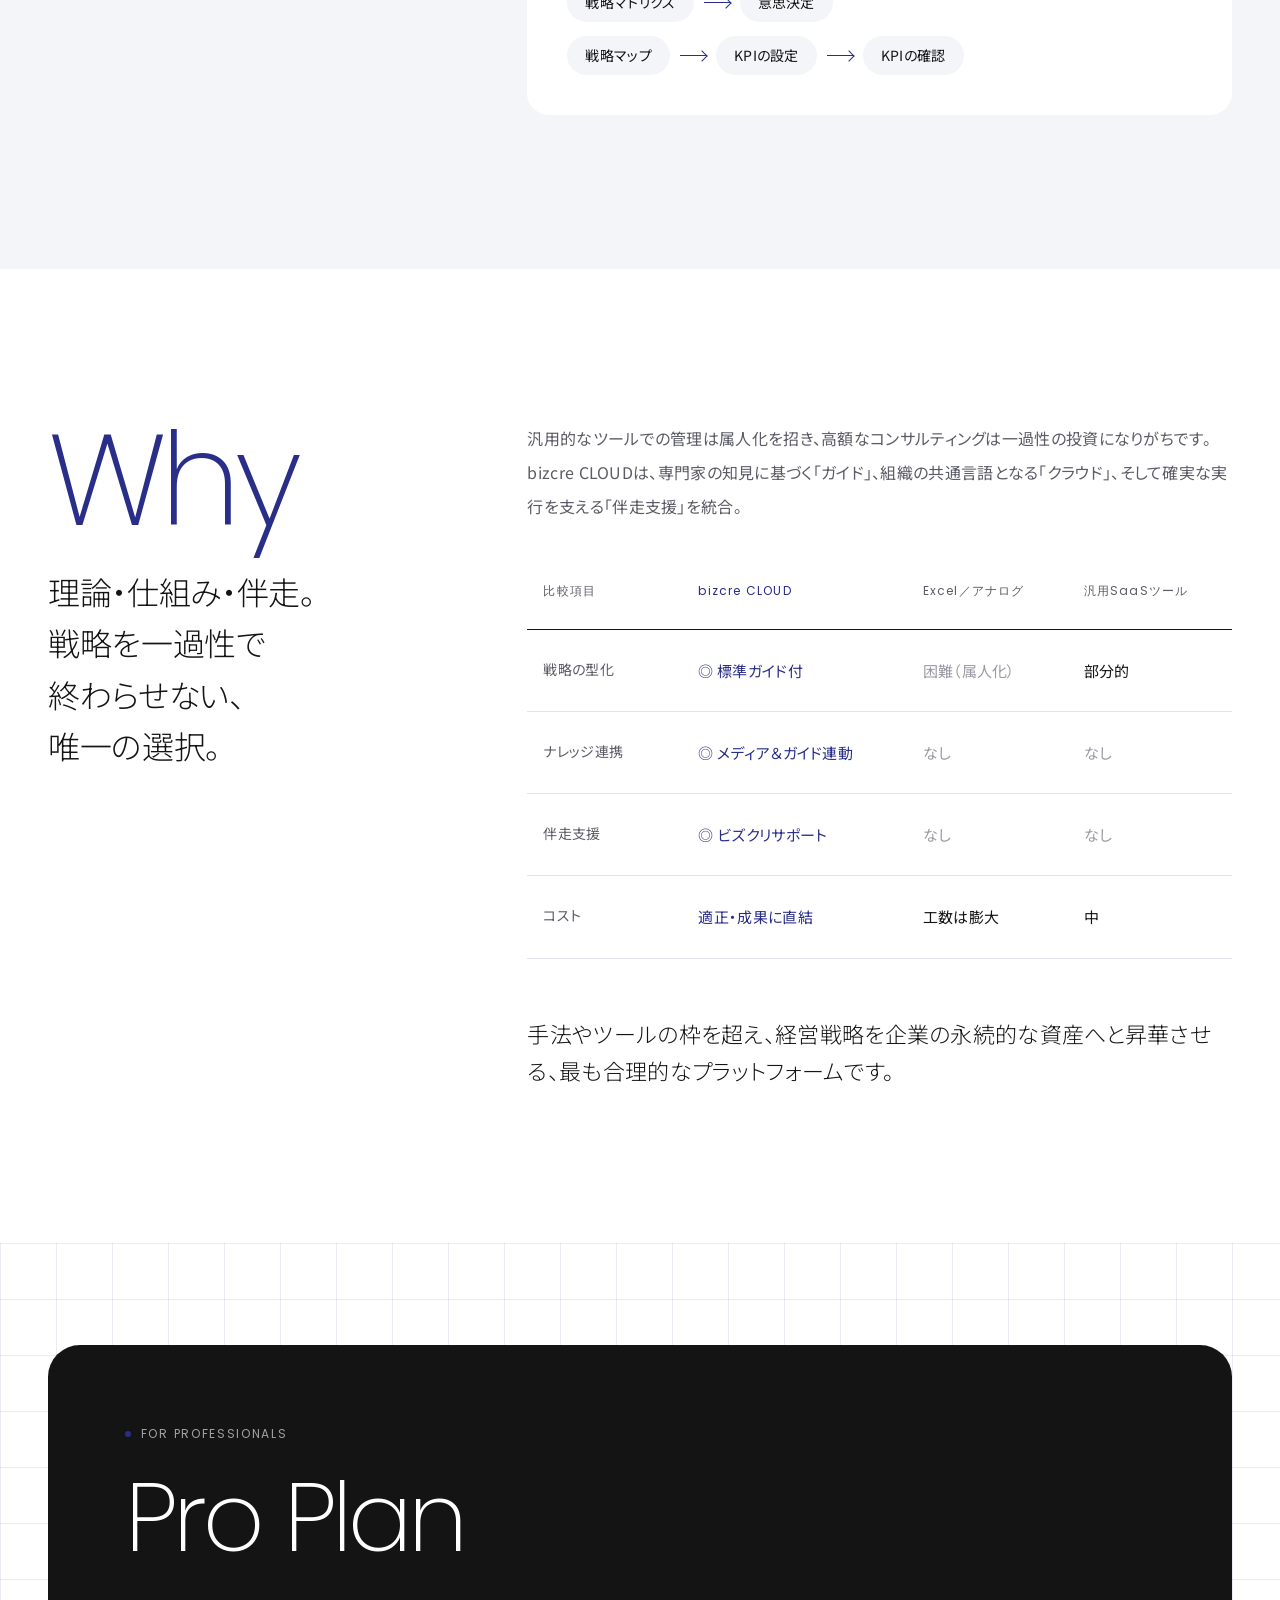
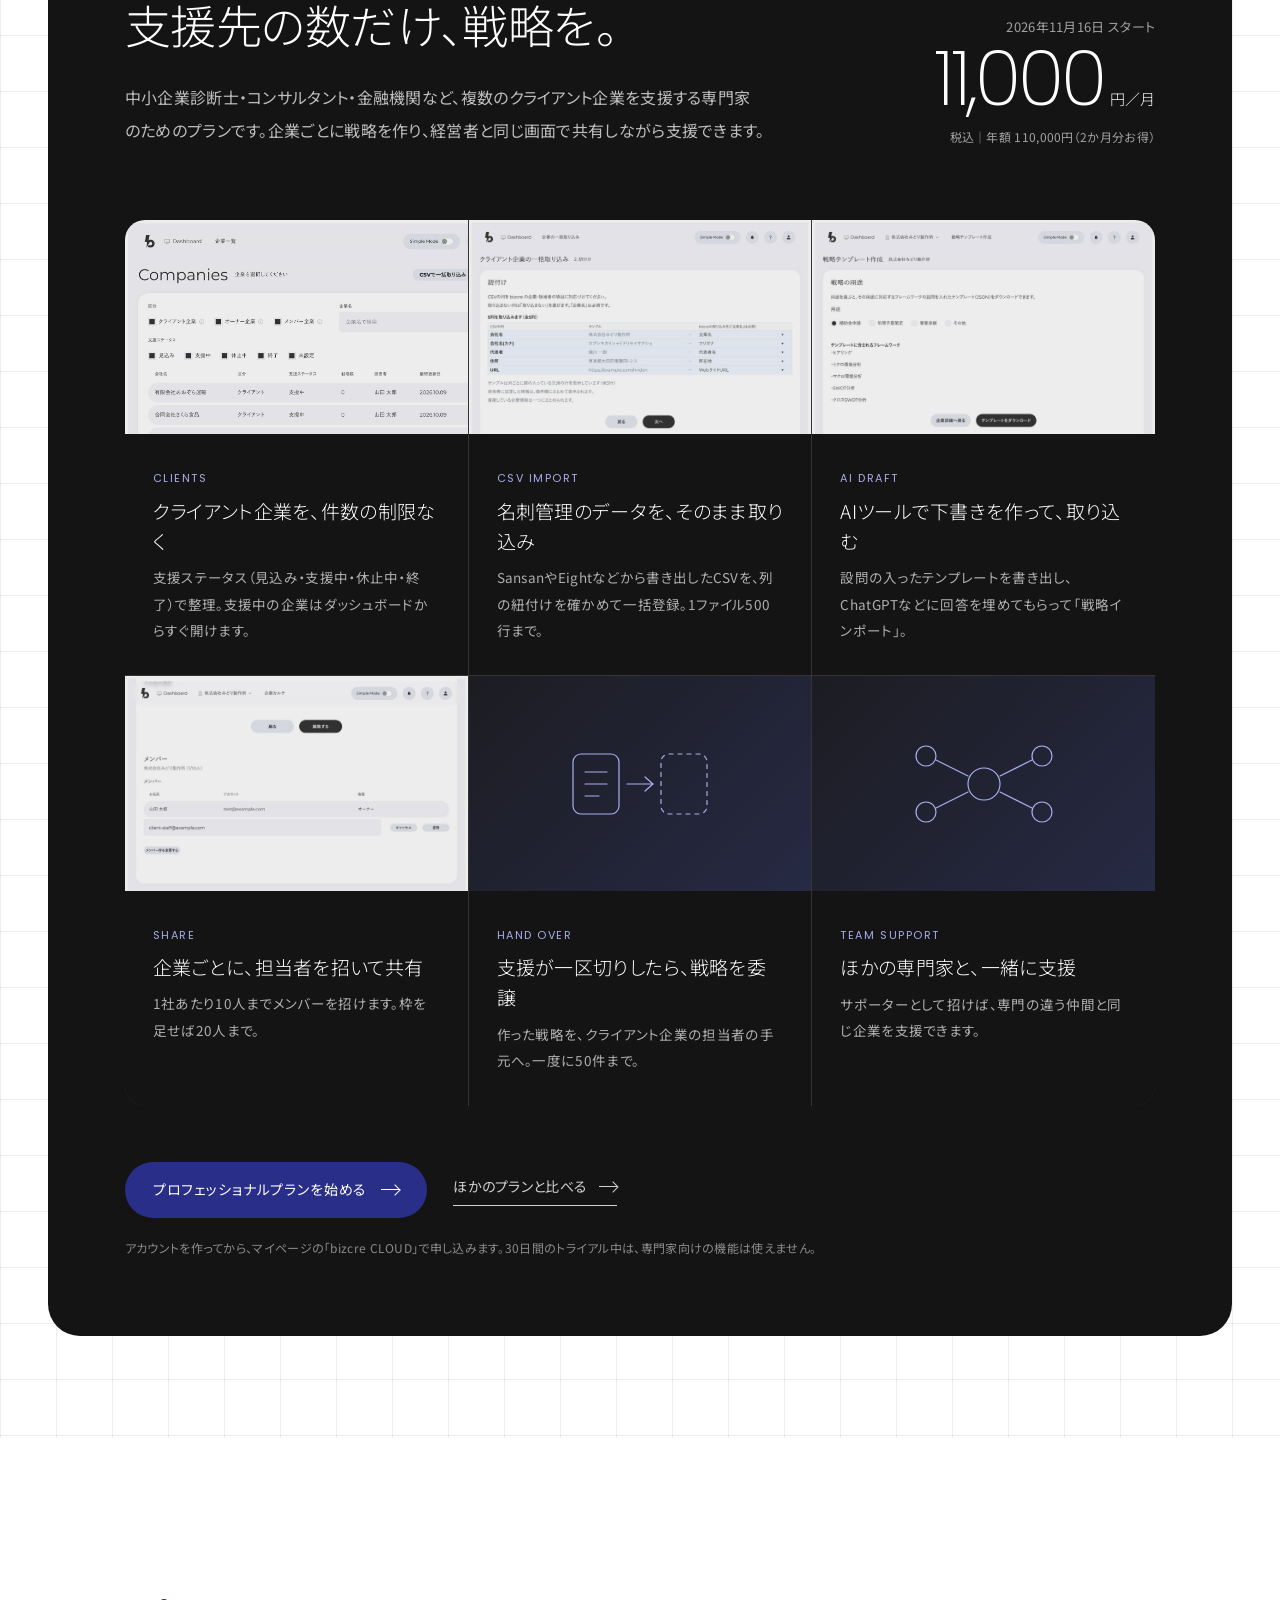
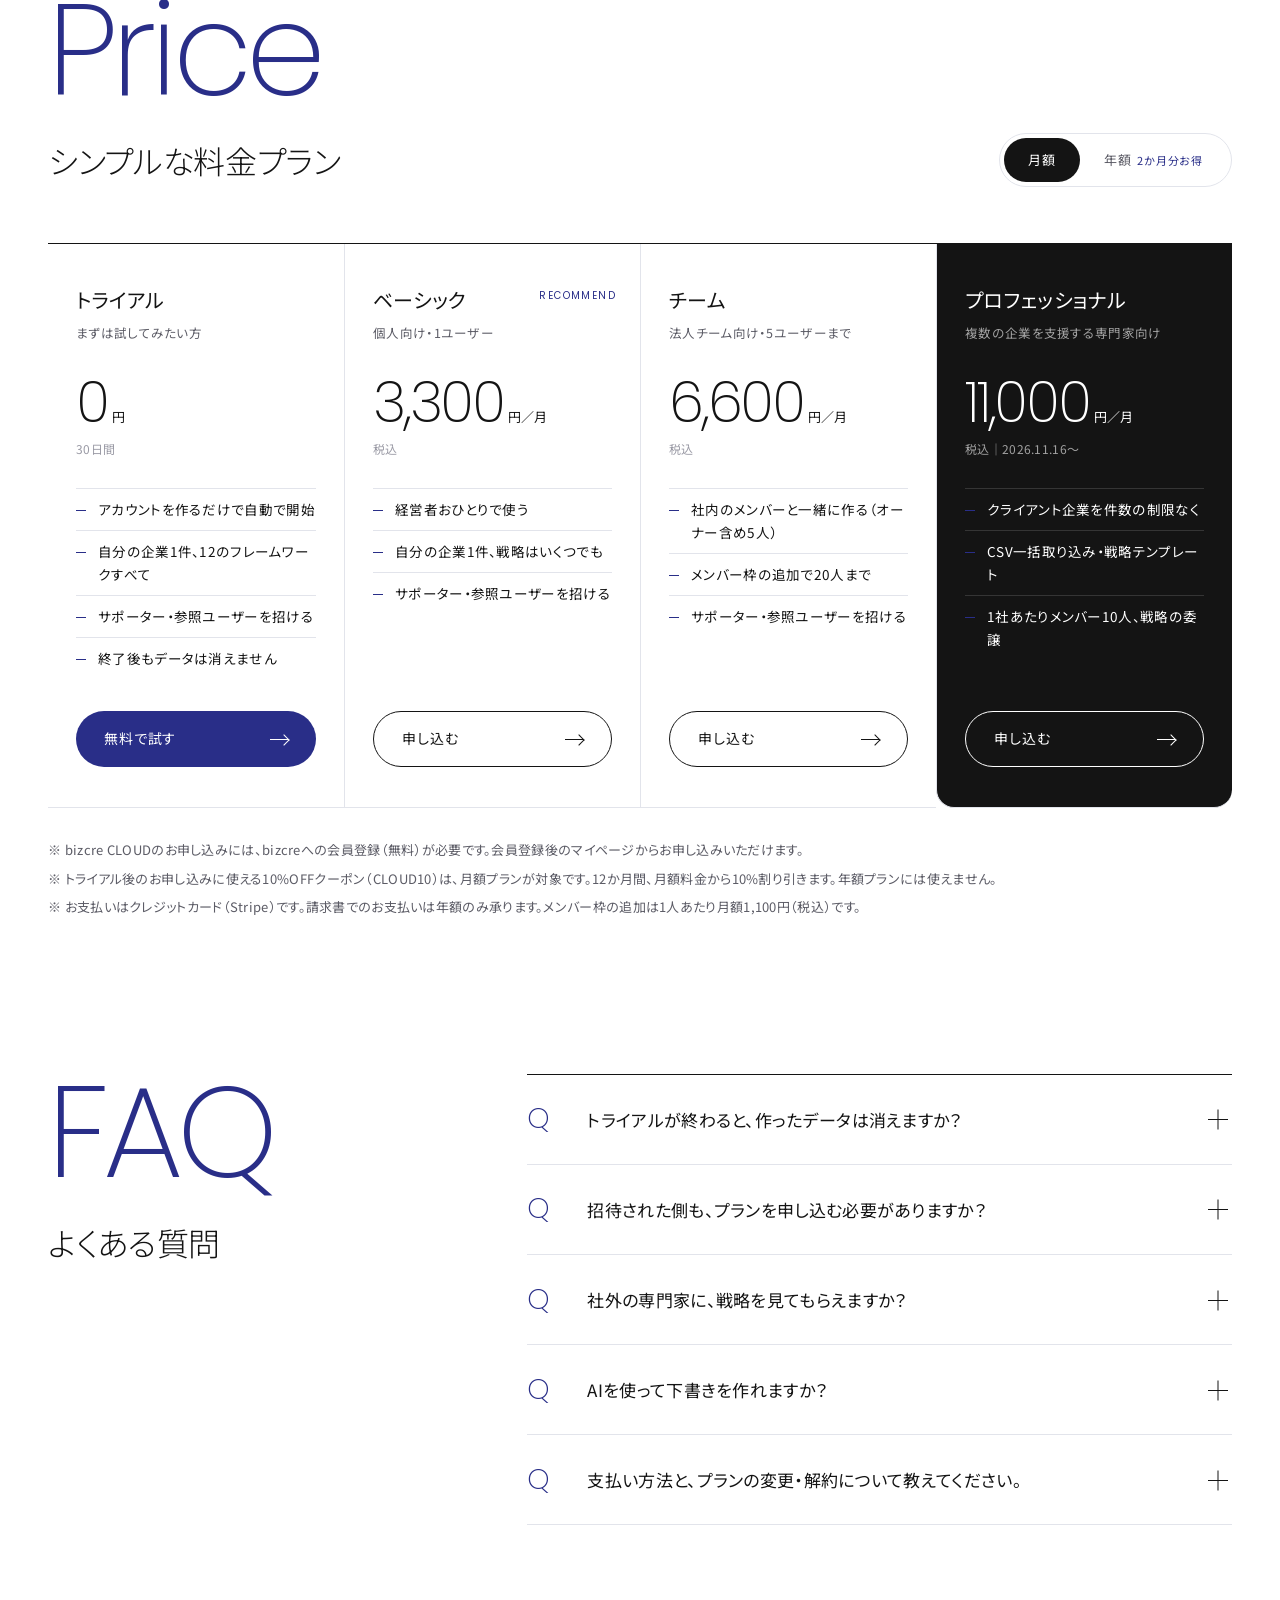
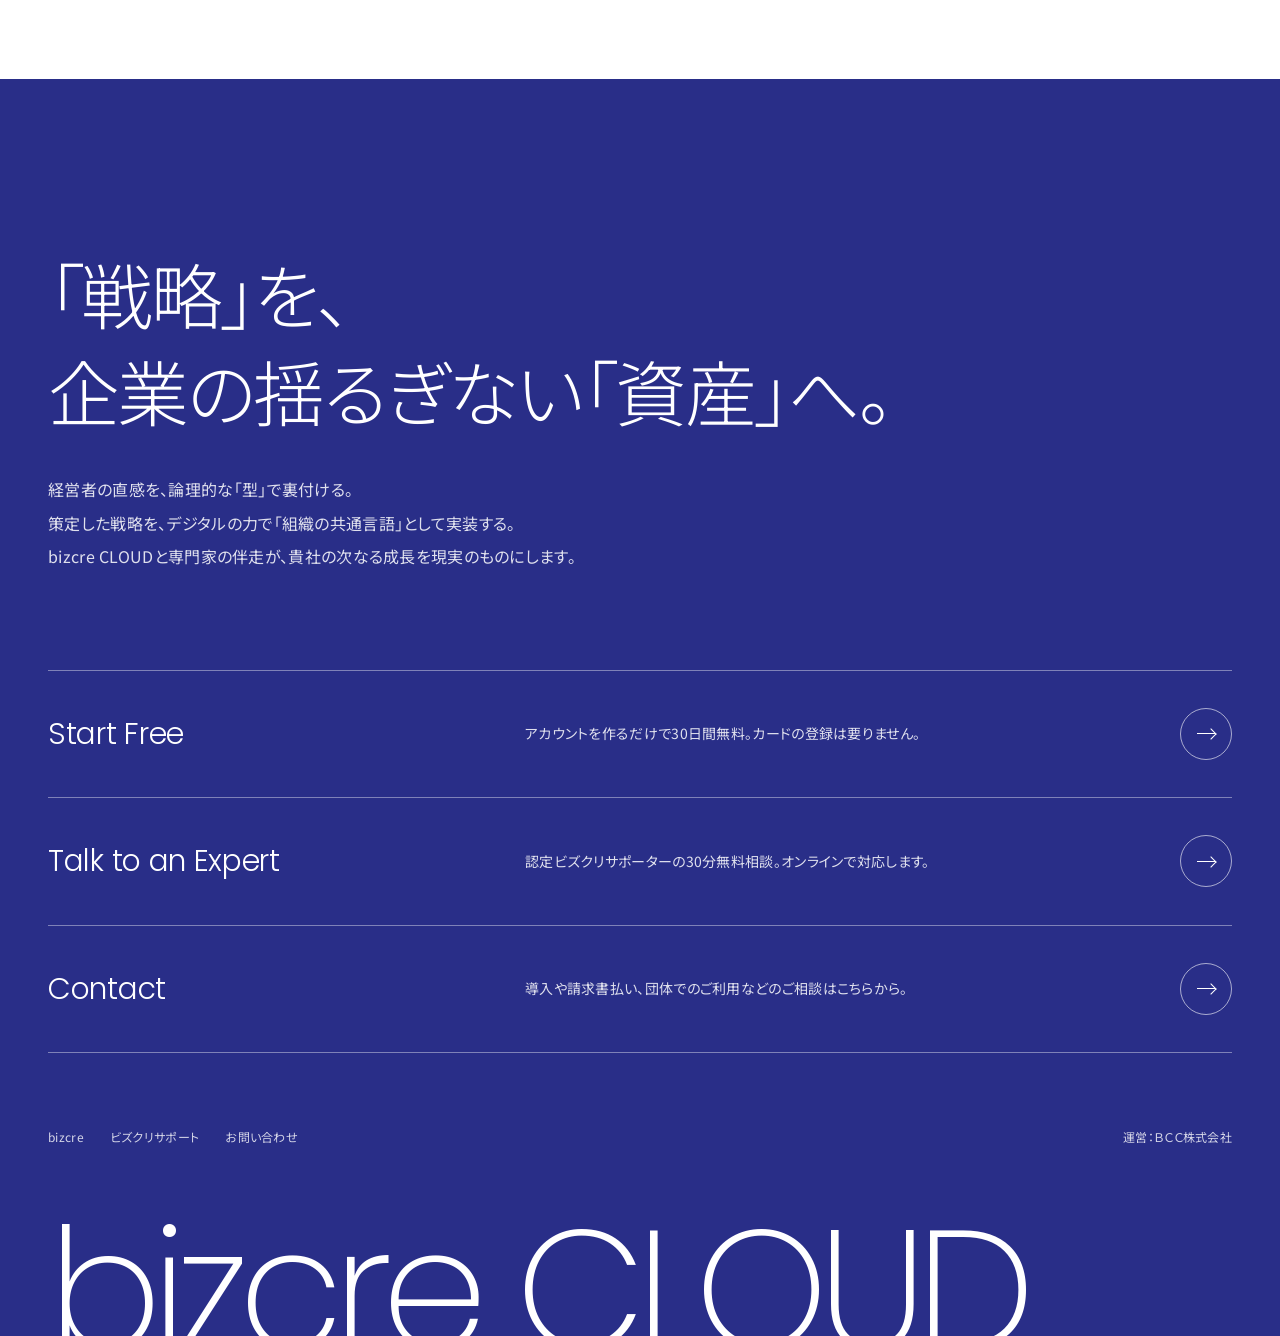
==== commit 3c683bbe: "cloudlp: トライアル後10%OFFクーポンの固定カードを追加（コードはダミー） Co-Authored-By: Claude Opus 5.5 <noreply@anthropic.com> " ====
--- a/cloudlp/index.html
+++ b/cloudlp/index.html
@@ -265,6 +265,24 @@
 .ft nav{display:flex;gap:26px;flex-wrap:wrap}
 .ft .mark{font-family:var(--en);font-weight:200;font-size:clamp(56px,13.2vw,200px);line-height:.78;letter-spacing:-.06em;margin-top:56px;white-space:nowrap;transform:translateY(.12em)}
 
+/* クーポン（固定カード） */
+.coupon{position:fixed;right:24px;bottom:24px;z-index:55;width:320px;background:var(--ink);color:#fff;border-radius:20px;padding:22px 22px 20px;box-shadow:0 30px 60px -30px rgba(10,12,40,.6);transform:translateY(calc(100% + 40px));opacity:0;transition:transform .6s var(--ease),opacity .4s}
+.coupon.on{transform:none;opacity:1}
+.coupon .x{position:absolute;top:12px;right:12px;width:30px;height:30px;border:0;background:none;color:rgba(255,255,255,.6);cursor:pointer;font-size:0}
+.coupon .x::before,.coupon .x::after{content:"";position:absolute;left:8px;right:8px;top:50%;height:1px;background:currentColor;transform:rotate(45deg)}
+.coupon .x::after{transform:rotate(-45deg)}
+.coupon .x:hover{color:#fff}
+.coupon .k{font-family:var(--en);font-size:11px;letter-spacing:.16em;color:#A9ADEB}
+.coupon .t{display:flex;align-items:baseline;gap:10px;margin-top:6px}
+.coupon .t b{font-family:var(--en);font-weight:200;font-size:56px;line-height:1;letter-spacing:-.04em}
+.coupon .t b small{font-size:24px;letter-spacing:0;margin-left:2px}
+.coupon .t span{font-size:13px;line-height:1.6}
+.coupon .code{display:flex;align-items:center;justify-content:space-between;margin-top:16px;border:1px dashed rgba(255,255,255,.4);border-radius:12px;padding:8px 8px 8px 16px}
+.coupon .code span{font-family:var(--en);font-weight:400;font-size:18px;letter-spacing:.14em}
+.coupon .code button{border:0;background:#fff;color:var(--ink);font:inherit;font-size:12px;letter-spacing:.06em;border-radius:999px;padding:7px 16px;cursor:pointer}
+.coupon .lead2{display:none}
+.coupon .n{font-size:11.5px;line-height:1.75;color:rgba(255,255,255,.65);margin-top:12px}
+
 /* スマホ固定CTA */
 .sp-cta{display:none}
 
@@ -295,6 +313,12 @@
   .sp-cta{display:block;position:fixed;left:12px;right:12px;bottom:12px;z-index:60;transform:translateY(130%);transition:transform .4s var(--ease)}
   .sp-cta.on{transform:none}
   .sp-cta .btn{width:100%;justify-content:center}
+  .coupon{left:12px;right:12px;bottom:80px;width:auto;padding:14px 16px;border-radius:16px;display:grid;grid-template-columns:auto 1fr;column-gap:14px;align-items:center}
+  .coupon .k,.coupon .n{display:none}
+  .coupon .t{margin:0;grid-row:1/3}.coupon .t b{font-size:40px}.coupon .t span{display:none}
+  .coupon .lead2{display:block;font-size:12px;line-height:1.5;padding-right:28px}
+  .coupon .code{margin-top:6px;padding:4px 4px 4px 12px}.coupon .code span{font-size:14px}.coupon .code button{padding:5px 12px}
+  .coupon .x{top:6px;right:6px}
 }
 @media (max-width:600px){
   body{font-size:14.5px}
@@ -528,6 +552,7 @@
   </div>
   <div class="pnotes small">
     <p>※ bizcre CLOUDのお申し込みには、bizcreへの会員登録（無料）が必要です。会員登録後のマイページからお申し込みいただけます。</p>
+    <p>※ トライアル後のお申し込みに使える10%OFFクーポン（CLOUD10）は、月額プランが対象です。12か月間、月額料金から10%割り引きます。年額プランには使えません。</p>
     <p>※ お支払いはクレジットカード（Stripe）です。請求書でのお支払いは年額のみ承ります。メンバー枠の追加は1人あたり月額1,100円（税込）です。</p>
   </div>
 </div></section>
@@ -562,6 +587,14 @@
 </section>
 </main>
 
+<aside class="coupon" id="coupon" aria-label="10%OFFクーポン">
+  <button class="x" type="button" aria-label="閉じる">閉じる</button>
+  <p class="k">COUPON｜AFTER TRIAL</p>
+  <div class="t"><b>10<small>%</small></b><span>OFF<br>月額料金が12か月間</span></div>
+  <p class="lead2">トライアル後のお申し込みで、月額料金が12か月間10%OFF</p>
+  <div class="code"><span id="cpcode">CLOUD10</span><button type="button" id="cpbtn">コピー</button></div>
+  <p class="n">30日間のトライアル後、月額プランのお申し込み時に決済ページで入力してください。月々のお支払いのまま、12か月間ずっと10%OFF。2027年3月31日まで。</p>
+</aside>
 <div class="sp-cta" id="spcta"><a class="btn btn-p js-signup" data-pos="sp_fixed" href="#">無料で今すぐ試してみる<span class="ar"></span></a></div>
 
 <script>
@@ -569,6 +602,16 @@
   var hd=document.getElementById('hd'),sp=document.getElementById('spcta');
   function onScroll(){var y=scrollY;hd.classList.toggle('on',y>30);sp.classList.toggle('on',y>innerHeight*.9&&(innerHeight+y)<document.body.scrollHeight-500);}
   addEventListener('scroll',onScroll,{passive:true});onScroll();
+  // クーポンの固定カード：ヒーローを過ぎたら出し、最後の青い面では隠す。閉じたらこの訪問中は出さない
+  var cp=document.getElementById('coupon'),closed=false;
+  try{closed=sessionStorage.getItem('bizcre_cp_closed')==='1';}catch(e){}
+  var endSec=document.querySelector('.end');
+  function cpShow(){if(closed){cp.classList.remove('on');return;}var y=scrollY,endTop=endSec.getBoundingClientRect().top;cp.classList.toggle('on',y>innerHeight*.9&&endTop>innerHeight*.6);}
+  addEventListener('scroll',cpShow,{passive:true});cpShow();
+  cp.querySelector('.x').addEventListener('click',function(){closed=true;try{sessionStorage.setItem('bizcre_cp_closed','1');}catch(e){}cpShow();});
+  document.getElementById('cpbtn').addEventListener('click',function(){var b=this,t=document.getElementById('cpcode').textContent;
+    function done(){b.textContent='コピーしました';setTimeout(function(){b.textContent='コピー';},1800);if(window.gtag)gtag('event','coupon_copy',{code:t});}
+    if(navigator.clipboard&&navigator.clipboard.writeText){navigator.clipboard.writeText(t).then(done,function(){});}else{done();}});
   var io=new IntersectionObserver(function(es){es.forEach(function(e){if(e.isIntersecting){e.target.classList.add('in');io.unobserve(e.target);}});},{threshold:.12,rootMargin:'0px 0px -40px 0px'});
   document.querySelectorAll('.rv').forEach(function(el){io.observe(el);});
   document.querySelectorAll('.toggle button').forEach(function(b){b.addEventListener('click',function(){
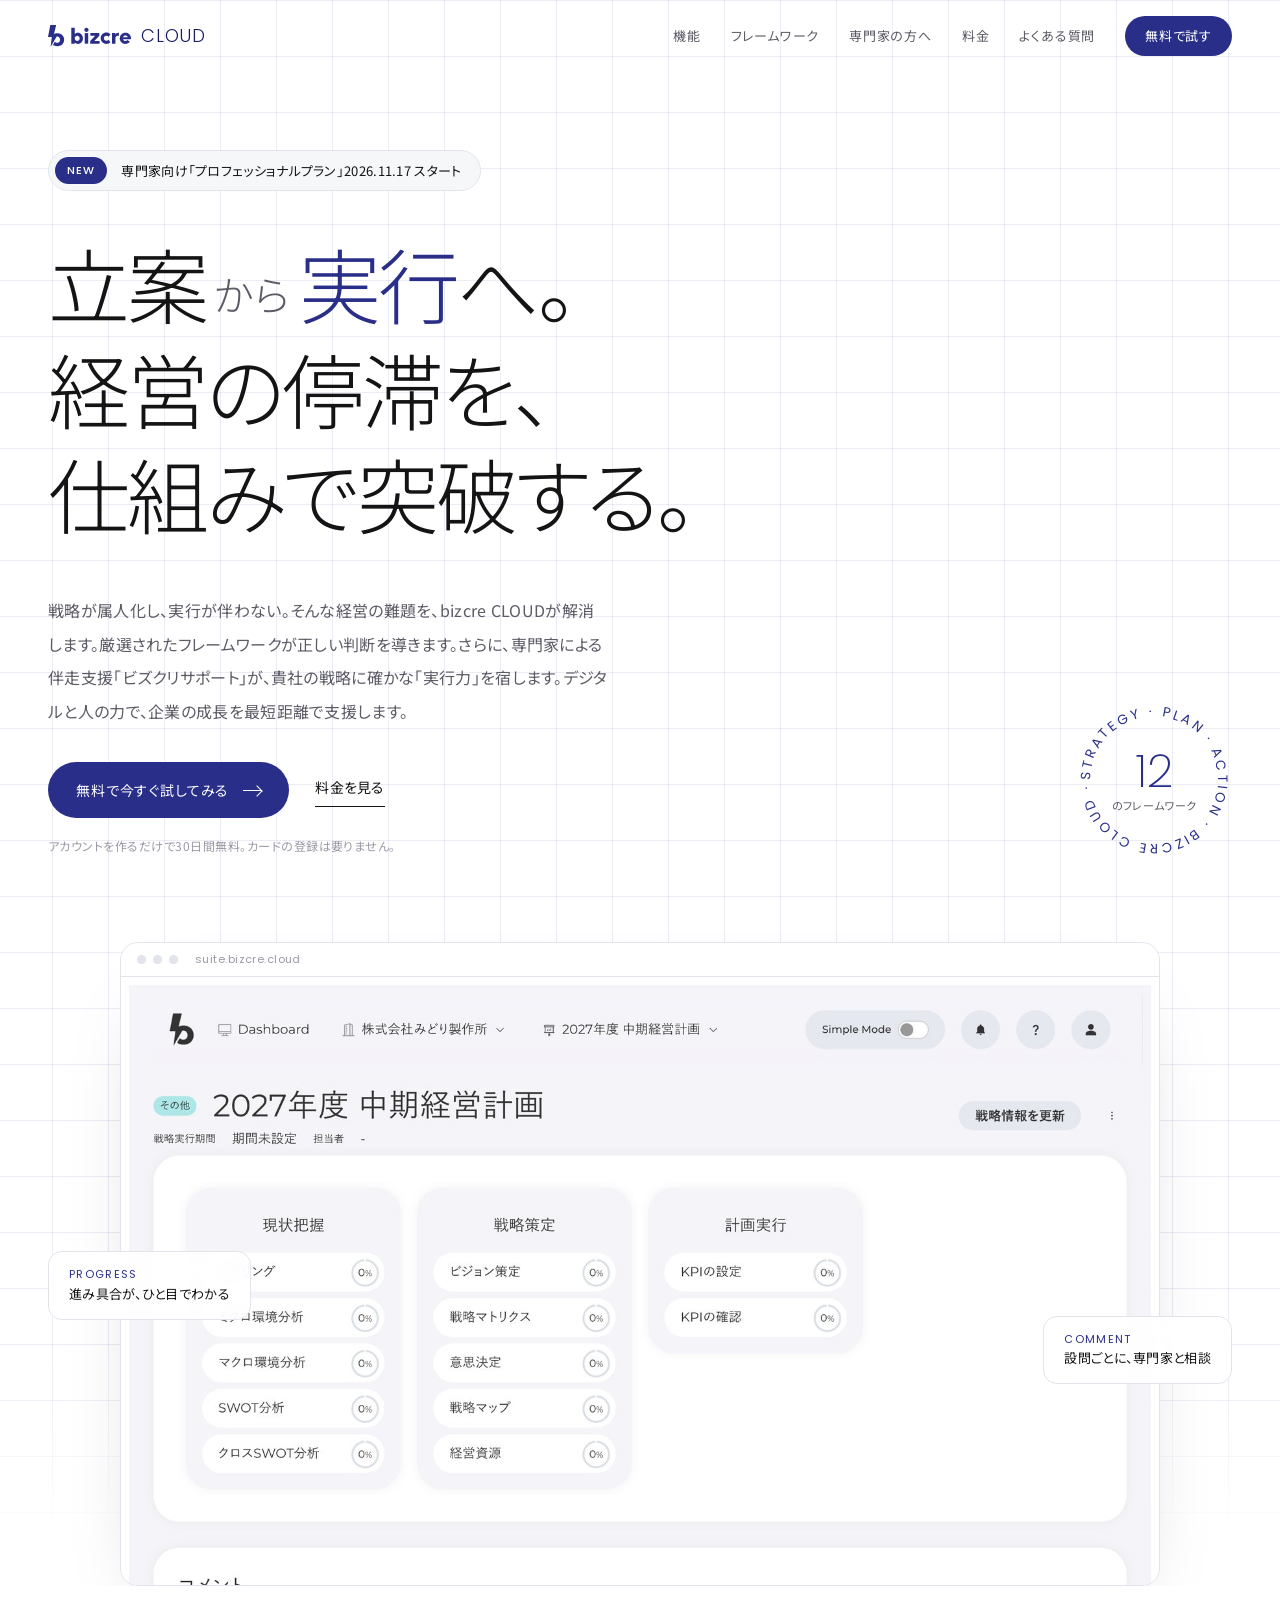
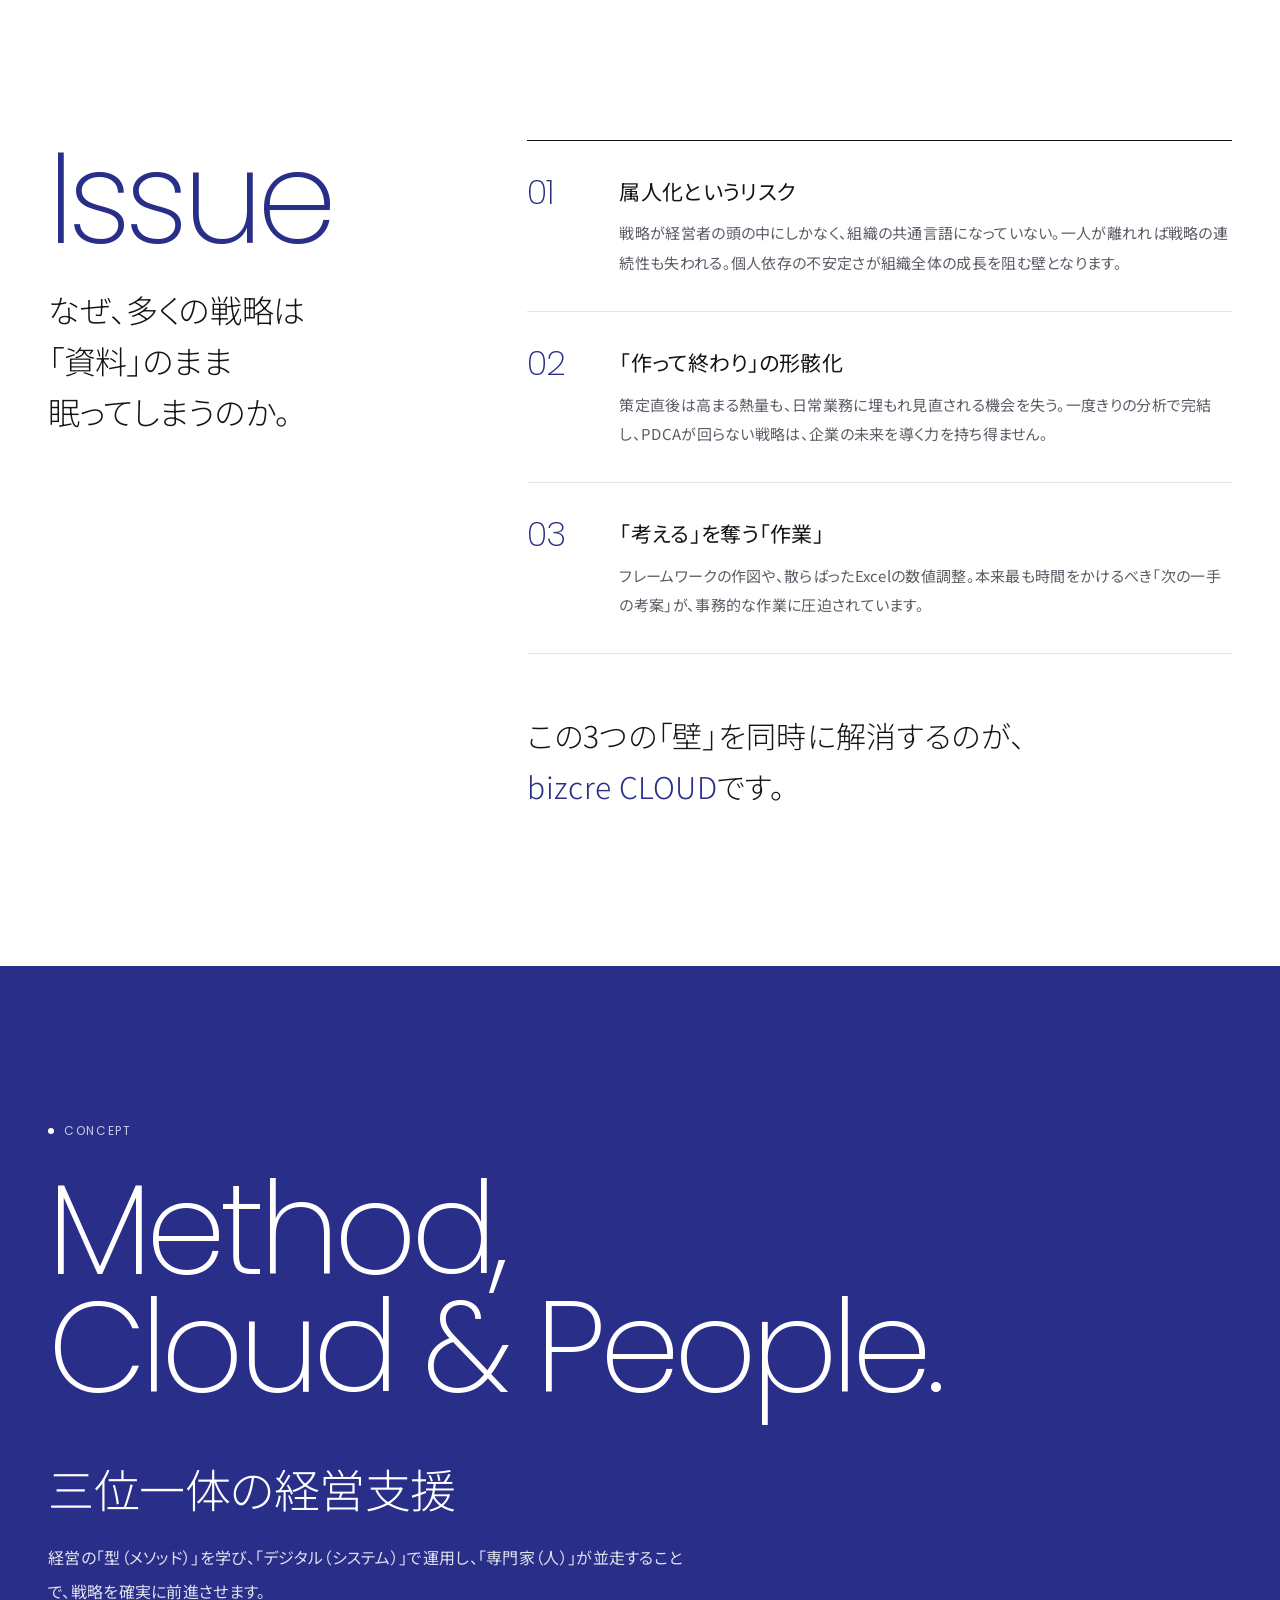
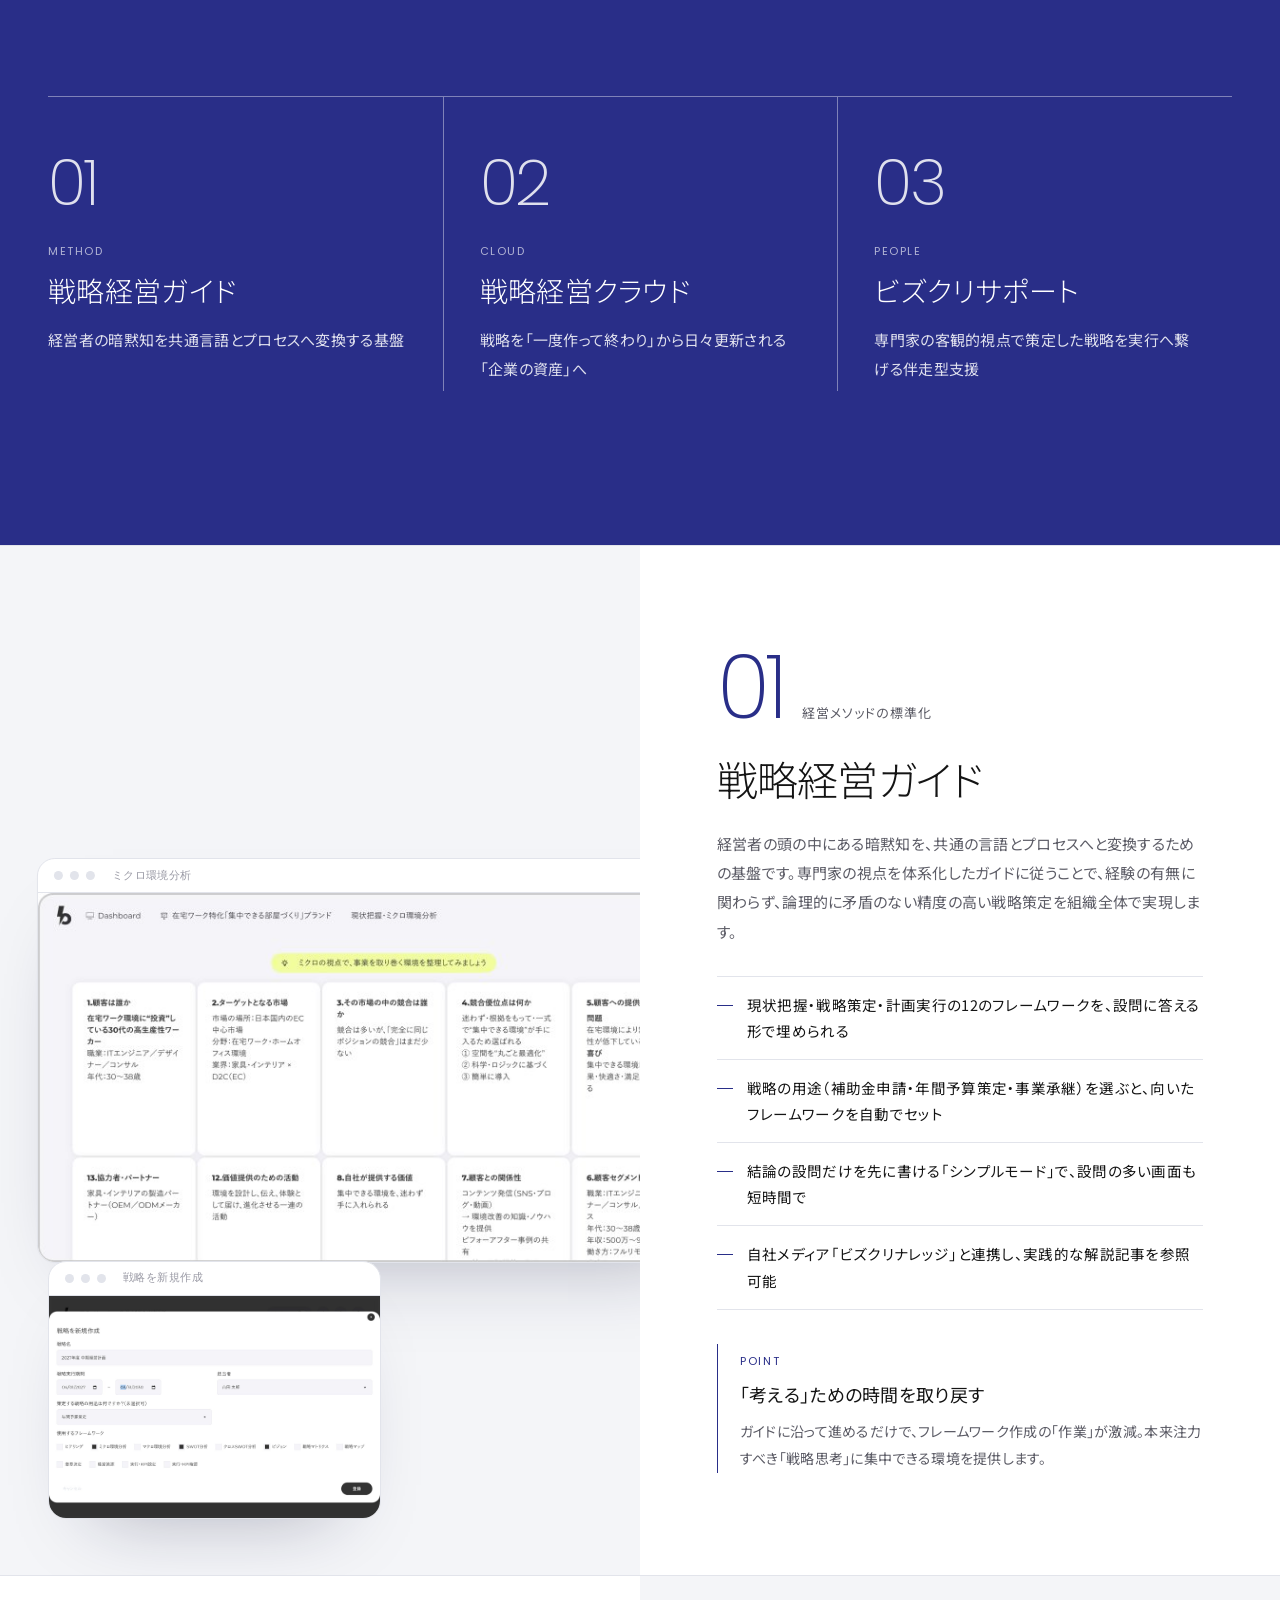
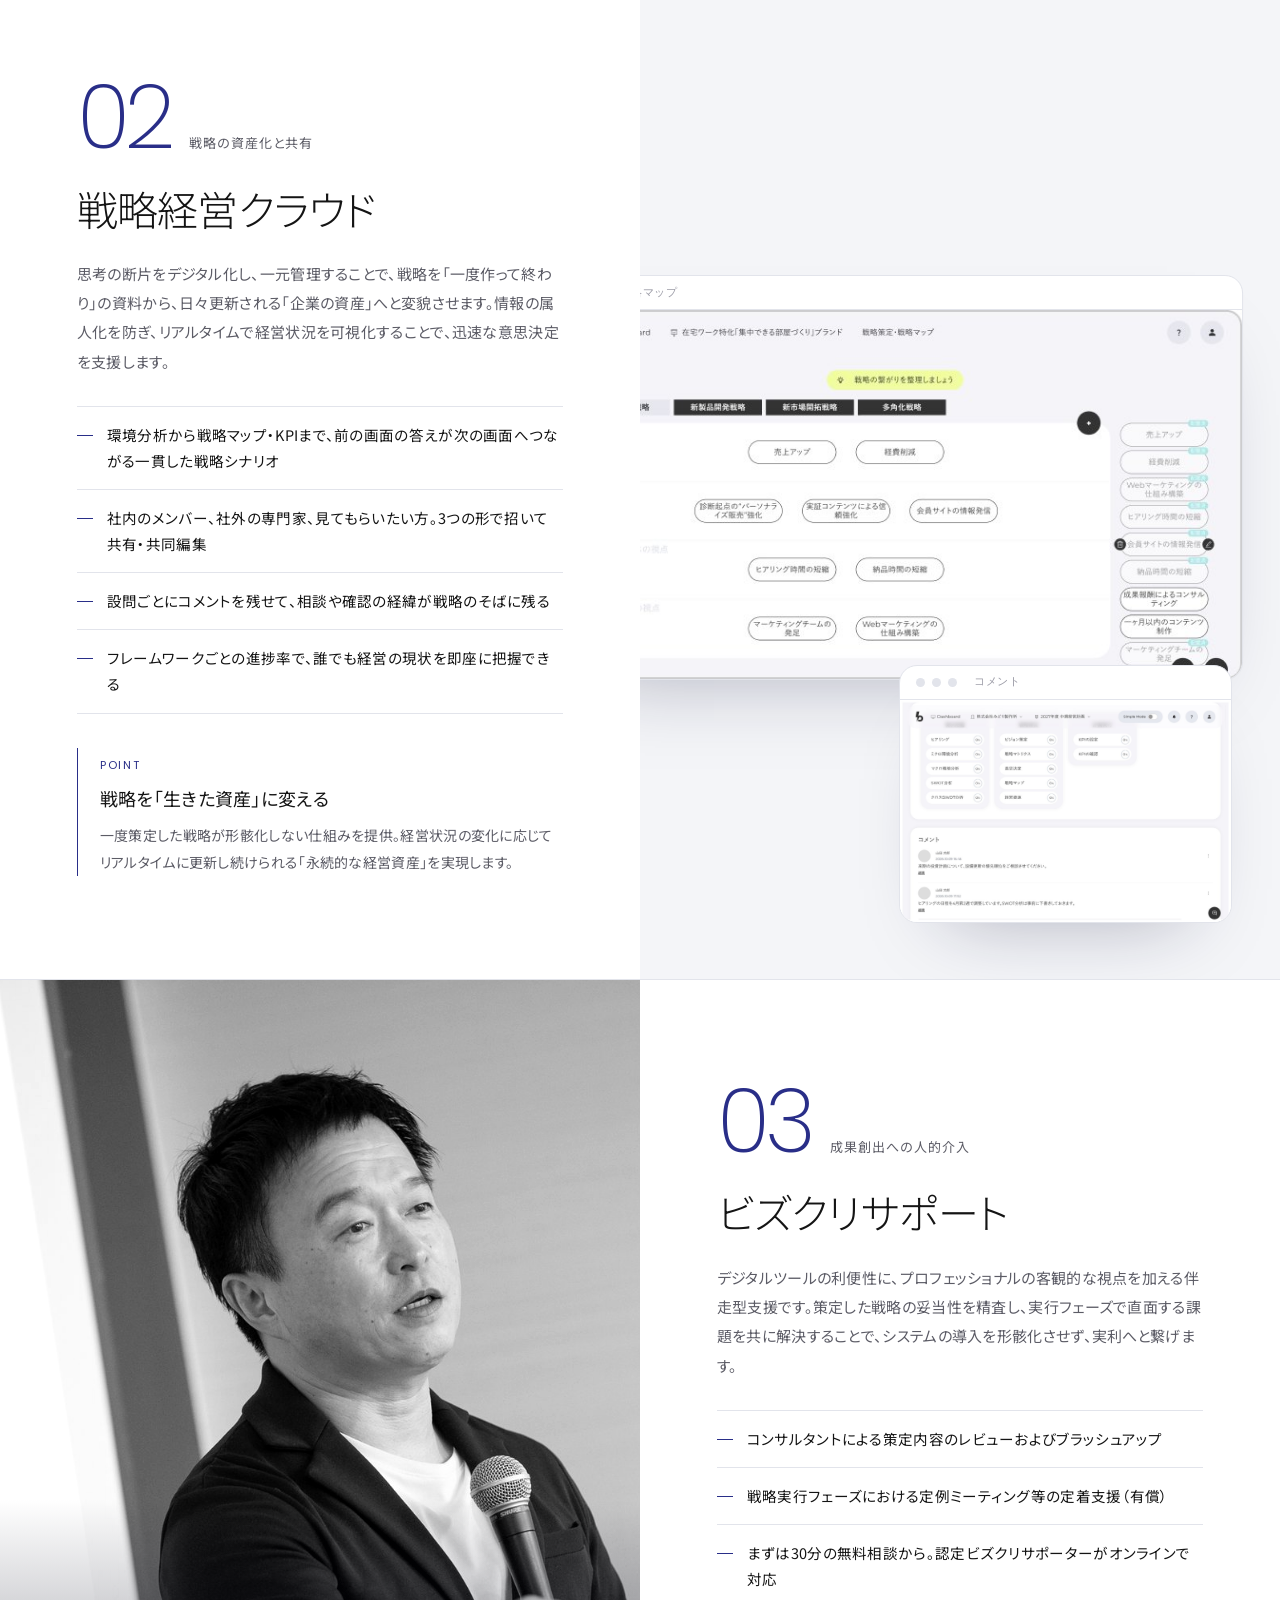
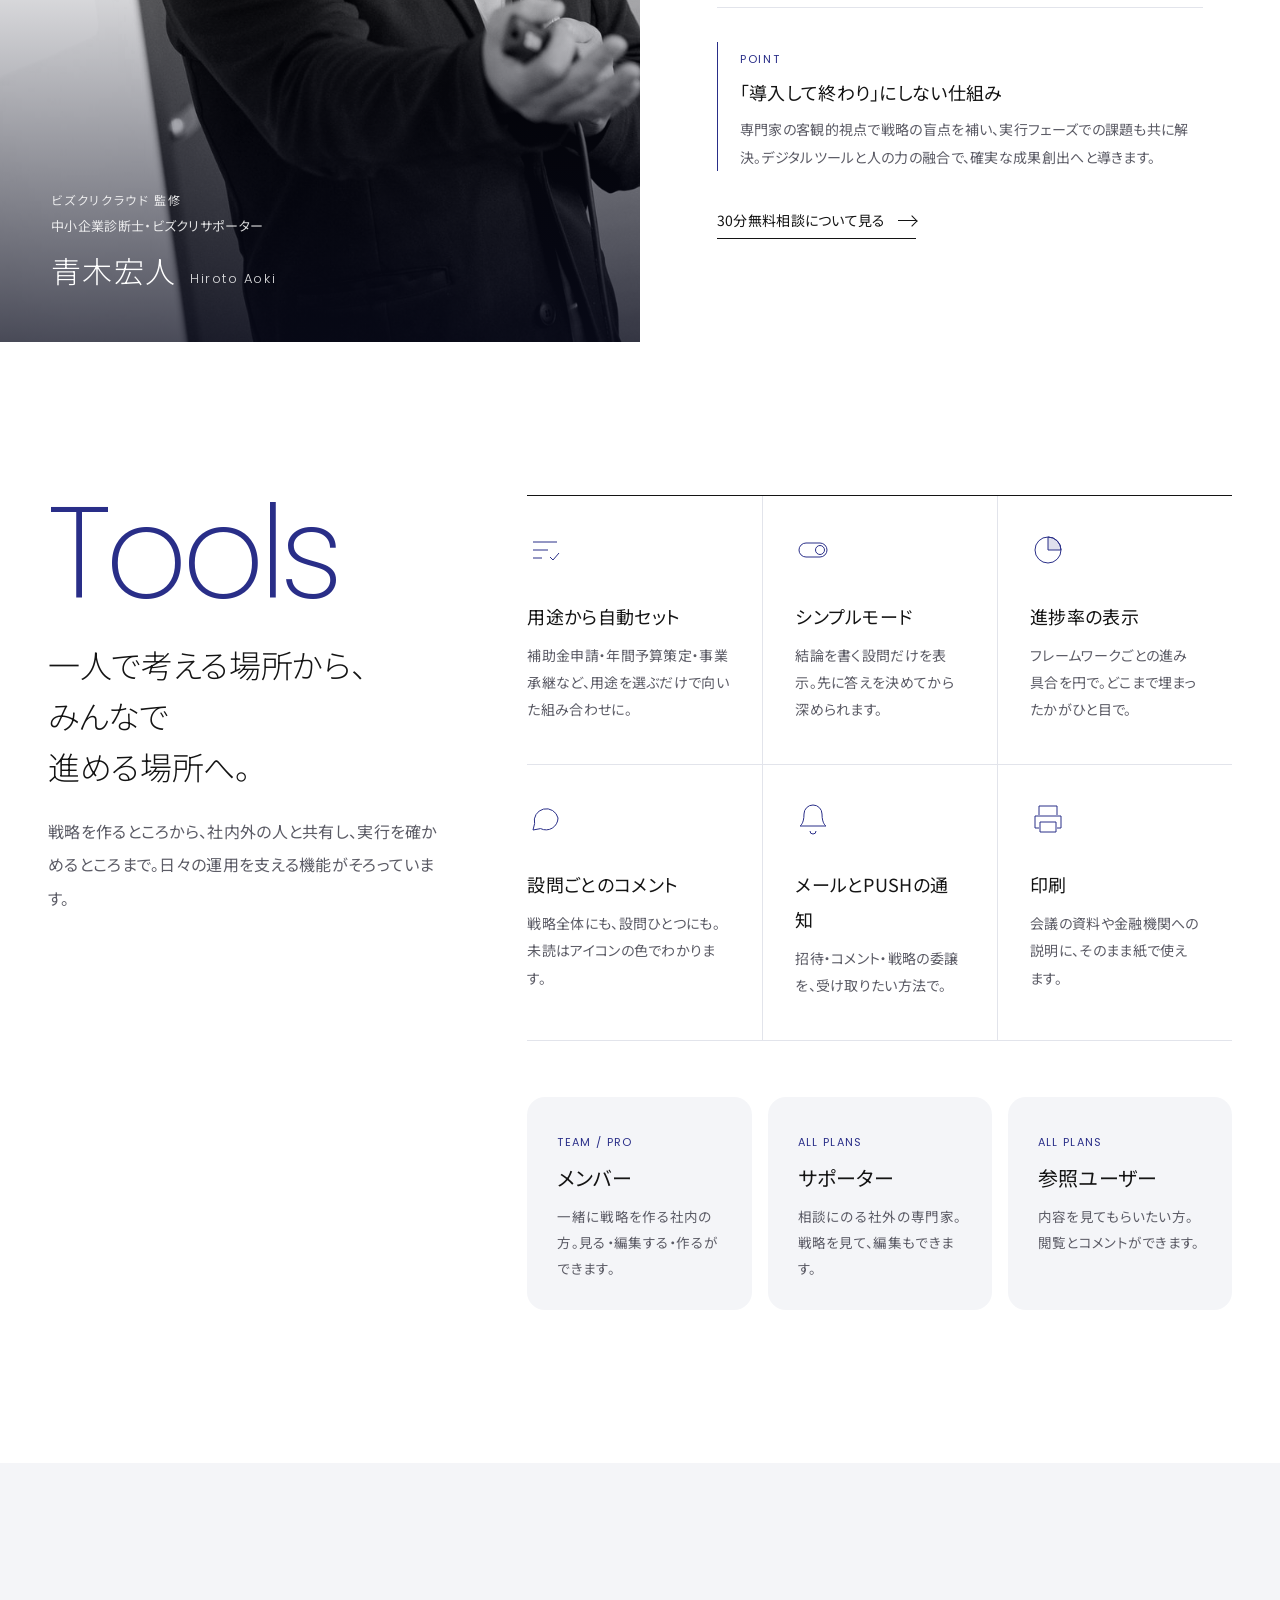
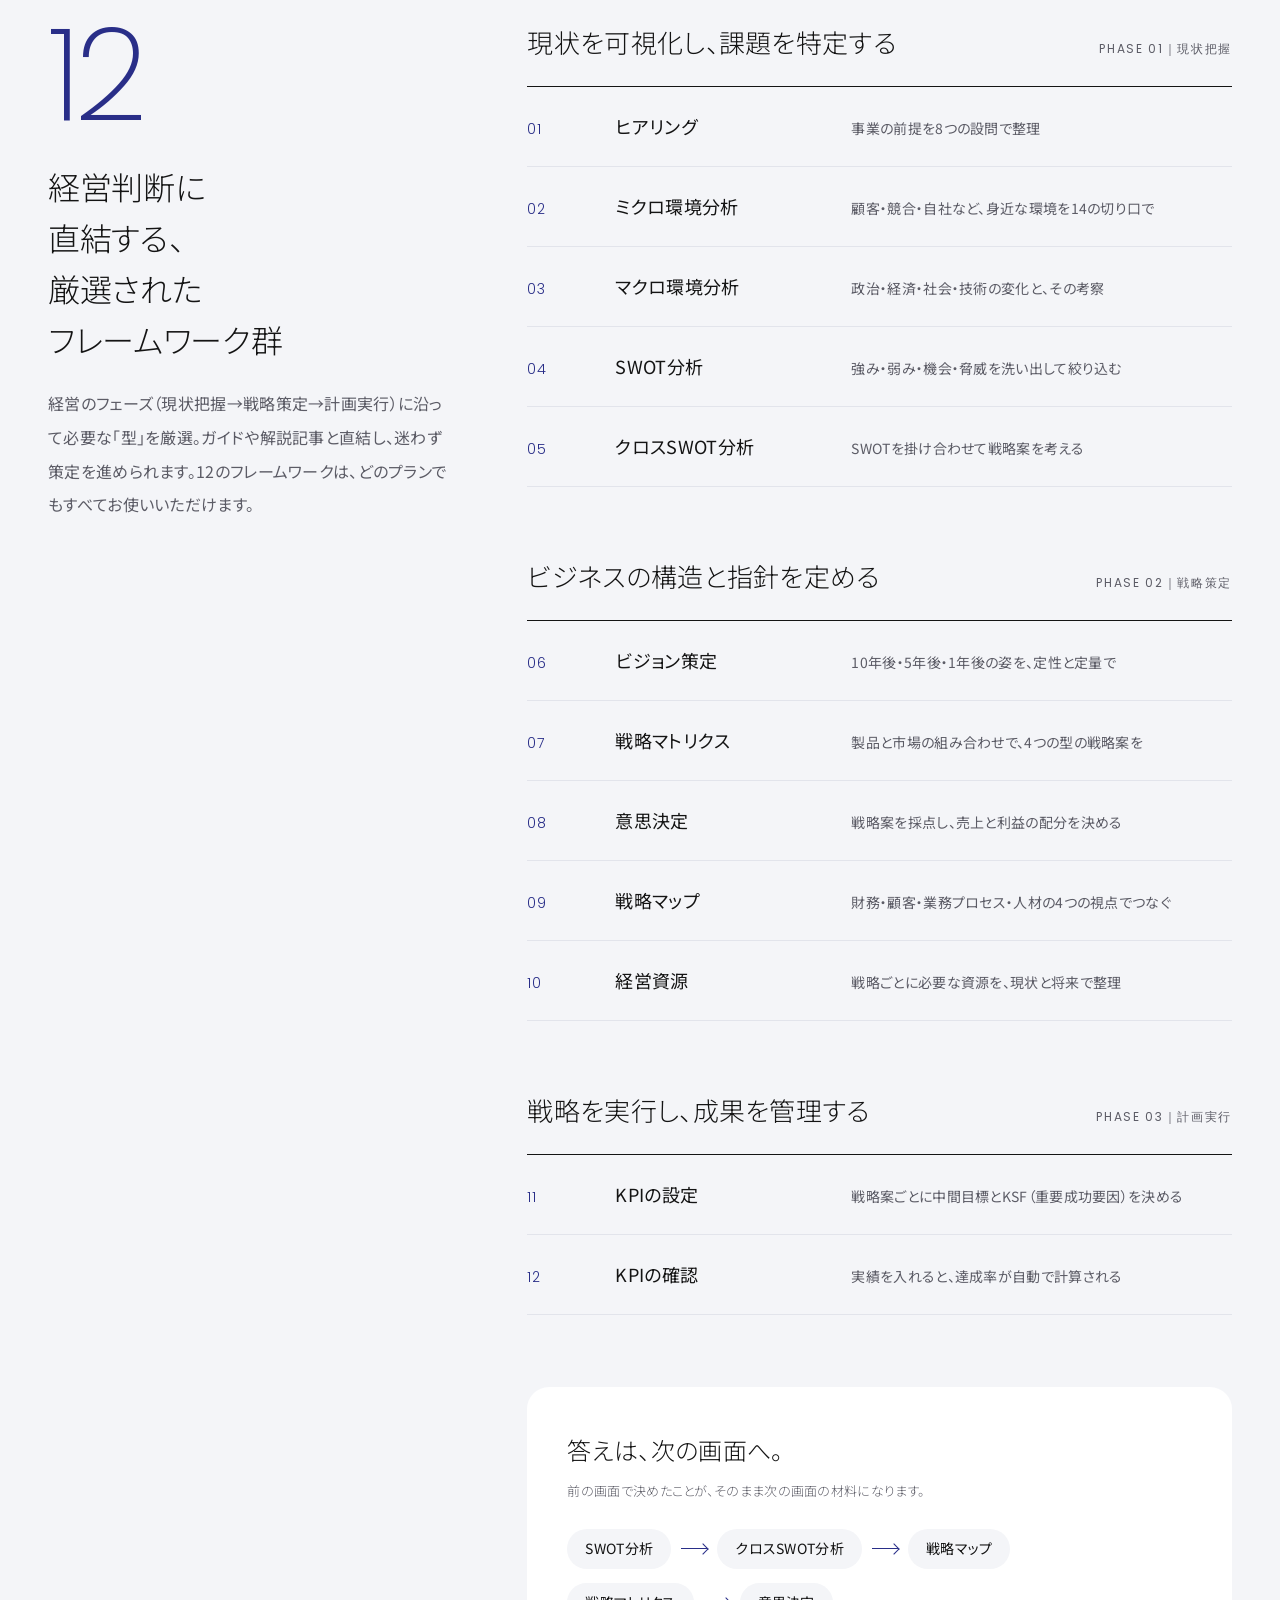
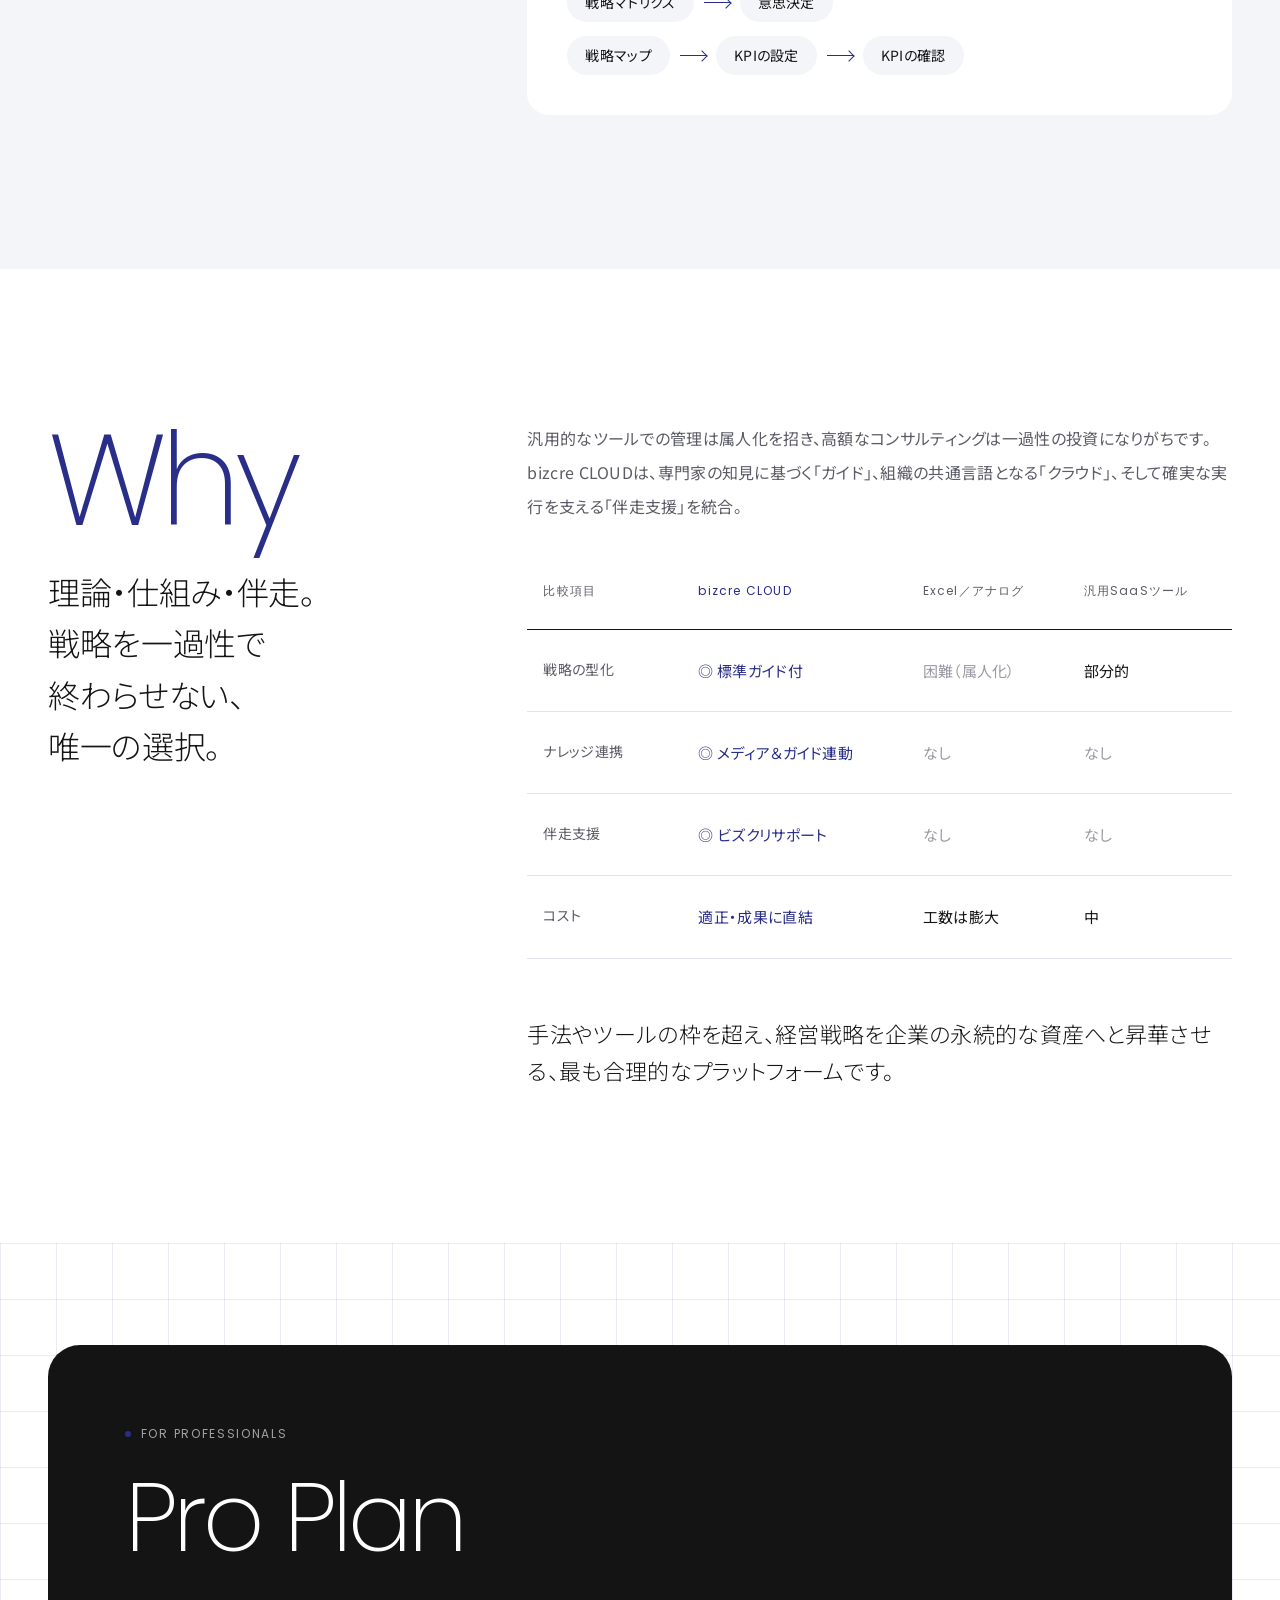
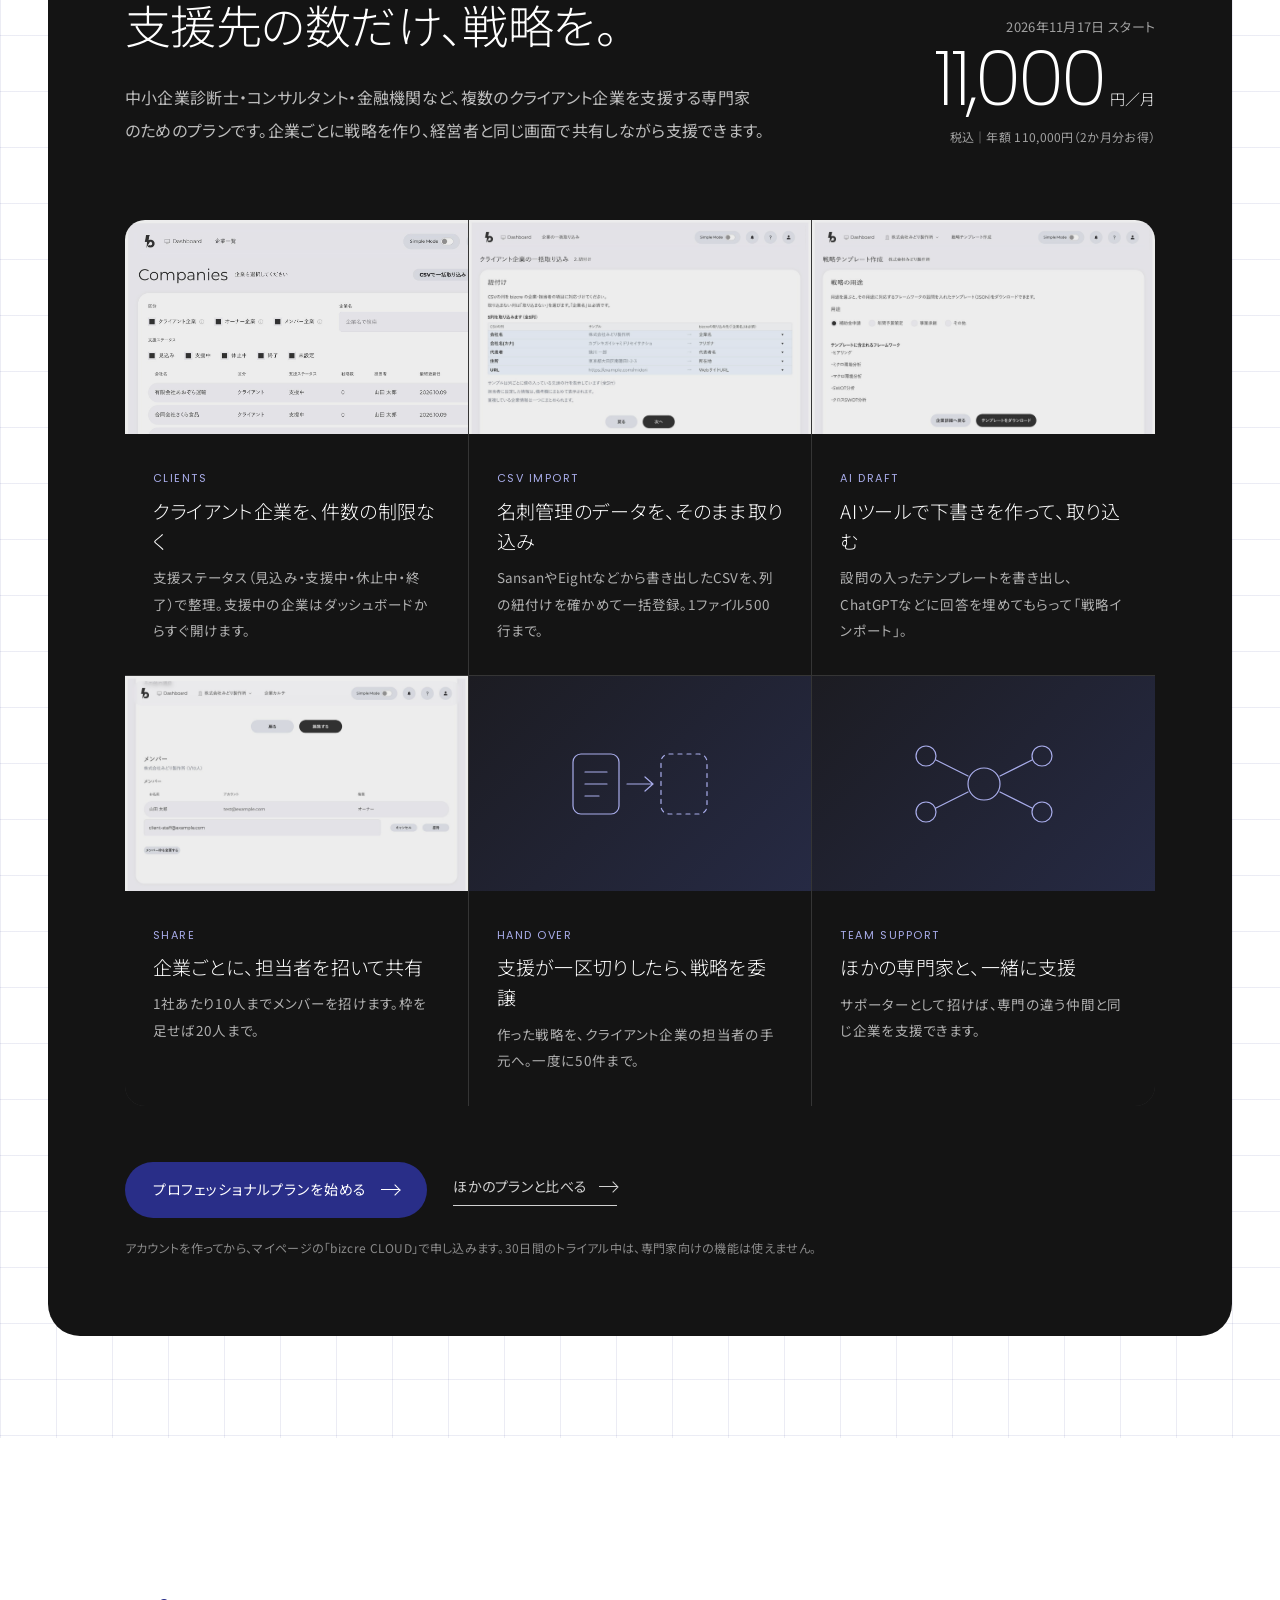
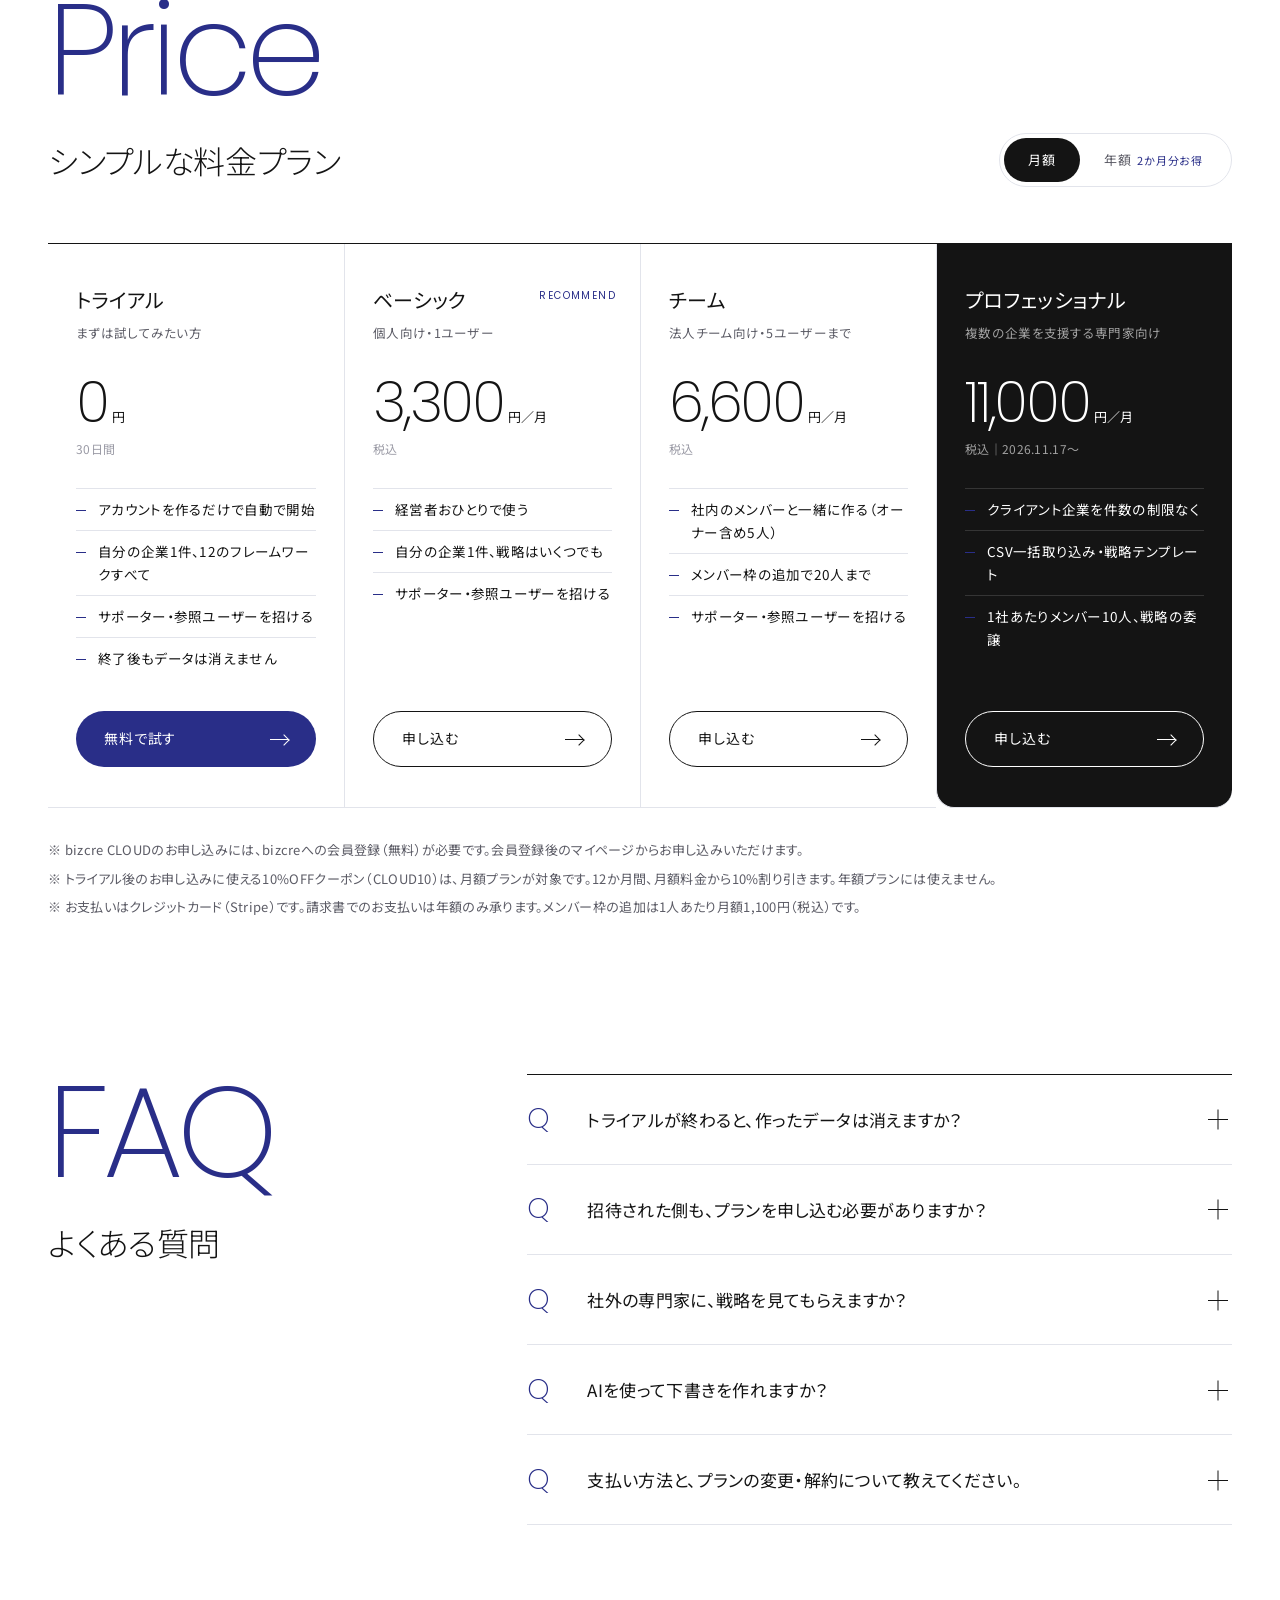
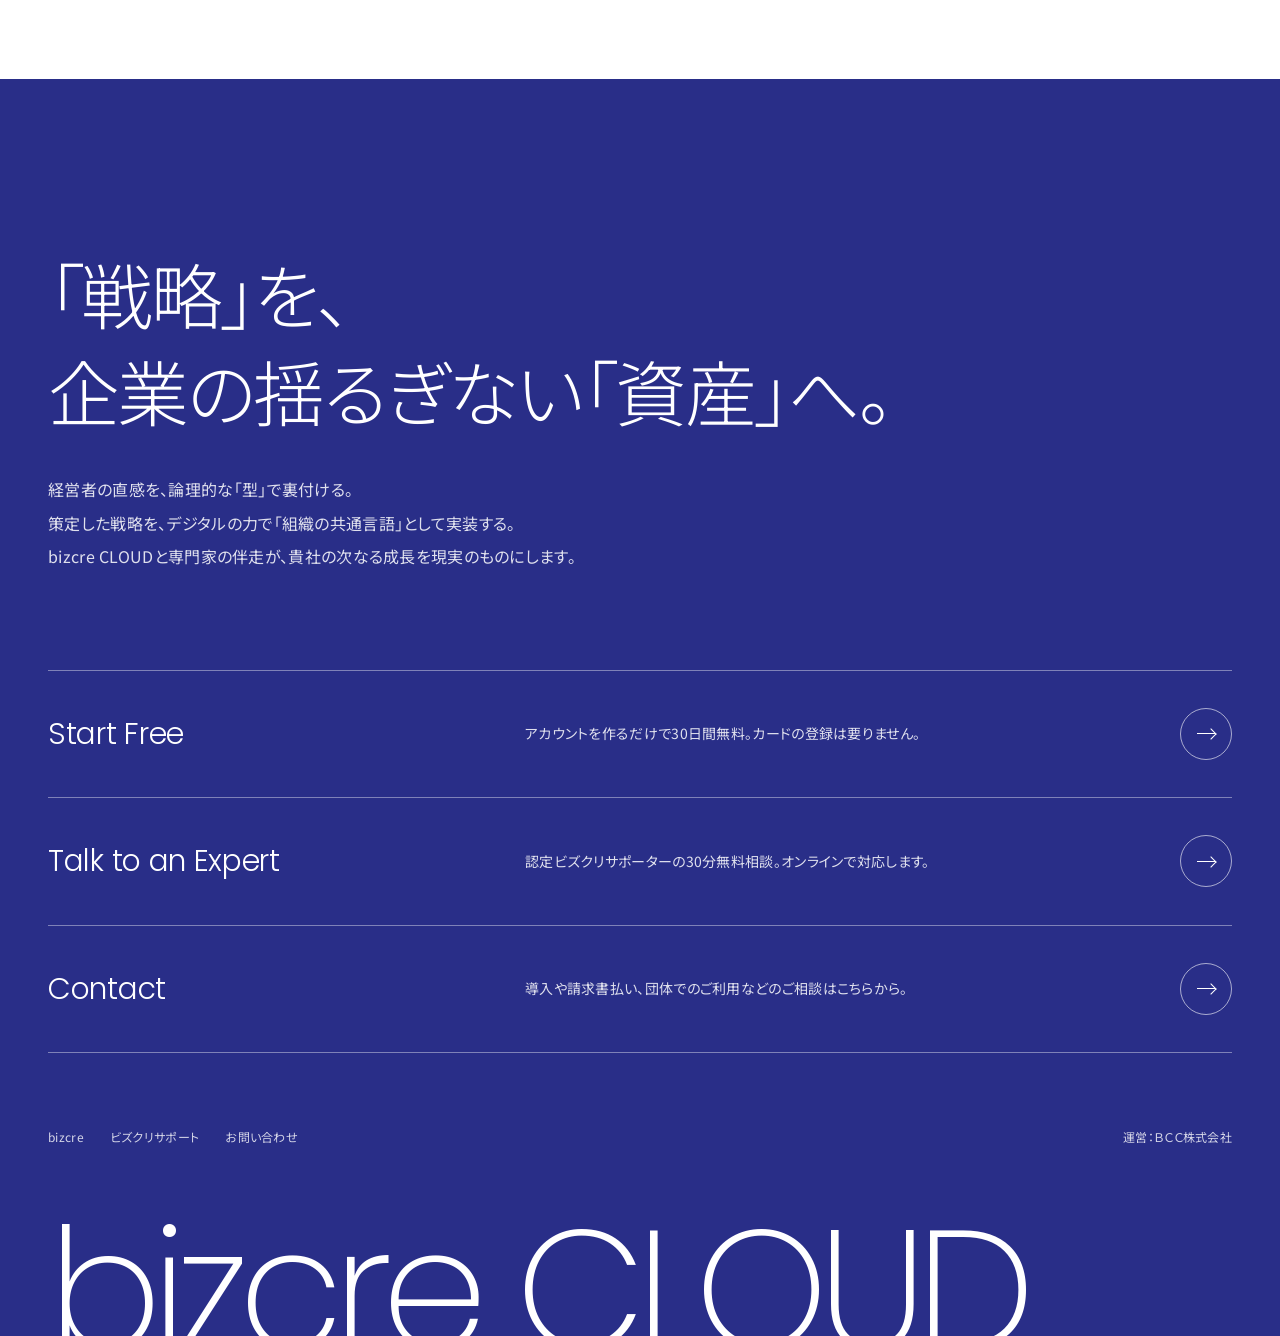
==== commit ed552df7: "cloudlp: プロフェッショナルプランの開始日を11.16→11.17に修正（3か所） Co-Authored-By: Claude Opus 5.5 <noreply@anthropic.com" ====
--- a/cloudlp/index.html
+++ b/cloudlp/index.html
@@ -347,7 +347,7 @@
 <!-- ヒーロー -->
 <section class="hero">
   <div class="wrap">
-    <a class="news rv" href="#pro"><b>NEW</b>専門家向け「プロフェッショナルプラン」2026.11.16 スタート</a>
+    <a class="news rv" href="#pro"><b>NEW</b>専門家向け「プロフェッショナルプラン」2026.11.17 スタート</a>
     <h1 class="rv d1">立案<span class="s">から</span><em>実行</em>へ。<br>経営の停滞を、<br>仕組みで突破する。</h1>
     <div class="copy">
       <div class="rv d2">
@@ -511,7 +511,7 @@
       <div><p class="lab"><i></i>For Professionals</p><p class="disp" style="margin-top:28px">Pro Plan</p>
         <h2 class="h2" style="margin-top:28px">支援先の数だけ、戦略を。</h2>
         <p class="lead">中小企業診断士・コンサルタント・金融機関など、複数のクライアント企業を支援する専門家のためのプランです。企業ごとに戦略を作り、経営者と同じ画面で共有しながら支援できます。</p></div>
-      <div class="price"><p class="small" style="color:rgba(255,255,255,.6)">2026年11月16日 スタート</p><p class="p">11,000<small>円／月</small></p><p class="s">税込｜年額 110,000円（2か月分お得）</p></div>
+      <div class="price"><p class="small" style="color:rgba(255,255,255,.6)">2026年11月17日 スタート</p><p class="p">11,000<small>円／月</small></p><p class="s">税込｜年額 110,000円（2か月分お得）</p></div>
     </div>
     <div class="pgrid">
       <div class="pf"><div class="img"><img src="img/scr_companies.jpg" alt="クライアント企業の一覧" loading="lazy"></div><div class="b"><p class="k">CLIENTS</p><h3>クライアント企業を、件数の制限なく</h3><p>支援ステータス（見込み・支援中・休止中・終了）で整理。支援中の企業はダッシュボードからすぐ開けます。</p></div></div>
@@ -546,7 +546,7 @@
       <ul><li>社内のメンバーと一緒に作る（オーナー含め5人）</li><li>メンバー枠の追加で20人まで</li><li>サポーター・参照ユーザーを招ける</li></ul>
       <a class="btn btn-o js-signup" data-pos="price_team" href="#">申し込む<span class="ar"></span></a></div>
     <div class="plan dark rv d3"><p class="nm">プロフェッショナル</p><p class="for">複数の企業を支援する専門家向け</p>
-      <p class="pr" data-m="11,000" data-y="110,000">11,000<small class="u">円／月</small></p><p class="tx">税込｜2026.11.16〜</p>
+      <p class="pr" data-m="11,000" data-y="110,000">11,000<small class="u">円／月</small></p><p class="tx">税込｜2026.11.17〜</p>
       <ul><li>クライアント企業を件数の制限なく</li><li>CSV一括取り込み・戦略テンプレート</li><li>1社あたりメンバー10人、戦略の委譲</li></ul>
       <a class="btn btn-o js-signup" data-pos="price_pro" href="#">申し込む<span class="ar"></span></a></div>
   </div>
